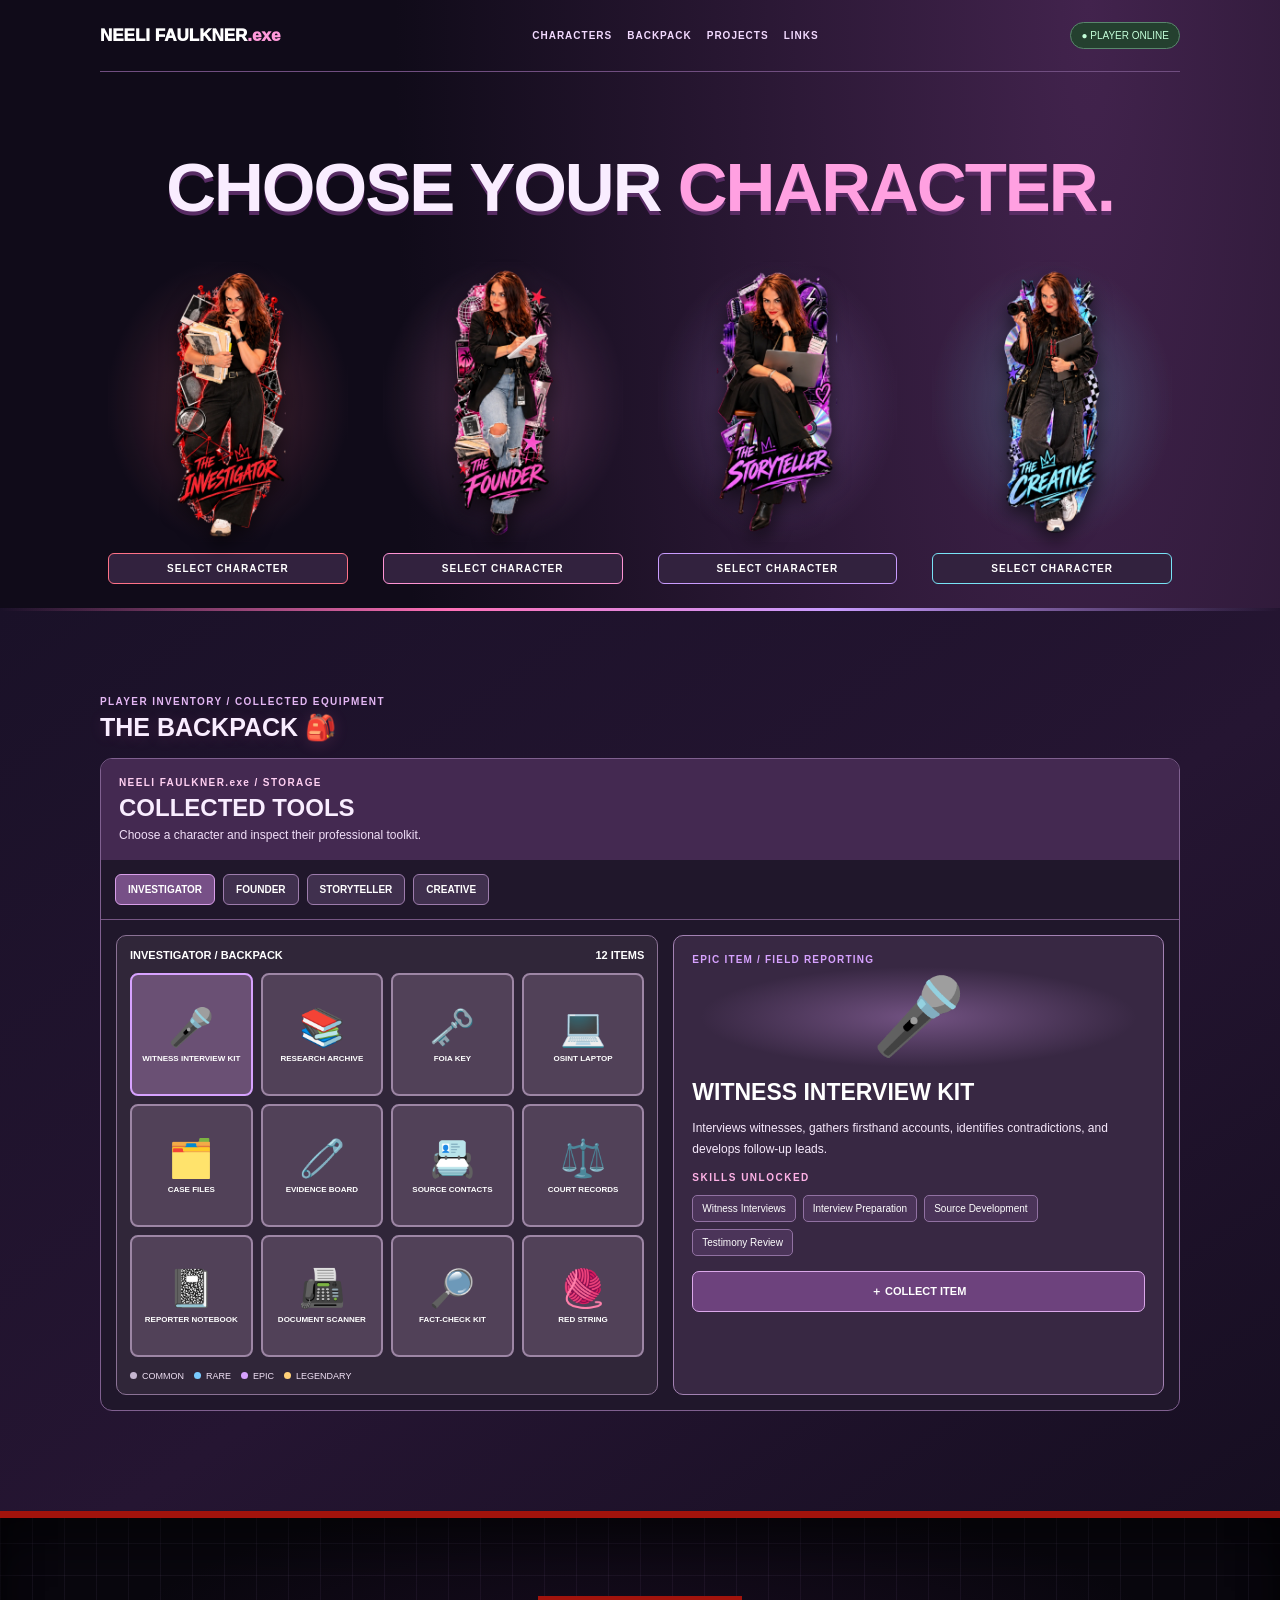
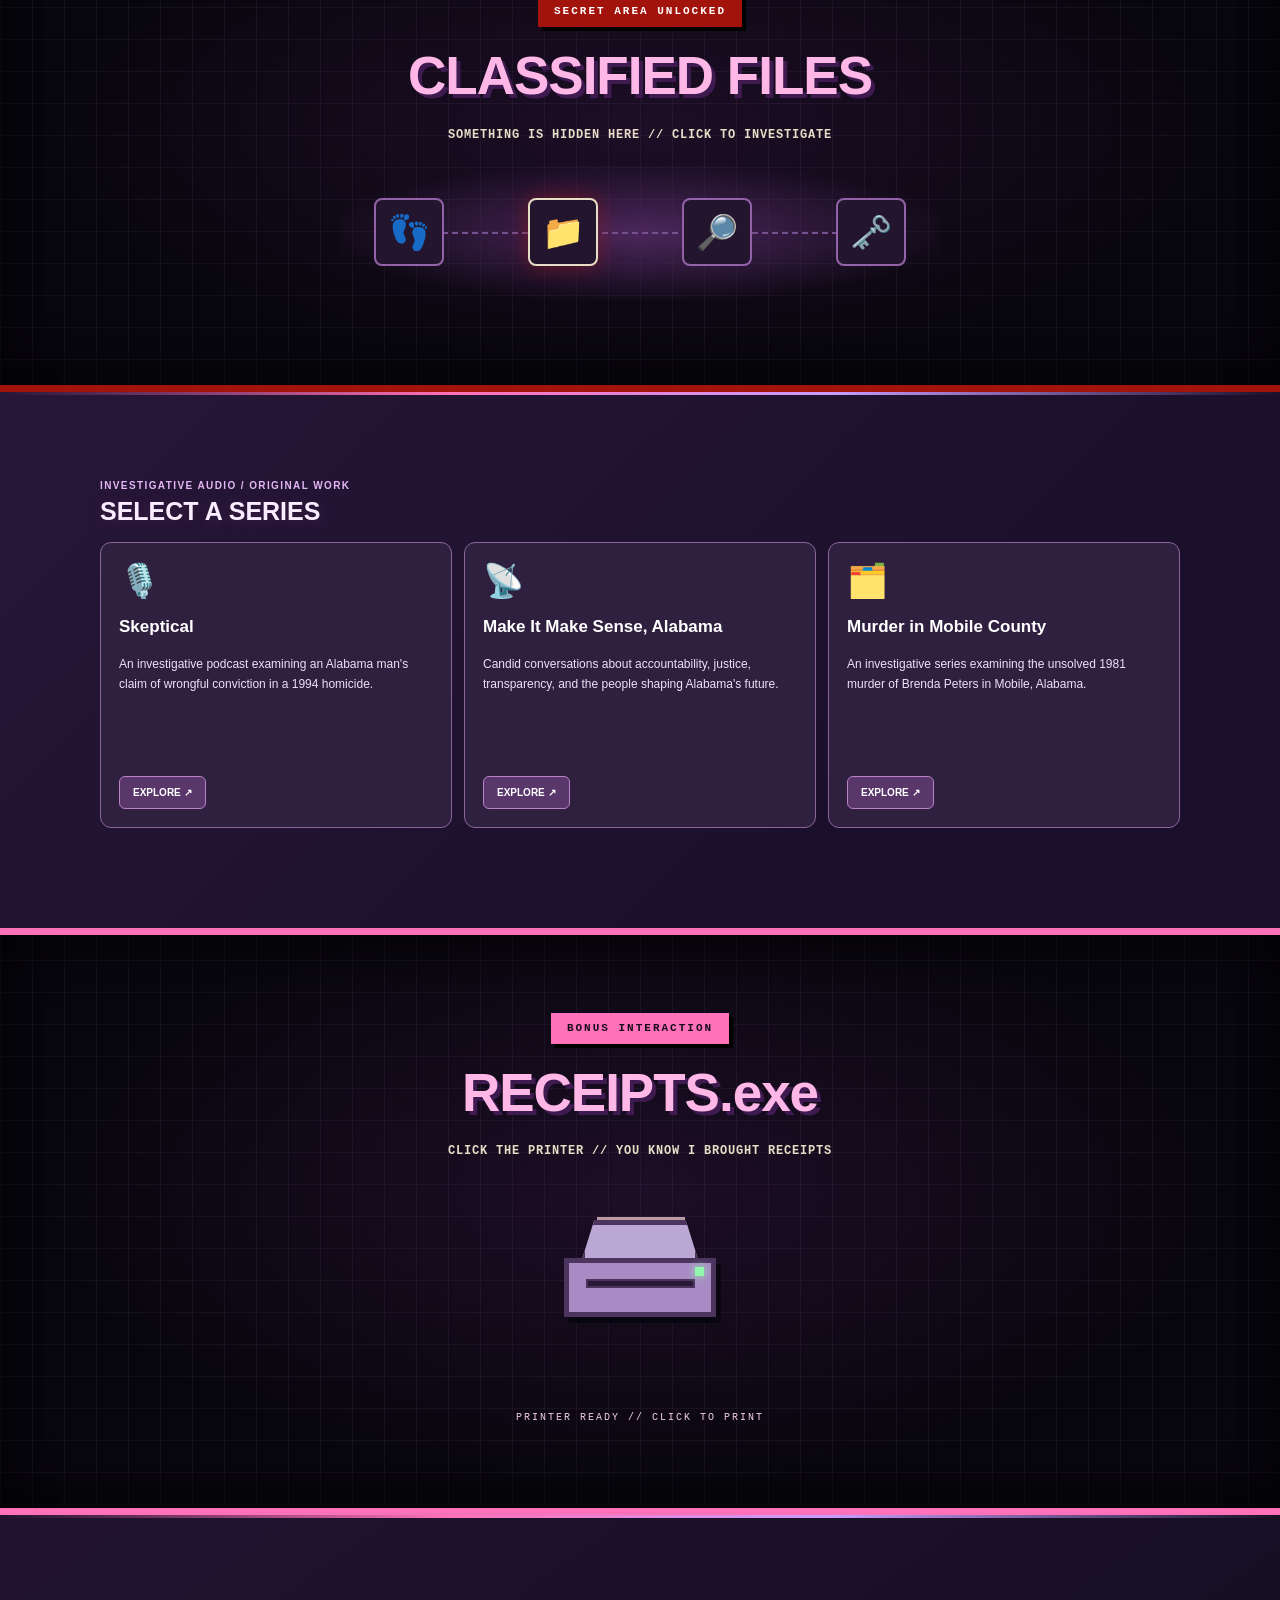
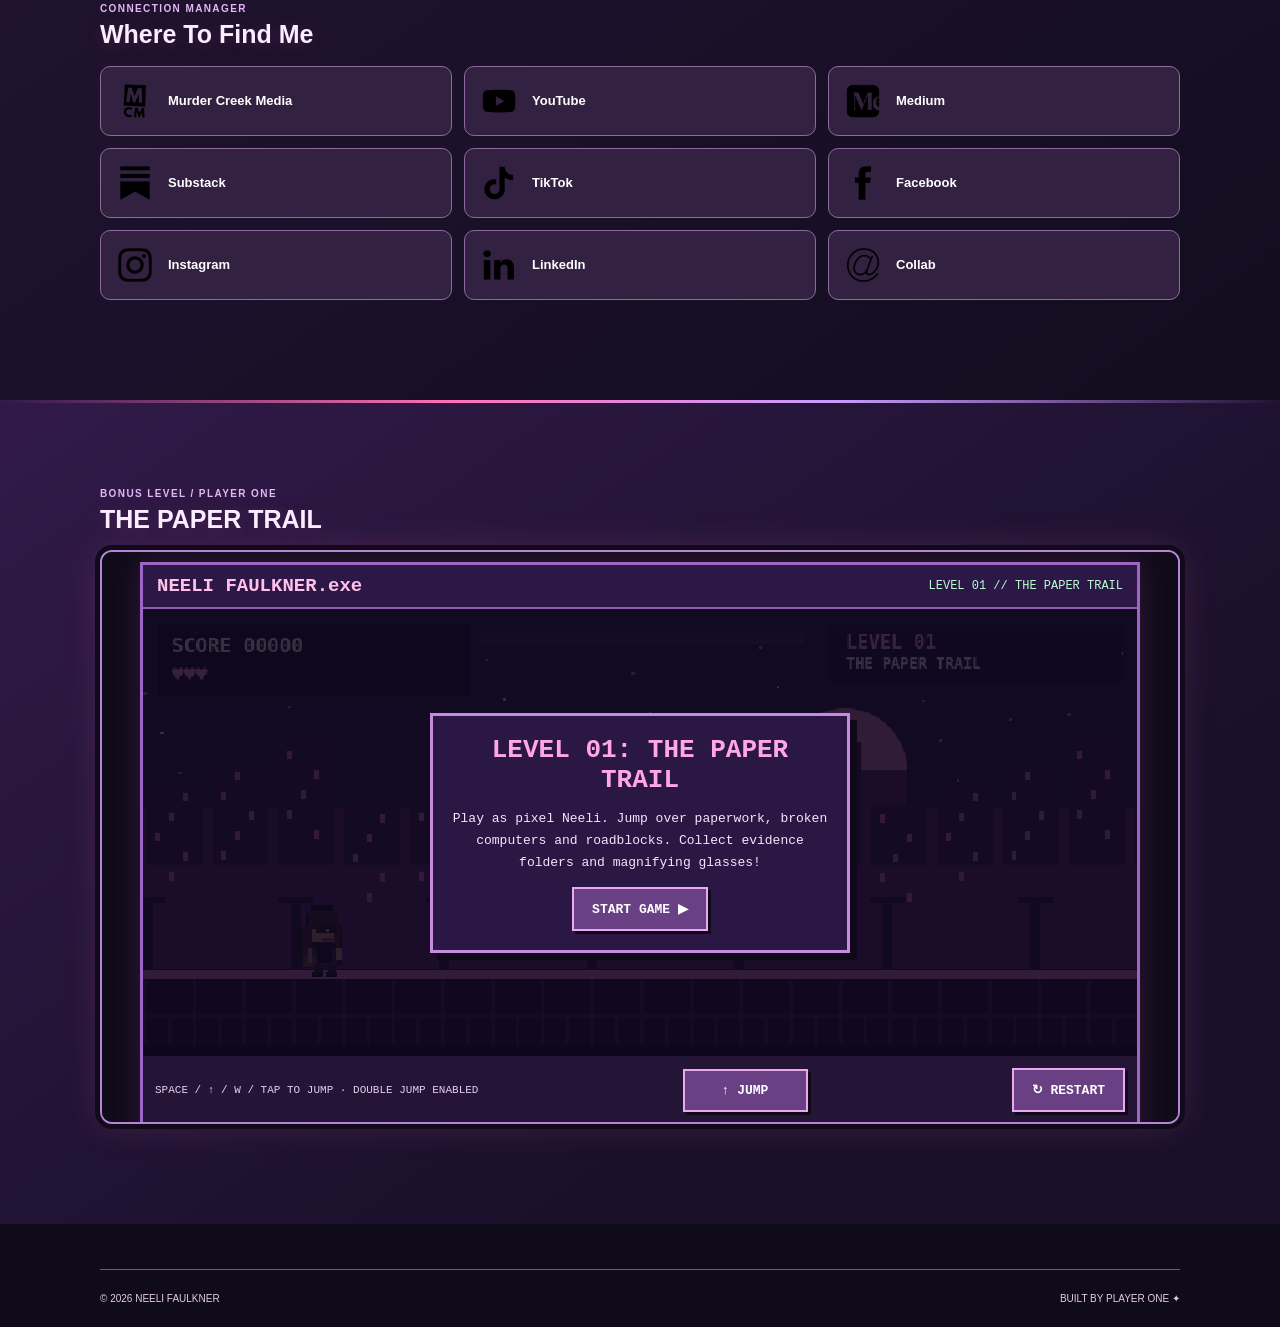
==== index.html @ c36fe3f7 "Update index.html" ====
<!DOCTYPE html>
<html lang="en">
<head>

  
<!-- CUSTOM FAVICON -->
<link rel="icon" type="image/png" sizes="512x512" href="/favicon.png">
<link rel="apple-touch-icon" href="/favicon.png">


<!-- WEBSITE TITLE -->
<title>NEELI FAULKNER.exe | Interactive Portfolio</title>

<meta name="description"
  content="Choose your character. Explore the interactive portfolio of Neeli Faulkner, investigative journalist, founder, storyteller, and creative.">

<!-- FACEBOOK, LINKEDIN & SOCIAL SHARING -->
<meta property="og:type" content="website">
<meta property="og:site_name" content="NEELI FAULKNER.exe">
<meta property="og:title" content="NEELI FAULKNER.exe | Press Start">
<meta property="og:description" content="Choose your character. Explore my world.">
<meta property="og:url" content="https://neelifaulkner.com">

<meta property="og:image"
  content="https://neelifaulkner.com/social-preview.png">
<meta property="og:image:secure_url"
  content="https://neelifaulkner.com/social-preview.png">
<meta property="og:image:type" content="image/png">
<meta property="og:image:width" content="1200">
<meta property="og:image:height" content="630">
<meta property="og:image:alt"
  content="Neeli Faulkner's interactive portfolio, featuring a classified folder opening to reveal a neon pixel-art video game.">

<!-- X / TWITTER -->
<meta name="twitter:card" content="summary_large_image">
<meta name="twitter:title" content="NEELI FAULKNER.exe | Press Start">
<meta name="twitter:description" content="Choose your character. Explore my world.">
<meta name="twitter:image"
  content="https://neelifaulkner.com/social-preview.png">

<!-- BROWSER THEME -->
<meta name="theme-color" content="#100b19">

  
<meta charset="UTF-8">
<meta name="viewport" content="width=device-width, initial-scale=1.0">
<meta name="theme-color" content="#100b19">
<meta name="description" content="Neeli Faulkner — investigative journalist, founder, storyteller, and creative. Choose your character.">
<title>NEELI FAULKNER.exe</title>
<style>

  
@media (pointer: fine) {
  html, body {
    cursor: url('/cursor-pin.png') 28 28, auto;
  }

  a, button, [role="button"], [onclick] {
    cursor: url('/cursor-pin-hover.png') 27 28, pointer;
  }
}

  
:root {
  --bg: #100b19;
  --panel: #21152e;
  --pink: #ffa0e1;
  --purple: #c99cff;
  --white: #f9edff;
}
* { box-sizing: border-box; }
html { scroll-behavior: smooth; }
body {
  margin: 0;
  background: var(--bg);
  color: var(--white);
  font-family: Arial, Helvetica, sans-serif;
}
button, a { -webkit-tap-highlight-color: transparent; }
button { font: inherit; cursor: pointer; }
a { color: #f5d7ff; text-decoration: none; }
button:focus-visible, a:focus-visible {
  outline: 3px solid #ffb3eb;
  outline-offset: 4px;
}
[hidden] { display: none !important; }
.site {
  min-height: 100vh;
  background: radial-gradient(ellipse at 85% 0%, #42234d, transparent 45%), #100b19;
}
.wrap { max-width: 1120px; margin: auto; padding: 0 20px; }
header {
  display: flex;
  align-items: center;
  justify-content: space-between;
  flex-wrap: wrap;
  gap: 12px;
  padding: 22px 0;
  border-bottom: 1px solid #704e80;
}
.logo { font-size: 17px; font-weight: 950; color: #fff; }
.logo span { color: #ff9ada; }
nav { display: flex; gap: 15px; flex-wrap: wrap; }
nav a {
  font-size: 10px;
  font-weight: 900;
  letter-spacing: 1px;
  color: #f2d9ff;
}
nav a:hover { color: #ffa0e1; }
.online {
  color: #c4ffda;
  font-size: 10px;
  border: 1px solid #59876c;
  background: #24402f;
  border-radius: 20px;
  padding: 7px 10px;
}
.hero { text-align: center; padding: 58px 0 22px; }
.hero h1 {
  font-size: clamp(34px, 7vw, 69px);
  line-height: 1.05;
  letter-spacing: -2px;
  margin: 0;
  text-shadow: 0 4px #582c64;
}
.hero h1 span { color: var(--pink); }
.characters {
  display: grid;
  grid-template-columns: repeat(4, minmax(0, 1fr));
  gap: 19px;
  margin-bottom: 16px;
}
.character {
  background: transparent;
  border: 0;
  padding: 8px;
  min-width: 0;
  position: relative;
  transition: transform .2s;
  color: #fff;
}
.character:hover, .character.selected { transform: translateY(-6px); }
.character .art {
  height: 280px;
  display: flex;
  align-items: center;
  justify-content: center;
  position: relative;
  background: radial-gradient(ellipse at center, color-mix(in srgb, var(--accent) 24%, transparent), transparent 73%);
  border: 2px solid transparent;
  border-radius: 12px;
}
.character.selected .art {
  border-color: var(--accent);
  box-shadow: 0 0 25px color-mix(in srgb, var(--accent) 35%, transparent);
}
.character img {
  max-width: 100%;
  max-height: 100%;
  object-fit: contain;
  position: relative;
  z-index: 2;
  filter: drop-shadow(0 8px 9px #0009);
}
.character .fallback { position: absolute; font-size: 80px; }
.character .select {
  display: block;
  text-align: center;
  margin: 11px auto 0;
  border: 1px solid var(--accent);
  border-radius: 6px;
  color: #fff;
  padding: 9px 5px;
  font-size: 10px;
  font-weight: 900;
  letter-spacing: 1px;
  background: #32223e;
}
.character.selected .select { background: #6a3c76; }
.window {
  margin: 15px 0 28px;
  border: 1px solid #9565a8;
  background: #21152e;
  border-radius: 11px;
  overflow: hidden;
}
.windowtop {
  background: #552c68;
  display: flex;
  align-items: center;
  justify-content: space-between;
  padding: 11px 14px;
  font-size: 10px;
  letter-spacing: 1px;
  font-weight: 900;
  color: #fff;
}
.close {
  background: #6a3b79;
  border: 1px solid #b984c9;
  color: #fff;
  padding: 5px 9px;
  border-radius: 5px;
}
.profile {
  padding: 22px;
  display: grid;
  grid-template-columns: 1.2fr 1fr;
  gap: 24px;
}
.profile h2 { font-size: 25px; margin: 5px 0 10px; }
.profile p { font-size: 13px; color: #f1e2f6; line-height: 1.8; }
.label {
  font-size: 10px;
  letter-spacing: 1.5px;
  font-weight: 900;
  color: #ffb2e7;
}
.tags { display: flex; gap: 7px; flex-wrap: wrap; margin: 12px 0; }
.tag {
  font-size: 10px;
  color: #fff;
  background: #4b3459;
  border: 1px solid #9171a2;
  border-radius: 5px;
  padding: 7px 9px;
}
.achievements { font-size: 12px; color: #f4e5fa; line-height: 1.8; }
.achievements div { margin: 5px 0; }
.jump {
  display: inline-block;
  background: #653c76;
  border: 1px solid #bd87d1;
  color: #fff;
  padding: 11px 15px;
  border-radius: 6px;
  font-size: 11px;
  font-weight: 900;
  margin-top: 12px;
}
.section { padding: 38px 0 5px; scroll-margin-top: 20px; }
.micro {
  font-size: 10px;
  font-weight: 900;
  letter-spacing: 1.4px;
  color: #e4b7f4;
}
h2.sectiontitle { font-size: 25px; margin: 6px 0 16px; }

/* BACKPACK */
.bag {
  background: #20172b;
  border: 1px solid #806090;
  border-radius: 12px;
  overflow: hidden;
}
.baghead { background: #442951; padding: 18px; }
.baghead h2 { font-size: 24px; margin: 6px 0; }
.baghead p { font-size: 12px; color: #f1dff8; margin: 0; }
.tabs {
  display: flex;
  gap: 8px;
  flex-wrap: wrap;
  padding: 14px;
  border-bottom: 1px solid #765683;
}
.tabs button {
  border: 1px solid #9d7cac;
  background: #40304e;
  color: #fff;
  padding: 9px 12px;
  border-radius: 6px;
  font-size: 10px;
  font-weight: 900;
}
.tabs button.active { background: #775087; border-color: #d99ee9; }
.baggrid {
  display: grid;
  grid-template-columns: 1.05fr .95fr;
  gap: 15px;
  padding: 15px;
}
.slotswrap {
  background: #302639;
  border: 1px solid #8b7295;
  border-radius: 10px;
  padding: 13px;
}
.slothead {
  display: flex;
  justify-content: space-between;
  gap: 10px;
  color: #fff;
  font-size: 11px;
  font-weight: 900;
  margin-bottom: 12px;
}
.slots { display: grid; grid-template-columns: repeat(4, minmax(0, 1fr)); gap: 8px; }
.slot {
  aspect-ratio: 1;
  background: #514158;
  border: 2px solid #9d86a5;
  border-radius: 8px;
  min-width: 0;
  display: flex;
  flex-direction: column;
  align-items: center;
  justify-content: center;
  gap: 5px;
  padding: 5px;
  color: #fff;
}
.slot.active { border-color: var(--rarity); background: #6a5074; }
.slot .emoji { font-size: clamp(23px, 4vw, 37px); }
.slot .name {
  font-size: 8px;
  font-weight: 900;
  line-height: 1.2;
  text-align: center;
  overflow-wrap: anywhere;
  color: #fff;
}
.slot.empty {
  border: 1px dashed #766780;
  background: #29232e;
  color: #a08eaa;
  font-size: 24px;
}
.legend { display: flex; gap: 10px; flex-wrap: wrap; margin-top: 14px; }
.legend span { font-size: 9px; color: #f0e1f5; }
.legend i {
  display: inline-block;
  height: 7px;
  width: 7px;
  border-radius: 50%;
  margin-right: 5px;
}
.inspect {
  background: #382843;
  border: 1px solid #a382b3;
  border-radius: 10px;
  padding: 18px;
}
.inspect .big {
  font-size: 75px;
  text-align: center;
  background: radial-gradient(ellipse, #725282, transparent 68%);
  padding: 8px;
}
.inspect h3 { font-size: 23px; margin: 10px 0; color: #fff; }
.inspect p { font-size: 12px; line-height: 1.75; color: #f8eafd; }
.rarity { font-size: 10px; letter-spacing: 1.2px; font-weight: 900; }
.collect {
  display: block;
  width: 100%;
  border: 1px solid #dba8ea;
  background: #6d427d;
  color: #fff;
  padding: 12px;
  border-radius: 7px;
  font-size: 11px;
  font-weight: 900;
  margin-top: 15px;
}
.collect.got { background: #315846; border-color: #7cd7a1; color: #e4ffed; }

/* EASTER EGG 1: FOLDER */
.easter-section { padding: 45px 0 20px; }
.easter-scene {
  max-width: 600px;
  margin: 0 auto;
  position: relative;
  min-height: 135px;
  background: radial-gradient(ellipse at center, #2a1a3c, transparent 75%);
  display: flex;
  align-items: center;
  justify-content: space-around;
  gap: 15px;
}
.easter-scene:before {
  content: "";
  position: absolute;
  left: 7%;
  right: 7%;
  top: 50%;
  border-top: 2px dashed #76518d;
}
.egg-object {
  position: relative;
  z-index: 1;
  font-size: 34px;
  background: #261935;
  border: 1px solid #694783;
  border-radius: 8px;
  padding: 12px;
  animation: eggFloat 3s ease-in-out infinite alternate;
}
.egg-object:nth-child(2) { animation-delay: .5s; }
.egg-object:nth-child(3) { animation-delay: 1s; }
.egg-object:nth-child(4) { animation-delay: 1.5s; }
.egg-folder {
  cursor: pointer;
  border-color: #d3a16e;
  animation: folderWiggle 3s ease-in-out infinite;
}
.egg-folder:hover {
  box-shadow: 0 0 25px #ffa0dc77;
  background: #48304f;
}
.egg-window {
  max-width: 390px;
  margin: 0 auto 10px;
  background: #e1d2ea;
  color: #2b193a;
  border: 2px solid #a16fba;
  box-shadow: 5px 5px 0 #08050d;
}
.egg-bar {
  background: #6d3a90;
  color: #fff;
  padding: 8px 10px;
  display: flex;
  justify-content: space-between;
  align-items: center;
  font: 900 11px monospace;
}
.egg-close {
  background: #f0e4f6;
  color: #29173a;
  border: 1px solid #6a4981;
  padding: 3px 8px;
}
.egg-content { text-align: center; padding: 24px 18px; }
.egg-content .stamp {
  font: 900 10px monospace;
  letter-spacing: 2px;
  color: #8a4778;
  margin-bottom: 13px;
}
.egg-content p {
  font: 800 19px/1.5 Arial, sans-serif;
  color: #24142d;
  margin: 0;
}

/* ORIGINAL WORK */
.projects {
  display: grid;
  grid-template-columns: repeat(3, minmax(0, 1fr));
  gap: 12px;
}
.project {
  background: #30203f;
  border: 1px solid #89669a;
  border-radius: 11px;
  padding: 18px;
}
.project .symbol { font-size: 33px; }
.project h3 { font-size: 17px; color: #fff; }
.project p {
  font-size: 12px;
  color: #f0dff7;
  line-height: 1.7;
  min-height: 110px;
}
.project a {
  display: inline-block;
  border: 1px solid #b782c7;
  background: #59376a;
  color: #fff;
  padding: 10px 13px;
  border-radius: 6px;
  font-size: 10px;
  font-weight: 900;
}

/* EASTER EGG 2: PRINTER */
.printer-scene { position: relative; width: 250px; height: 210px; margin: auto; }
.printer-btn {
  position: absolute;
  top: 20px;
  left: 49px;
  width: 152px;
  height: 116px;
  border: 0;
  background: transparent;
  cursor: pointer;
  z-index: 3;
  padding: 0;
}
.printer-top {
  position: absolute;
  top: 18px;
  left: 16px;
  width: 120px;
  height: 46px;
  background: #bba7d3;
  border: 5px solid #4c345e;
  clip-path: polygon(12% 0, 88% 0, 100% 100%, 0 100%);
}
.printer-body {
  position: absolute;
  top: 56px;
  left: 0;
  width: 152px;
  height: 59px;
  background: #a88bc4;
  border: 5px solid #4c345e;
  box-shadow: 5px 6px 0 #090611;
}
.printer-slot {
  position: absolute;
  top: 77px;
  left: 22px;
  width: 109px;
  height: 9px;
  background: #281a36;
  border: 2px solid #4c345e;
}
.printer-light {
  position: absolute;
  top: 65px;
  right: 12px;
  width: 9px;
  height: 9px;
  background: #92f8ad;
  box-shadow: 0 0 9px #92f8ad;
  animation: blink 2s infinite;
}
.receipt-paper {
  position: absolute;
  top: 102px;
  left: 82px;
  width: 88px;
  height: 85px;
  background: #f7e9dc;
  border: 3px solid #bc9ba4;
  color: #2c1a35;
  z-index: 2;
  transform: translateY(-67px);
  transition: transform 1.5s steps(18);
  display: flex;
  align-items: center;
  justify-content: center;
  padding: 9px 5px;
  box-shadow: 3px 3px 0 #0c0713;
}
.receipt-paper.printed { transform: translateY(20px); }
.receipt-paper span {
  font: 900 12px/1.4 monospace;
  opacity: 0;
  transition: opacity .2s;
}
.receipt-paper.printed span { opacity: 1; transition-delay: 1.3s; }
.printer-hint {
  text-align: center;
  font: 10px monospace;
  letter-spacing: 2px;
  color: #e2b7ef;
}

/* SOCIAL LINKS */
.links {
  display: grid;
  grid-template-columns: repeat(3, minmax(0, 1fr));
  gap: 12px;
  margin-top: 17px;
}
.link {
  display: flex;
  align-items: center;
  gap: 12px;
  background: #322141;
  border: 1px solid #8d6a9d;
  border-radius: 10px;
  padding: 13px;
  min-width: 0;
}
.link:hover { border-color: #ffb5e9; }
.link img { width: 42px; height: 42px; object-fit: contain; flex-shrink: 0; }
.link .fallback {
  display: none;
  width: 42px;
  height: 42px;
  align-items: center;
  justify-content: center;
  background: #593c68;
  border-radius: 8px;
  font-size: 22px;
  flex-shrink: 0;
}
.link span:last-child { font-size: 13px; font-weight: 900; color: #fff; }
footer {
  margin-top: 45px;
  border-top: 1px solid #765685;
  padding: 23px 0;
  display: flex;
  justify-content: space-between;
  gap: 10px;
  flex-wrap: wrap;
  font-size: 10px;
  color: #e2cde9;
}
.hidden { display: none !important; }

@keyframes eggFloat { to { transform: translateY(-8px); } }
@keyframes folderWiggle {
  0%, 85%, 100% { transform: rotate(0); }
  89% { transform: rotate(-9deg); }
  94% { transform: rotate(7deg); }
}
@keyframes blink { 50% { opacity: .25; } }

@media (max-width: 750px) {
  .characters { display: flex; overflow-x: auto; scroll-snap-type: x mandatory; }
  .character { flex: 0 0 44%; scroll-snap-align: center; }
  .character .art { height: 330px; }
  .profile, .baggrid { grid-template-columns: 1fr; }
  .projects { grid-template-columns: 1fr; }
  .project p { min-height: 0; }
  .links { grid-template-columns: repeat(2, minmax(0, 1fr)); }
  header { justify-content: center; }
  nav { justify-content: center; }
}
@media (max-width: 440px) {
  .wrap { padding: 0 13px; }
  .character { flex-basis: 65%; }
  .links { grid-template-columns: 1fr; }
  .online { display: none; }
  .profile { padding: 16px; }
  .egg-object { font-size: 24px; padding: 8px; }
}
@media (prefers-reduced-motion: reduce) {
  *, *::before, *::after {
    animation: none !important;
    transition: none !important;
    scroll-behavior: auto !important;
  }
}

/* ==========================================================
   ARCADE LEVELS / FULL-BLEED BONUS ROOMS
   The site's content remains centered while backgrounds
   reach the edges of the browser.
   ========================================================== */
html { scroll-snap-type: y proximity; scroll-padding-top: 16px; }
body { overflow-x: clip; }
.site { overflow: clip; }
.section, .hero, .easter-section { scroll-snap-align: start; }
.section { position: relative; isolation: isolate; padding: 88px 0 100px; }
.section::before {
  content: "";
  position: absolute;
  z-index: -1;
  top: 0; bottom: 0;
  left: 50%; width: 100vw;
  transform: translateX(-50%);
  pointer-events: none;
}
.hero { padding: 80px 0 30px; }
#bag::before { background: linear-gradient(145deg,#1a1128 0%,#251532 55%,#160e21 100%); }
#projects::before { background: linear-gradient(135deg,#271638,#1b102b 70%); }
#links::before { background: linear-gradient(145deg,#211330,#120d1f); }
#mini-game::before { background: linear-gradient(145deg,#311a49,#1a102a 70%); }
#bag::after, #projects::after, #links::after, #mini-game::after {
  content: "";
  position: absolute; left: 50%; top: 0;
  width: 100vw; height: 3px; transform: translateX(-50%);
  background: linear-gradient(90deg,transparent,#ff71b8 35%,#c99cff 65%,transparent);
  pointer-events: none;
}
.sectiontitle { text-shadow: 0 2px 16px #ff71b828; }
/* Secret rooms: almost black, bold borders, and arcade grid */
.easter-section {
  position: relative;
  isolation: isolate;
  padding: 85px 20px 92px;
  min-height: 420px;
  display: flex;
  flex-direction: column;
  align-items: center;
  justify-content: center;
  gap: 20px;
}
.easter-section::before {
  content: "";
  position: absolute;
  z-index: -2;
  inset: 0;
  left: 50%; width: 100vw;
  transform: translateX(-50%);
  background-color: #08060d;
  background-image: linear-gradient(#b48cd012 1px,transparent 1px),linear-gradient(90deg,#b48cd012 1px,transparent 1px),radial-gradient(ellipse at 50% 45%,#3d1a4d66,transparent 65%);
  background-size: 32px 32px,32px 32px,auto;
}
.easter-section::after {
  content: "";
  position: absolute;
  z-index: -1;
  left: 50%; top: 0; bottom: 0;
  width: 100vw;
  transform: translateX(-50%);
  border-top: 7px solid var(--egg-border,#a2130c);
  border-bottom: 7px solid var(--egg-border,#a2130c);
  box-shadow: inset 0 24px 40px #0007, inset 0 -24px 40px #0007;
  pointer-events: none;
}
.easter-section.receipt-room { --egg-border:#ff71b8; }
.egg-eyebrow {
  display: inline-block;
  background: var(--egg-border,#a2130c);
  color: #fff;
  padding: 9px 16px;
  font: 900 11px/1.2 monospace;
  letter-spacing: 2px;
  text-align: center;
  box-shadow: 4px 4px 0 #000;
}
.receipt-room .egg-eyebrow { color: #180b1c; }
.egg-title {
  margin: 0;
  color: #ffb7e8;
  font: 900 clamp(30px,5vw,53px)/1.1 Arial,Helvetica,sans-serif;
  letter-spacing: -1px;
  text-align: center;
  text-shadow: 4px 4px 0 #3e1a50;
}
.egg-subtitle {
  margin: 0;
  color: #e8ddc7;
  font: 700 12px/1.6 monospace;
  text-align: center;
  letter-spacing: .8px;
}
.easter-scene { width: min(100%,600px); background: radial-gradient(ellipse at center,#4b275c,transparent 75%); }
.egg-object { background: #24152e; border: 2px solid #9462a9; }
.egg-folder { border-color: #e8ddc7; box-shadow: 0 0 22px #a2130c88; }
.egg-window { width: min(100%,390px); }
.printer-scene { flex: 0 0 auto; }
.printer-hint { color: #f4d1ef; }
.arcade-game-frame {
  border: 2px solid #b785d7;
  border-radius: 12px;
  overflow: hidden;
  box-shadow: 0 0 0 5px #110a1b,0 0 36px #ff71b82b;
  background: #0c0814;
}
.arcade-game-frame iframe { display: block; width: 100%; height: 570px; border: 0; }
@media (max-width: 750px) {
  .section { padding: 65px 0 75px; }
  .hero { padding-top: 55px; }
  .easter-section { padding: 75px 15px; min-height: 390px; }
  .arcade-game-frame iframe { height: 590px; }
}
@media (prefers-reduced-motion: reduce) {
  html { scroll-snap-type: none; }
}

/* ========================================
   NEELI FAULKNER.exe — EVIDENCE PIN CURSOR
   ======================================== */

@media (pointer: fine) {

  /* Default evidence pin */
  html, body, body * {
    cursor: url('/cursor-pin.png') 28 28, auto !important;
  }

  /* Glowing evidence pin on clickable items */
  a, a *,
  button, button *,
  [role="button"], [role="button"] *,
  [onclick], [onclick] *,
  input[type="submit"],
  input[type="button"],
  label,
  summary {
    cursor: url('/cursor-pin-hover.png') 27 28, pointer !important;
  }

  /* Keep text selection usable */
  input:not([type="submit"]):not([type="button"]),
  textarea,
  [contenteditable="true"] {
    cursor: text !important;
  }
}

</style>
</head>

<body>
<div class="site">
<div class="wrap">

<header>
  <a href="#top" class="logo">NEELI FAULKNER<span>.exe</span></a>
  <nav aria-label="Main navigation">
    <a href="#top">CHARACTERS</a>
    <a href="#bag">BACKPACK</a>
    <a href="#projects">PROJECTS</a>
    <a href="#links">LINKS</a>
  </nav>
  <span class="online">● PLAYER ONLINE</span>
</header>

  
  <!-- SECTION 1: CHARACTER SELECTION -->
<section class="hero" id="top">
  <h1>CHOOSE YOUR <span>CHARACTER.</span></h1>
</section>

<div class="characters" id="characters"></div>

<div class="window hidden" id="profile">
  <div class="windowtop">
    <span>CHARACTER_PROFILE.exe</span>
    <button type="button" class="close" id="close-profile" aria-label="Close profile">✕</button>
  </div>
  <div class="profile">
    <div>
      <div class="label">CHARACTER PROFILE</div>
      <h2 id="profile-name"></h2>
      <div id="profile-bio"></div>
      <a class="jump" href="#bag">🎒 INSPECT BACKPACK ↓</a>
    </div>
    <div>
      <div class="label">SPECIAL ABILITIES</div>
      <div class="tags" id="abilities"></div>
      <div class="label" style="margin-top:20px">ACHIEVEMENTS UNLOCKED</div>
      <div class="achievements" id="achievements"></div>
    </div>
  </div>
</div>

<!-- SECTION 2: PLAYER INVENTORY -->
<section class="section" id="bag">
  <div class="micro">PLAYER INVENTORY / COLLECTED EQUIPMENT</div>
  <h2 class="sectiontitle">THE BACKPACK 🎒</h2>

  <div class="bag">
    <div class="baghead">
      <div class="micro" style="color:#ffd0f2">NEELI FAULKNER.exe / STORAGE</div>
      <h2>COLLECTED TOOLS</h2>
      <p>Choose a character and inspect their professional toolkit.</p>
    </div>

    <div class="tabs" id="tabs"></div>

    <div class="baggrid">
      <div class="slotswrap">
        <div class="slothead">
          <span id="bag-name"></span>
          <span id="item-count"></span>
        </div>
        <div class="slots" id="slots"></div>
        <div class="legend">
          <span><i style="background:#c5b5d0"></i>COMMON</span>
          <span><i style="background:#79cbff"></i>RARE</span>
          <span><i style="background:#d7a2ff"></i>EPIC</span>
          <span><i style="background:#ffd078"></i>LEGENDARY</span>
        </div>
      </div>
      <div class="inspect" id="inspect"></div>
    </div>
  </div>
</section>

<!-- EASTER EGG 1: AFTER PLAYER INVENTORY -->
<section class="easter-section" aria-label="Animated evidence trail">
  <div class="egg-eyebrow">SECRET AREA UNLOCKED</div>
  <h2 class="egg-title">CLASSIFIED FILES</h2>
  <p class="egg-subtitle">SOMETHING IS HIDDEN HERE // CLICK TO INVESTIGATE</p>
  <div class="easter-scene">
    <span class="egg-object" aria-hidden="true">👣</span>
    <button type="button" class="egg-object egg-folder" id="folder" aria-label="Open hidden case file" aria-expanded="false">📁</button>
    <span class="egg-object" aria-hidden="true">🔎</span>
    <span class="egg-object" aria-hidden="true">🗝️</span>
  </div>

  <div class="egg-window" id="folder-window" hidden>
    <div class="egg-bar">
      <span>📁 CLASSIFIED_CASE_FILE.txt</span>
      <button type="button" class="egg-close" id="folder-close" aria-label="Close case file">✕</button>
    </div>
    <div class="egg-content">
      <div class="stamp">CONFIDENTIAL // EYES ONLY</div>
      <p>Nothing to see here.<br>Which is usually when I start looking.</p>
    </div>
  </div>
</section>

<!-- SECTION 3: ORIGINAL WORK -->
<section class="section" id="projects">
  <div class="micro">INVESTIGATIVE AUDIO / ORIGINAL WORK</div>
  <h2 class="sectiontitle">SELECT A SERIES</h2>

  <div class="projects">
    <div class="project">
      <div class="symbol">🎙️</div>
      <h3>Skeptical</h3>
      <p>An investigative podcast examining an Alabama man's claim of wrongful conviction in a 1994 homicide.</p>
      <a href="https://www.murdercreekmedia.com/skeptical" target="_blank" rel="noopener noreferrer">EXPLORE ↗</a>
    </div>
    <div class="project">
      <div class="symbol">📡</div>
      <h3>Make It Make Sense, Alabama</h3>
      <p>Candid conversations about accountability, justice, transparency, and the people shaping Alabama's future.</p>
      <a href="https://www.murdercreekmedia.com/makeitmakesensealabama" target="_blank" rel="noopener noreferrer">EXPLORE ↗</a>
    </div>
    <div class="project">
      <div class="symbol">🗂️</div>
      <h3>Murder in Mobile County</h3>
      <p>An investigative series examining the unsolved 1981 murder of Brenda Peters in Mobile, Alabama.</p>
      <a href="https://www.murdercreekmedia.com/murderinmobilecounty" target="_blank" rel="noopener noreferrer">EXPLORE ↗</a>
    </div>
  </div>
</section>

<!-- EASTER EGG 2: AFTER ORIGINAL WORK -->
<section class="easter-section receipt-room" aria-label="Interactive receipt printer">
  <div class="egg-eyebrow">BONUS INTERACTION</div>
  <h2 class="egg-title">RECEIPTS.exe</h2>
  <p class="egg-subtitle">CLICK THE PRINTER // YOU KNOW I BROUGHT RECEIPTS</p>
  <div class="printer-scene">
    <div class="receipt-paper" id="paper">
      <span>I BROUGHT<br>RECEIPTS.</span>
    </div>

    <button type="button" class="printer-btn" id="printer" aria-label="Print a receipt" aria-pressed="false">
      <div class="printer-top"></div>
      <div class="printer-body"></div>
      <div class="printer-slot"></div>
      <div class="printer-light"></div>
    </button>
  </div>
  <div class="printer-hint" id="printer-hint">PRINTER READY // CLICK TO PRINT</div>
</section>

<!-- SECTION 4: LINKS -->
<section class="section" id="links">
  <div class="micro">CONNECTION MANAGER</div>
  <h2 class="sectiontitle">Where To Find Me</h2>
  <div class="links" id="link-list"></div>
</section>

  <!-- LEVEL 01: THE PAPER TRAIL -->
<section class="section" id="mini-game">
  <div class="micro">BONUS LEVEL / PLAYER ONE</div>
  <h2 class="sectiontitle">THE PAPER TRAIL</h2>

  <div class="arcade-game-frame">
  <iframe
    src="game.html"
    title="The Paper Trail — Play as Pixel Neeli"
    loading="lazy"
    allow="fullscreen">
  </iframe>
  </div>
</section>

<footer>
  <span>© 2026 NEELI FAULKNER</span>
  <span>BUILT BY PLAYER ONE ✦</span>
</footer>

</div>
</div>

<script>
const $ = id => document.getElementById(id);

const gear = (name, emoji, rarity, kind, desc, skills) =>
  ({name, emoji, rarity, kind, desc, skills});

const chars = [
  {
    name: 'THE INVESTIGATOR',
    short: 'INVESTIGATOR',
    color: '#ff7287',
    emoji: '🕵️‍♀️',
    image: 'investigator.webp',
    bio: "I'm an independent investigative journalist dedicated to exposing wrongful convictions, reopening cold cases, and holding the criminal justice system accountable. My work has contributed to multiple post-conviction appeals, uncovered new evidence in unsolved homicides, and brought renewed public scrutiny to cases long presumed closed.",
    abilities: ['Investigative Research','Witness Interviews','OSINT & Public Records','Source Development','Accountability Reporting'],
    achievements: [
      'Contributed to post-conviction appeals',
      'Uncovered new evidence in unsolved homicides',
      'Renewed scrutiny of cases long presumed closed'
    ],
    items: [
      gear('WITNESS INTERVIEW KIT','🎤','EPIC','Field Reporting','Interviews witnesses, gathers firsthand accounts, identifies contradictions, and develops follow-up leads.',['Witness Interviews','Interview Preparation','Source Development','Testimony Review']),
      gear('RESEARCH ARCHIVE','📚','EPIC','Investigative Research','Searches historical records, archived reporting, court filings, and other materials to reconstruct events.',['Investigative Research','Background Research','Historical Research','Fact-Checking']),
      gear('FOIA KEY','🗝️','RARE','Records Access','Obtains and analyzes public records and government documents.',['FOIA Requests','Public Records Research','Government Transparency']),
      gear('OSINT LAPTOP','💻','EPIC','Digital Investigation','Uses open-source methods to locate, cross-reference, and verify information.',['OSINT','Digital Research','Information Verification']),
      gear('CASE FILES','🗂️','COMMON','Case Documentation','Organizes investigative records, evidence, legal documents, and case notes.',['Case File Management','Evidence Review','Legal Research']),
      gear('EVIDENCE BOARD','🧷','LEGENDARY','Analysis Station','Connects witness accounts, timelines, records, and discrepancies across a case.',['Evidence Analysis','Timeline Reconstruction','Critical Thinking']),
      gear('SOURCE CONTACTS','📇','RARE','Source Development','Builds and maintains relationships with sources while evaluating credibility and corroboration.',['Source Development','Source Verification','Interviewing']),
      gear('COURT RECORDS','⚖️','RARE','Legal Research','Reviews court dockets, filings, transcripts, and relevant legal proceedings.',['Court Records Research','Legal Documentation','Case Analysis']),
      gear('REPORTER NOTEBOOK','📓','COMMON','Field Notes','Captures questions, observations, leads, and reporting assignments.',['Investigative Writing','Reporting','Documentation']),
      gear('DOCUMENT SCANNER','📠','COMMON','Records Processing','Digitizes, organizes, and reviews research materials.',['Document Review','Records Organization']),
      gear('FACT-CHECK KIT','🔎','EPIC','Verification','Corroborates claims, checks sources, and identifies inconsistencies.',['Fact-Checking','Verification','Research Accuracy']),
      gear('RED STRING','🧶','LEGENDARY','Special Ability','Connects details that initially appear unrelated.',['Pattern Recognition','Investigative Analysis'])
    ]
  },
  {
    name: 'THE FOUNDER',
    short: 'FOUNDER',
    color: '#ff94d4',
    emoji: '👩‍💼',
    image: 'founder.webp',
    bio: "I founded Murder Creek Media, an independent investigative media organization focused on truth, justice, and accountability. I build teams, workflows, and creative systems that help ambitious work happen, even without a corporate-sized budget.",
    abilities: ['Operations Management','Team Leadership','Workflow Design','Strategic Planning'],
    achievements: [
      'Founded Murder Creek Media',
      'Built a multistate volunteer investigative team',
      'Developed independent investigative media projects'
    ],
    items: [
      gear('NOTION WORKSPACE','📓','EPIC','Knowledge Management','Organizes project databases, documentation, and team resources.',['Notion','Knowledge Management','Workflow Design']),
      gear('MICROSOFT TEAMS','🎧','RARE','Collaboration','Supports remote meetings, team communication, and coordination.',['Microsoft Teams','Remote Team Management']),
      gear('SHAREPOINT VAULT','🗄️','EPIC','Document Management','Organizes shared documents and project files.',['SharePoint','Document Management']),
      gear('MISSION BOARD','📋','RARE','Project Management','Tracks assignments, deadlines, and priorities.',['Project Management','Task Coordination']),
      gear('SOP BINDER','📚','COMMON','Operations','Documents repeatable processes and procedures.',['SOP Development','Process Improvement']),
      gear('TEAM RADIO','📻','RARE','People Operations','Coordinates volunteers and team leads.',['Volunteer Management','Team Leadership']),
      gear('WORKFLOW ENGINE','⚙️','LEGENDARY','Systems','Connects people, processes, and technology.',['Operations Management','Systems Design']),
      gear('GOOGLE WORKSPACE','☁️','COMMON','Productivity','Supports shared documents and cloud collaboration.',['Google Workspace','Google Drive']),
      gear('MEETING PLANNER','🗓️','COMMON','Scheduling','Coordinates meetings, agendas, and follow-ups.',['Scheduling','Meeting Facilitation']),
      gear('COMMAND CENTER','🖥️','LEGENDARY','Leadership','Tracks organizational priorities and projects.',['Strategic Planning','Project Oversight'])
    ]
  },
  {
    name: 'THE STORYTELLER',
    short: 'STORYTELLER',
    color: '#c99cff',
    emoji: '🎧',
    image: 'storyteller.webp',
    bio: "I'm the creator and host of Skeptical: An Investigative Podcast, a deep-dive investigative series examining an Alabama man's claim of wrongful conviction in a 1994 homicide. I also co-host Make It Make Sense, Alabama, a podcast driving conversations about accountability, justice, and transparency through candid interviews with changemakers, policymakers, nonprofit leaders, and other influential voices shaping the state's future. I'm currently developing Murder in Mobile County, an investigative series examining the unsolved 1981 murder of Brenda Peters in Mobile, Alabama.",
    abilities: ['Investigative Audio Production','Long-Form Storytelling','Interviewing','Audio Editing & Mastering'],
    achievements: [
      'Gracie Awards Honorable Mention for Skeptical',
      'Creator and host of Skeptical',
      'Co-host of Make It Make Sense, Alabama'
    ],
    items: [
      gear('STUDIO MIC','🎙️','RARE','Audio Equipment','Captures narration and interviews.',['Recording','Interview Production']),
      gear('HEADPHONES','🎧','COMMON','Audio Equipment','Supports critical listening and audio quality checks.',['Audio Editing','Quality Control']),
      gear('EDITING CONSOLE','🎛️','EPIC','Audio Post-Production','Edits, mixes, and masters audio.',['Audio Mixing','Mastering']),
      gear('STORY NOTEBOOK','📓','RARE','Writing','Builds scripts, outlines, and narratives.',['Narrative Development','Scriptwriting']),
      gear('RIVERSIDE KIT','💻','COMMON','Software','Supports remote recording.',['Riverside','Remote Recording']),
      gear('DESCRIPT SUITE','🖥️','RARE','Software','Supports audio editing and production.',['Descript','Audio Editing']),
      gear('FIELD RECORDER','📼','RARE','Field Equipment','Captures interviews outside the studio.',['Field Recording','Interviewing']),
      gear('FINAL MIX','💿','LEGENDARY','Production','Represents a finished audio episode.',['Audio Engineering','Mastering'])
    ]
  },
  {
    name: 'THE CREATIVE',
    short: 'CREATIVE',
    color: '#78e3f6',
    emoji: '🎨',
    image: 'creative.webp',
    bio: "I bring ideas to life through digital design, multimedia production, and technology. From branding and web design to audio engineering and video production, I handle the creative and technical work behind the finished product. I edit, mix, master, and produce audio content, edit and produce video, and create the visual assets that bring everything together. Whether I'm building a website, developing a brand identity, or turning hours of raw footage and recordings into something worth watching or listening to, I'm just as comfortable behind the editing timeline as I am behind the creative vision.",
    abilities: ['Audio Editing, Mixing & Mastering','Video Post-Production','Graphic Design & Branding','Web Development'],
    achievements: [
      'B.S. Information Systems & Cybersecurity, summa cum laude',
      'Produced original investigative multimedia content',
      'Developed branding and web projects'
    ],
    items: [
      gear('DESIGN TABLET','✍️','EPIC','Illustration','Creates digital illustrations.',['Procreate','Digital Illustration']),
      gear('CANVA KIT','🎨','COMMON','Design Software','Creates graphics and digital content.',['Canva','Graphic Design']),
      gear('VIDEO EDITOR','🎬','RARE','Video Production','Edits and produces video content.',['Video Editing','Post-Production']),
      gear('CODE TERMINAL','💻','EPIC','Web Development','Builds websites and digital experiences.',['HTML','CSS','Web Development']),
      gear('CYBER TOOLKIT','🛡️','LEGENDARY','Technical','Information systems and cybersecurity foundations.',['Information Systems','Cybersecurity']),
      gear('BRAND PALETTE','🌈','RARE','Branding','Develops visual identities.',['Brand Identity','Creative Direction']),
      gear('AUDIO WORKSTATION','🎚️','EPIC','Audio Engineering','Edits, mixes, and masters audio.',['Audio Engineering','Mastering']),
      gear('FIGMA BOARD','📐','RARE','Digital Design','Designs and plans interfaces.',['Figma','UI Design'])
    ]
  }
];

const links = [
  ['Murder Creek Media','mcmicon.png','🌐','https://www.murdercreekmedia.com/'],
  ['YouTube','youtubeicon.png','▶️','https://www.youtube.com/@neelifaulkner'],
  ['Medium','mediumicon.png','✍️','https://www.medium.com/@neelifaulkner'],
  ['Substack','substackicon.png','📰','https://neelifaulkner.substack.com/'],
  ['TikTok','tiktokicon.png','🎵','https://www.tiktok.com/@murdercreekmedia'],
  ['Facebook','facebookicon.png','👥','https://www.facebook.com/neeli.faulkner'],
  ['Instagram','instagramicon.png','📸','https://www.instagram.com/neelilauren'],
  ['LinkedIn','linkedinicon.png','💼','https://www.linkedin.com/in/neeliafaulkner'],
  ['Collab','emailicon.png','✉️','mailto:neeli@murdercreekmedia.com']
];

const rarity = {
  COMMON: '#c5b5d0',
  RARE: '#79cbff',
  EPIC: '#d7a2ff',
  LEGENDARY: '#ffd078'
};

let selected = -1;
let active = 0;
let selectedGear = 0;
const collected = new Set();

function esc(s) {
  return String(s).replace(/[&<>"']/g, c => ({
    '&':'&amp;',
    '<':'&lt;',
    '>':'&gt;',
    '"':'&quot;',
    "'":'&#39;'
  }[c]));
}

function renderChars() {
  $('characters').innerHTML = chars.map((c,i) => `
    <button type="button" class="character ${selected === i ? 'selected' : ''}"
      style="--accent:${c.color}"
      data-char="${i}"
      aria-label="Select ${c.name}"
      aria-pressed="${selected === i}">
      <div class="art">
        <span class="fallback">${c.emoji}</span>
        <img src="${c.image}" alt="" onerror="this.style.display='none'">
      </div>
      <span class="select">${selected === i ? 'SELECTED ✓' : 'SELECT CHARACTER'}</span>
    </button>
  `).join('');

  document.querySelectorAll('[data-char]').forEach(b => {
    b.addEventListener('click', () => {
      selected = +b.dataset.char;
      active = selected;
      selectedGear = 0;
      renderChars();
      renderProfile();
      renderBag();
    });
  });
}

function renderProfile() {
  const el = $('profile');

  if (selected < 0) {
    el.classList.add('hidden');
    return;
  }

  el.classList.remove('hidden');
  const c = chars[selected];

  $('profile-name').textContent = c.name;
  $('profile-bio').innerHTML =
    '<p>' + esc(c.bio) + '</p>' +
    (selected === 3
      ? '<p style="font-weight:900;color:#ffb6e8">I don’t just have the ideas. I make the damn things.</p>'
      : '');

  $('abilities').innerHTML = c.abilities
    .map(x => '<span class="tag">' + esc(x) + '</span>')
    .join('');

  $('achievements').innerHTML = c.achievements
    .map(x => '<div>★ ' + esc(x) + '</div>')
    .join('');
}

function renderBag() {
  $('tabs').innerHTML = chars.map((c,i) => `
    <button type="button" class="${active === i ? 'active' : ''}" data-tab="${i}">
      ${c.short}
    </button>
  `).join('');

  document.querySelectorAll('[data-tab]').forEach(b => {
    b.addEventListener('click', () => {
      active = +b.dataset.tab;
      selectedGear = 0;
      renderBag();
    });
  });

  const c = chars[active];
  $('bag-name').textContent = c.short + ' / BACKPACK';
  $('item-count').textContent = c.items.length + ' ITEMS';

  $('slots').innerHTML = Array.from(
    {length: Math.max(12, Math.ceil(c.items.length / 4) * 4)},
    (_,i) => {
      const x = c.items[i];
      return x ? `
        <button type="button" class="slot ${selectedGear === i ? 'active' : ''}"
          style="--rarity:${rarity[x.rarity]}"
          data-item="${i}"
          aria-pressed="${selectedGear === i}">
          <span class="emoji">${x.emoji}</span>
          <span class="name">${esc(x.name)}</span>
        </button>
      ` : '<div class="slot empty" aria-hidden="true">+</div>';
    }
  ).join('');

  document.querySelectorAll('[data-item]').forEach(b => {
    b.addEventListener('click', () => {
      selectedGear = +b.dataset.item;
      renderBag();
    });
  });

  const x = c.items[selectedGear];
  const key = active + '-' + selectedGear;
  const got = collected.has(key);

  $('inspect').innerHTML = `
    <div class="rarity" style="color:${rarity[x.rarity]}">
      ${x.rarity} ITEM / ${esc(x.kind).toUpperCase()}
    </div>
    <div class="big">${x.emoji}</div>
    <h3>${esc(x.name)}</h3>
    <p>${esc(x.desc)}</p>
    <div class="label">SKILLS UNLOCKED</div>
    <div class="tags">
      ${x.skills.map(s => '<span class="tag">' + esc(s) + '</span>').join('')}
    </div>
    <button type="button" class="collect ${got ? 'got' : ''}" id="collect">
      ${got ? '✓ ITEM COLLECTED' : '＋ COLLECT ITEM'}
    </button>
  `;

  $('collect').addEventListener('click', () => {
    if (got) collected.delete(key);
    else collected.add(key);
    renderBag();
  });
}

function renderLinks() {
  $('link-list').innerHTML = links.map(l => `
    <a class="link" href="${l[3]}"
      ${l[3].startsWith('mailto:') ? '' : 'target="_blank" rel="noopener noreferrer"'}>
      <img src="${l[1]}" alt=""
        onerror="this.style.display='none';this.nextElementSibling.style.display='flex'">
      <span class="fallback" aria-hidden="true">${l[2]}</span>
      <span>${esc(l[0])}</span>
    </a>
  `).join('');
}

$('close-profile').addEventListener('click', () => {
  selected = -1;
  renderChars();
  renderProfile();
});

/* CLASSIFIED FOLDER EASTER EGG */
const folder = $('folder');
const folderWindow = $('folder-window');

function toggleFolder(open) {
  folderWindow.hidden = !open;
  folder.setAttribute('aria-expanded', String(open));
}

folder.addEventListener('click', () => toggleFolder(folderWindow.hidden));

$('folder-close').addEventListener('click', () => {
  toggleFolder(false);
  folder.focus();
});

/* RECEIPT PRINTER EASTER EGG */
const printer = $('printer');
const paper = $('paper');
const hint = $('printer-hint');

printer.addEventListener('click', () => {
  const printed = paper.classList.toggle('printed');
  printer.setAttribute('aria-pressed', String(printed));
  hint.textContent = printed
    ? 'DOCUMENT PRINTED // RECEIPTS VERIFIED'
    : 'PRINTER READY // CLICK TO PRINT';
});

/* INITIALIZE WEBSITE */
renderChars();
renderProfile();
renderBag();
renderLinks();
</script>
</body>
</html>
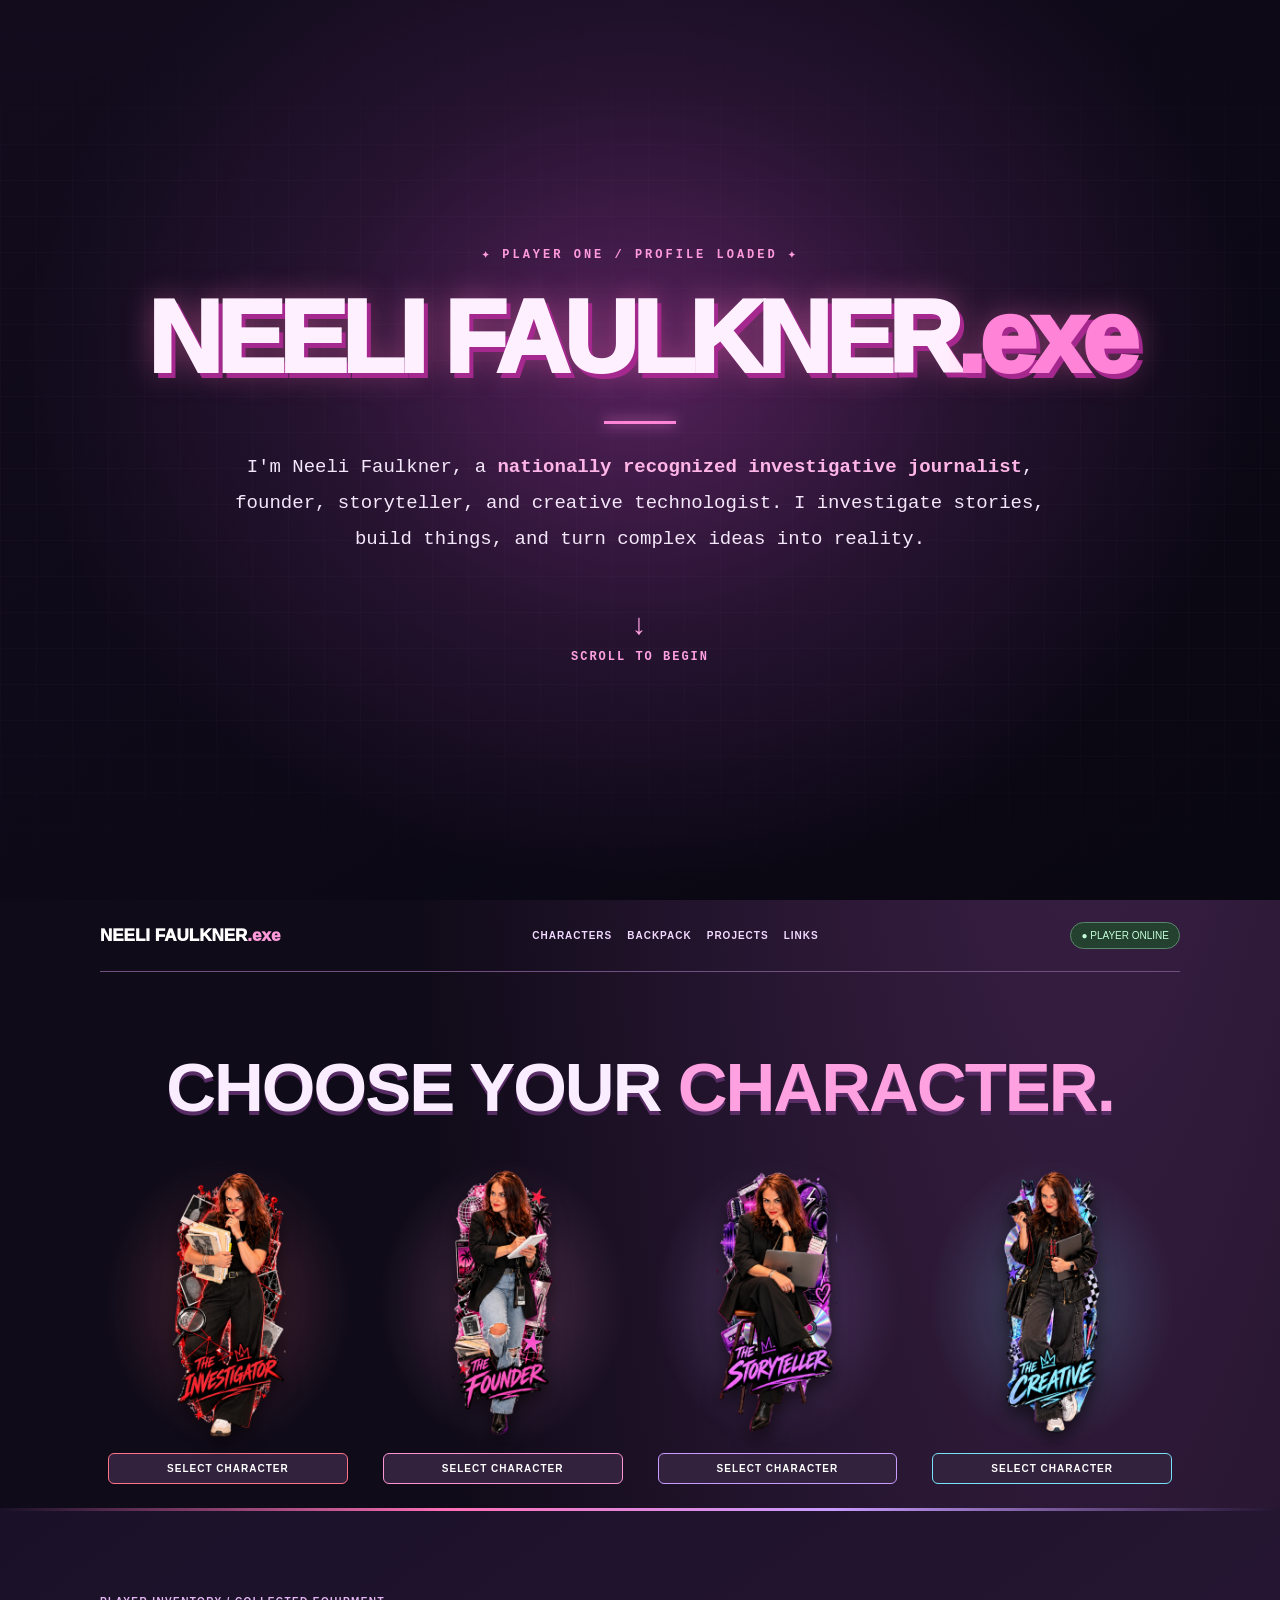
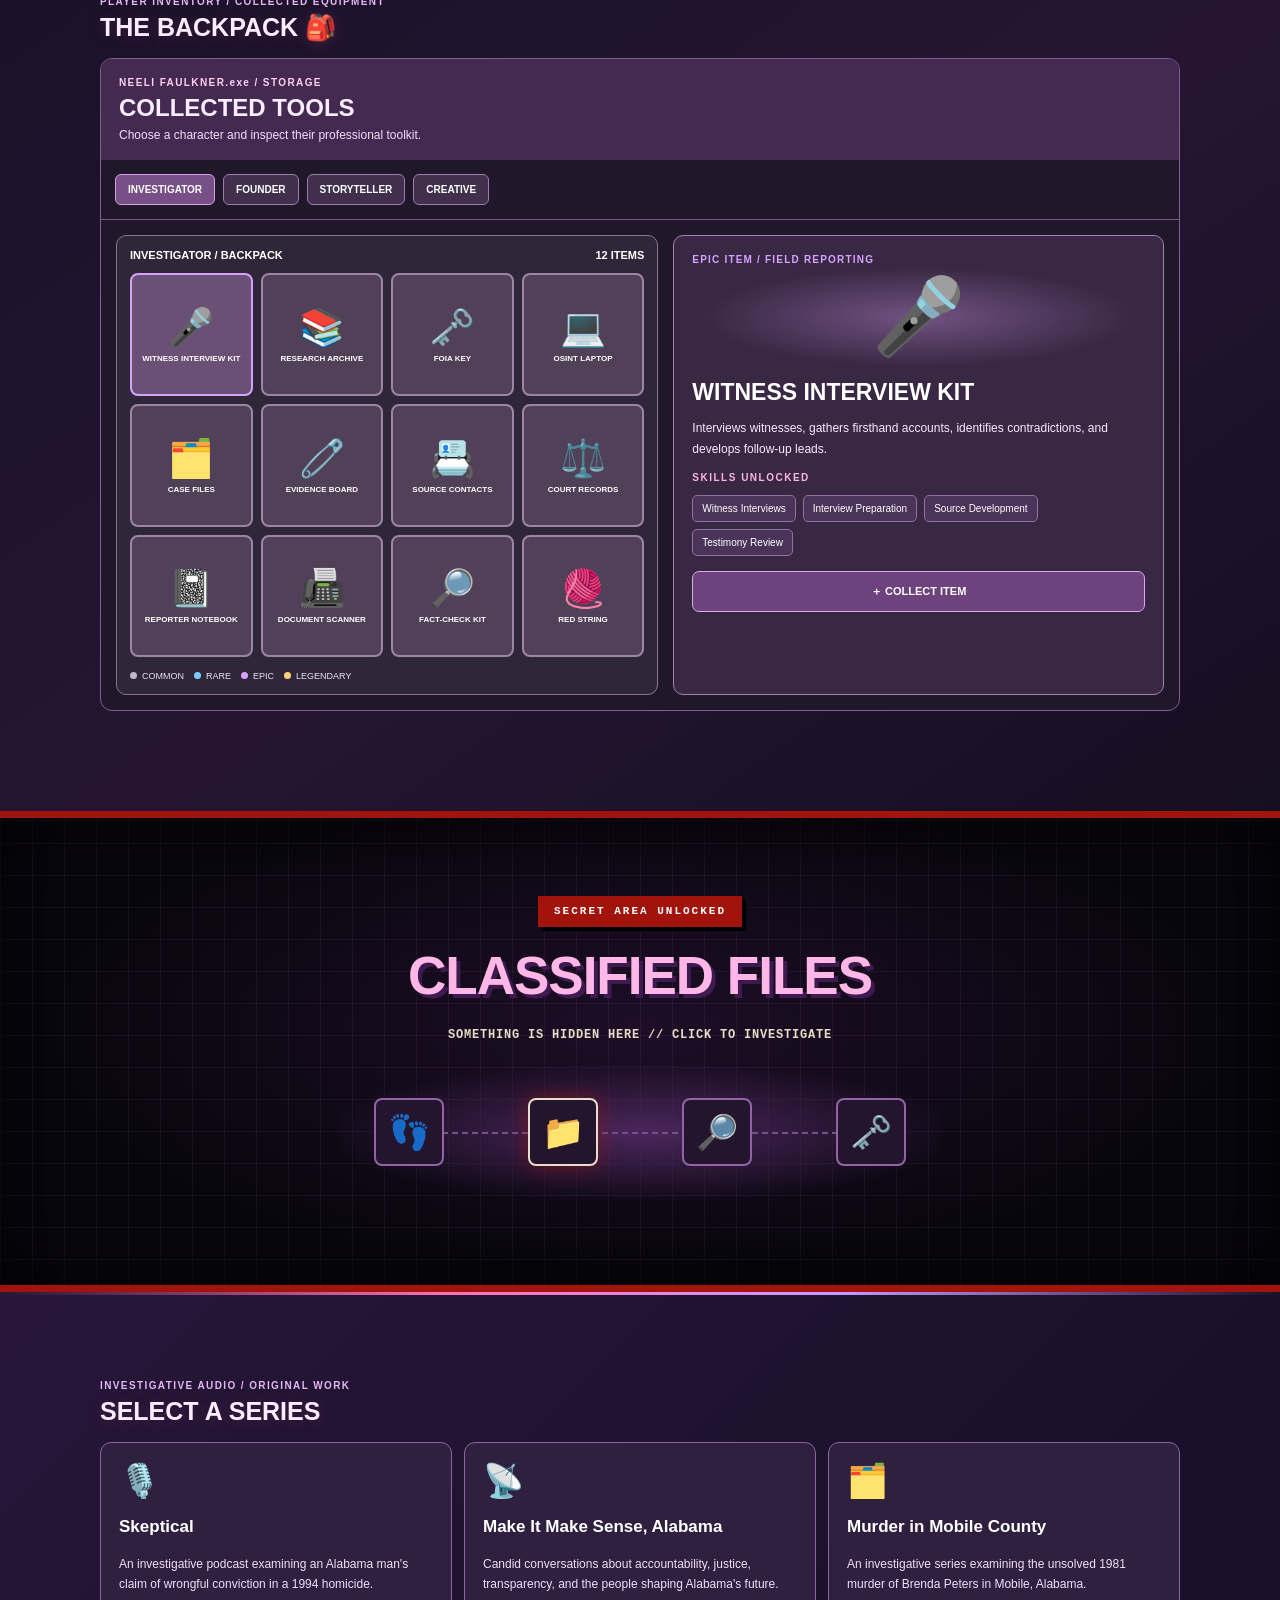
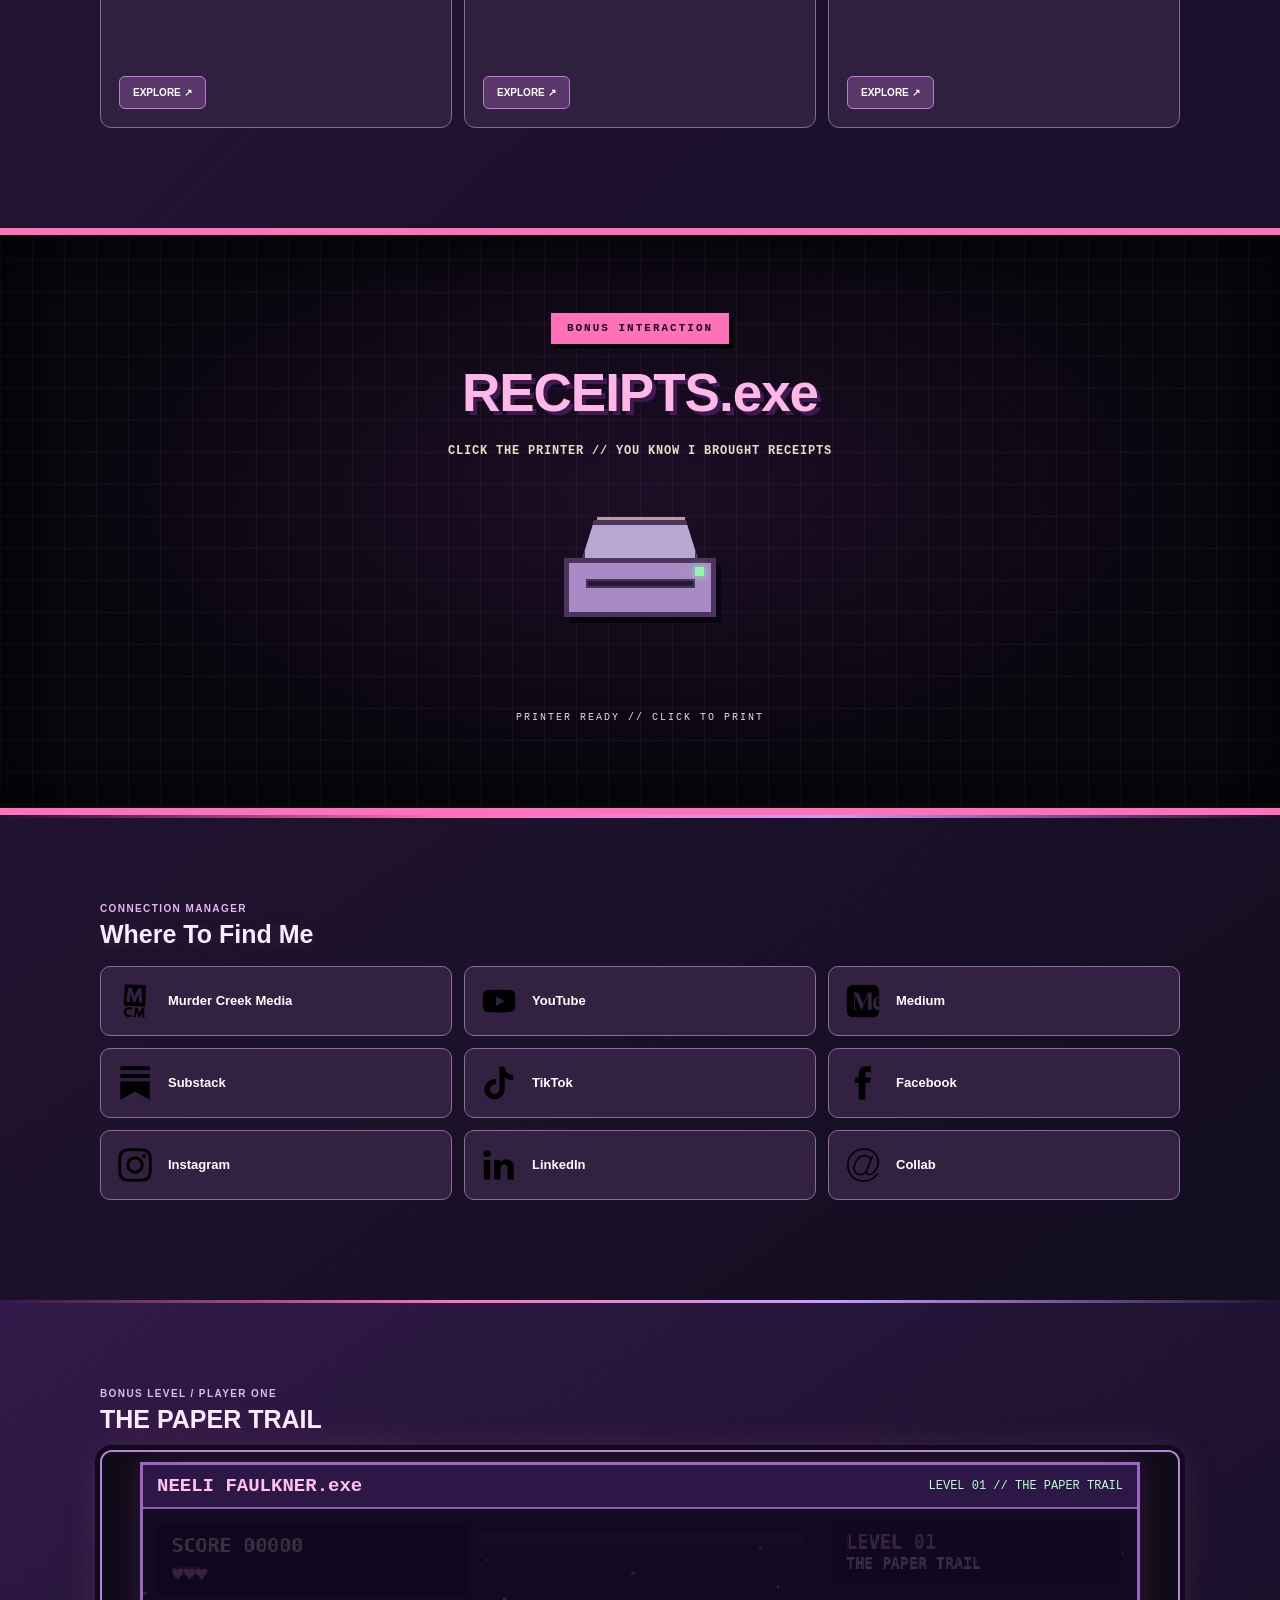
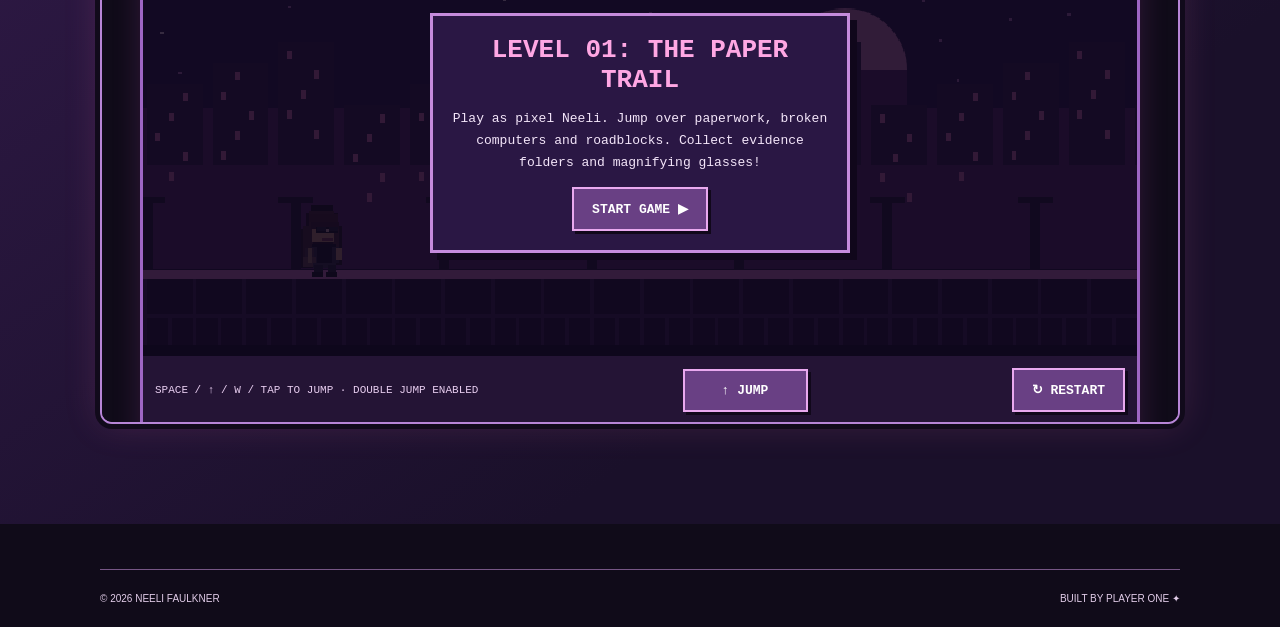
==== commit da13c6c9: "Update index.html" ====
--- a/index.html
+++ b/index.html
@@ -70,7 +70,7 @@
   --white: #f9edff;
 }
 * { box-sizing: border-box; }
-html { scroll-behavior: smooth; }
+html { scroll-behavior: auto; }
 body {
   margin: 0;
   background: var(--bg);
@@ -614,8 +614,8 @@
 @keyframes blink { 50% { opacity: .25; } }
 
 @media (max-width: 750px) {
-  .characters { display: flex; overflow-x: auto; scroll-snap-type: x mandatory; }
-  .character { flex: 0 0 44%; scroll-snap-align: center; }
+  .characters { display: flex; overflow-x: auto; }
+  .character { flex: 0 0 44%; }
   .character .art { height: 330px; }
   .profile, .baggrid { grid-template-columns: 1fr; }
   .projects { grid-template-columns: 1fr; }
@@ -645,10 +645,10 @@
    The site's content remains centered while backgrounds
    reach the edges of the browser.
    ========================================================== */
-html { scroll-snap-type: y proximity; scroll-padding-top: 16px; }
+/* Natural page scrolling: no section snapping or forced smooth scrolling. */
 body { overflow-x: clip; }
 .site { overflow: clip; }
-.section, .hero, .easter-section { scroll-snap-align: start; }
+
 .section { position: relative; isolation: isolate; padding: 88px 0 100px; }
 .section::before {
   content: "";
@@ -754,9 +754,7 @@
   .easter-section { padding: 75px 15px; min-height: 390px; }
   .arcade-game-frame iframe { height: 590px; }
 }
-@media (prefers-reduced-motion: reduce) {
-  html { scroll-snap-type: none; }
-}
+
 
 /* ========================================
    NEELI FAULKNER.exe — EVIDENCE PIN CURSOR
@@ -789,12 +787,128 @@
   }
 }
 
+
+/* ==========================================================
+   INTRO SCREEN — STANDALONE FIRST IMPRESSION
+   No scroll snapping; the next section begins naturally below.
+   ========================================================== */
+.intro-screen {
+  min-height: 100vh;
+  min-height: 100svh;
+  width: 100%;
+  position: relative;
+  isolation: isolate;
+  display: flex;
+  flex-direction: column;
+  align-items: center;
+  justify-content: center;
+  text-align: center;
+  padding: 90px 20px 80px;
+}
+.intro-screen::before {
+  content: "";
+  position: absolute;
+  z-index: -2;
+  inset: 0;
+  left: 50%;
+  width: 100vw;
+  transform: translateX(-50%);
+  background:
+    radial-gradient(ellipse at 50% 40%, #55215b 0%, #261330 36%, transparent 68%),
+    linear-gradient(145deg, #120c1d 0%, #090712 100%);
+}
+.intro-screen::after {
+  content: "";
+  position: absolute;
+  z-index: -1;
+  inset: 0;
+  left: 50%;
+  width: 100vw;
+  transform: translateX(-50%);
+  opacity: .28;
+  pointer-events: none;
+  background-image:
+    linear-gradient(#b48cd018 1px, transparent 1px),
+    linear-gradient(90deg, #b48cd018 1px, transparent 1px);
+  background-size: 36px 36px;
+  mask-image: linear-gradient(transparent, black 20%, black 80%, transparent);
+}
+.intro-kicker {
+  color: #ff9bdc;
+  font: 900 12px/1.5 monospace;
+  letter-spacing: 3px;
+  margin: 0 0 24px;
+}
+.intro-title {
+  margin: 0;
+  color: #fff0ff;
+  font: 950 clamp(45px, 8vw, 106px)/.98 Arial, Helvetica, sans-serif;
+  letter-spacing: -.055em;
+  text-shadow: 4px 5px 0 #a5288f, 0 0 30px #ff71b86b;
+  overflow-wrap: anywhere;
+}
+.intro-title .exe { color: #ff83d6; }
+.intro-rule {
+  width: 72px;
+  height: 3px;
+  background: #ff83d6;
+  box-shadow: 0 0 14px #ff83d6;
+  margin: 32px auto 25px;
+}
+.intro-description {
+  max-width: 850px;
+  color: #f5e7fb;
+  font: 400 clamp(14px, 1.55vw, 19px)/1.9 'Courier New', monospace;
+  margin: 0;
+  text-wrap: pretty;
+}
+.intro-description strong { color: #ffb5e7; }
+.intro-next {
+  margin-top: 55px;
+  display: inline-flex;
+  flex-direction: column;
+  align-items: center;
+  gap: 9px;
+  color: #ffa0e1;
+  font: 900 12px monospace;
+  letter-spacing: 2px;
+  text-decoration: none;
+  transition: transform .2s, color .2s;
+}
+.intro-next:hover { transform: translateY(5px); color: #fff; }
+.intro-next .arrow { font-size: 29px; line-height: 1; }
+@media (max-width: 600px) {
+  .intro-screen { padding: 75px 10px 60px; }
+  .intro-title { letter-spacing: -.045em; }
+  .intro-description { line-height: 1.75; }
+  .intro-next { margin-top: 38px; }
+}
+@media (prefers-reduced-motion: reduce) {
+  .intro-next { transition: none; }
+}
+
 </style>
 </head>
 
 <body>
 <div class="site">
 <div class="wrap">
+
+<!-- INTRO SCREEN: FIRST THING VISITORS SEE -->
+<section class="intro-screen" id="welcome" aria-labelledby="intro-title">
+  <p class="intro-kicker">✦ PLAYER ONE / PROFILE LOADED ✦</p>
+  <h1 class="intro-title" id="intro-title">NEELI FAULKNER<span class="exe">.exe</span></h1>
+  <div class="intro-rule" aria-hidden="true"></div>
+  <p class="intro-description">
+    I'm Neeli Faulkner, a <strong>nationally recognized investigative journalist</strong>, founder,
+    storyteller, and creative technologist. I investigate stories, build things,
+    and turn complex ideas into reality.
+  </p>
+  <a class="intro-next" href="#top" aria-label="Continue to choose your character">
+    <span class="arrow" aria-hidden="true">↓</span>
+    SCROLL TO BEGIN
+  </a>
+</section>
 
 <header>
   <a href="#top" class="logo">NEELI FAULKNER<span>.exe</span></a>
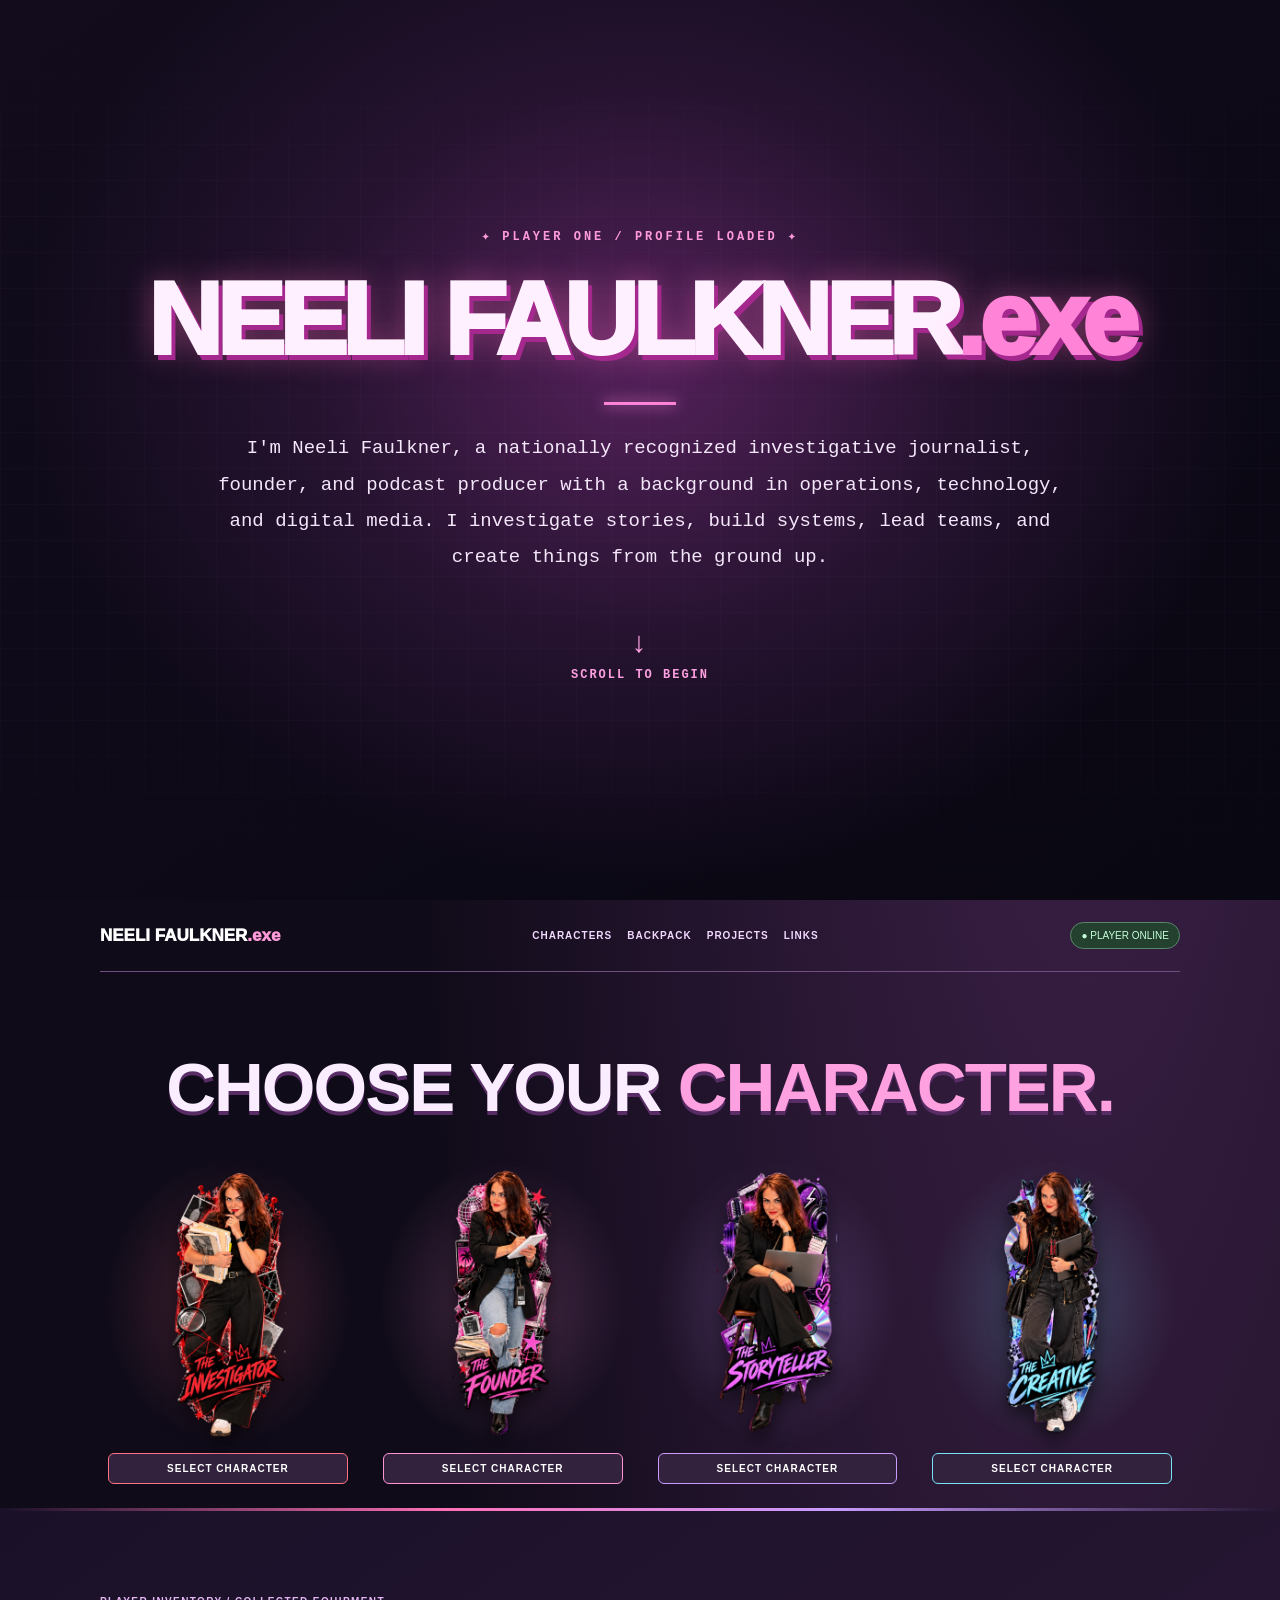
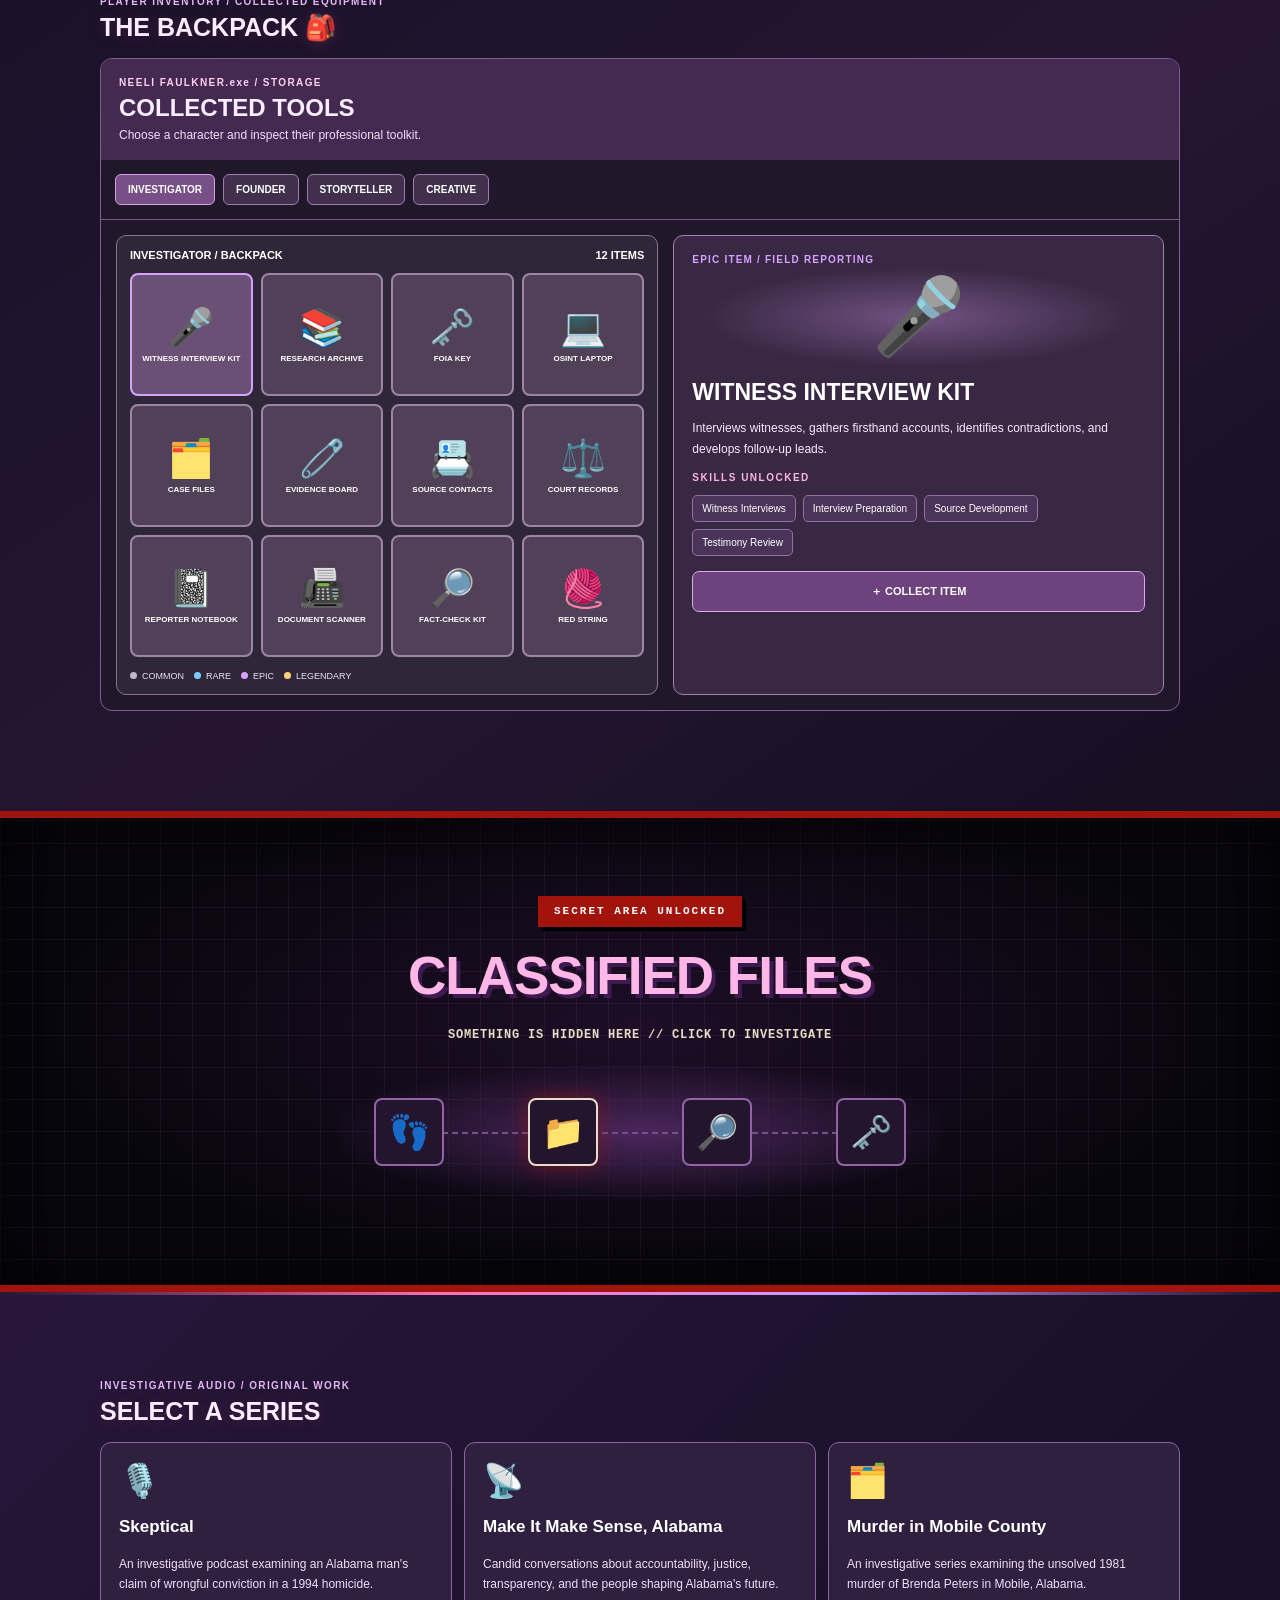
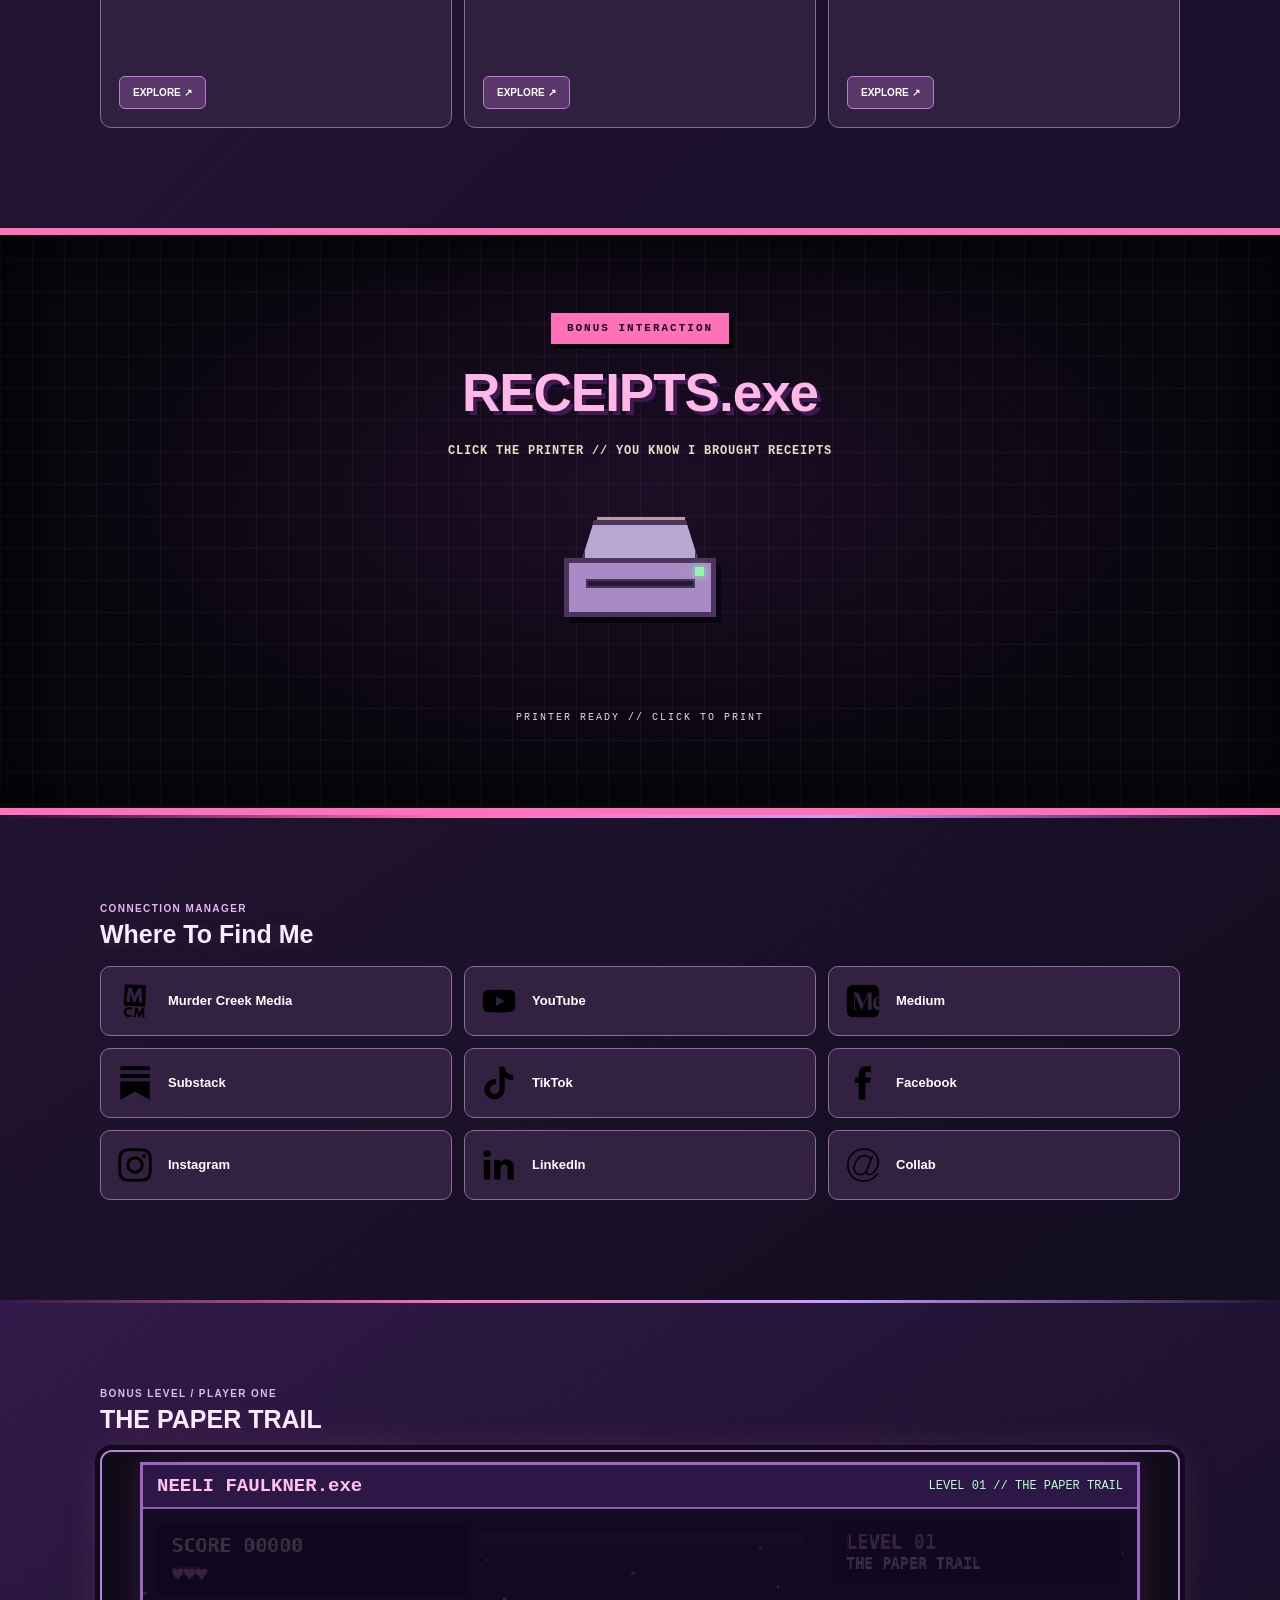
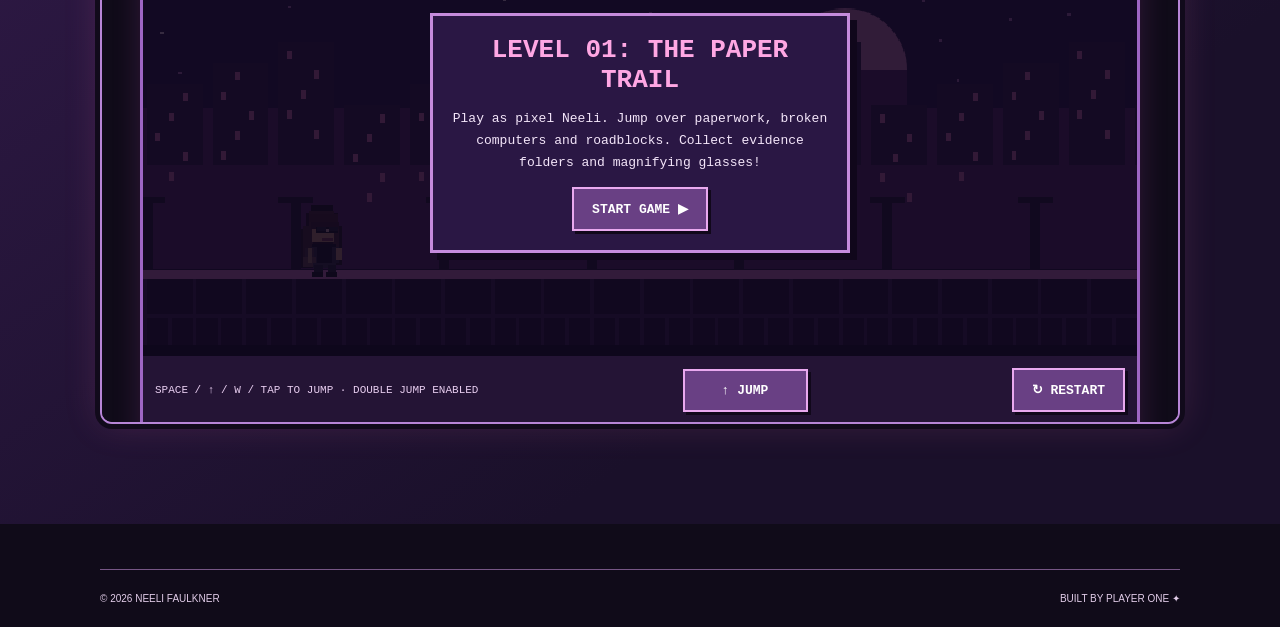
==== commit 87060666: "Update index.html" ====
--- a/index.html
+++ b/index.html
@@ -900,9 +900,7 @@
   <h1 class="intro-title" id="intro-title">NEELI FAULKNER<span class="exe">.exe</span></h1>
   <div class="intro-rule" aria-hidden="true"></div>
   <p class="intro-description">
-    I'm Neeli Faulkner, a <strong>nationally recognized investigative journalist</strong>, founder,
-    storyteller, and creative technologist. I investigate stories, build things,
-    and turn complex ideas into reality.
+    I'm Neeli Faulkner, a nationally recognized investigative journalist, founder, and podcast producer with a background in operations, technology, and digital media. I investigate stories, build systems, lead teams, and create things from the ground up.
   </p>
   <a class="intro-next" href="#top" aria-label="Continue to choose your character">
     <span class="arrow" aria-hidden="true">↓</span>
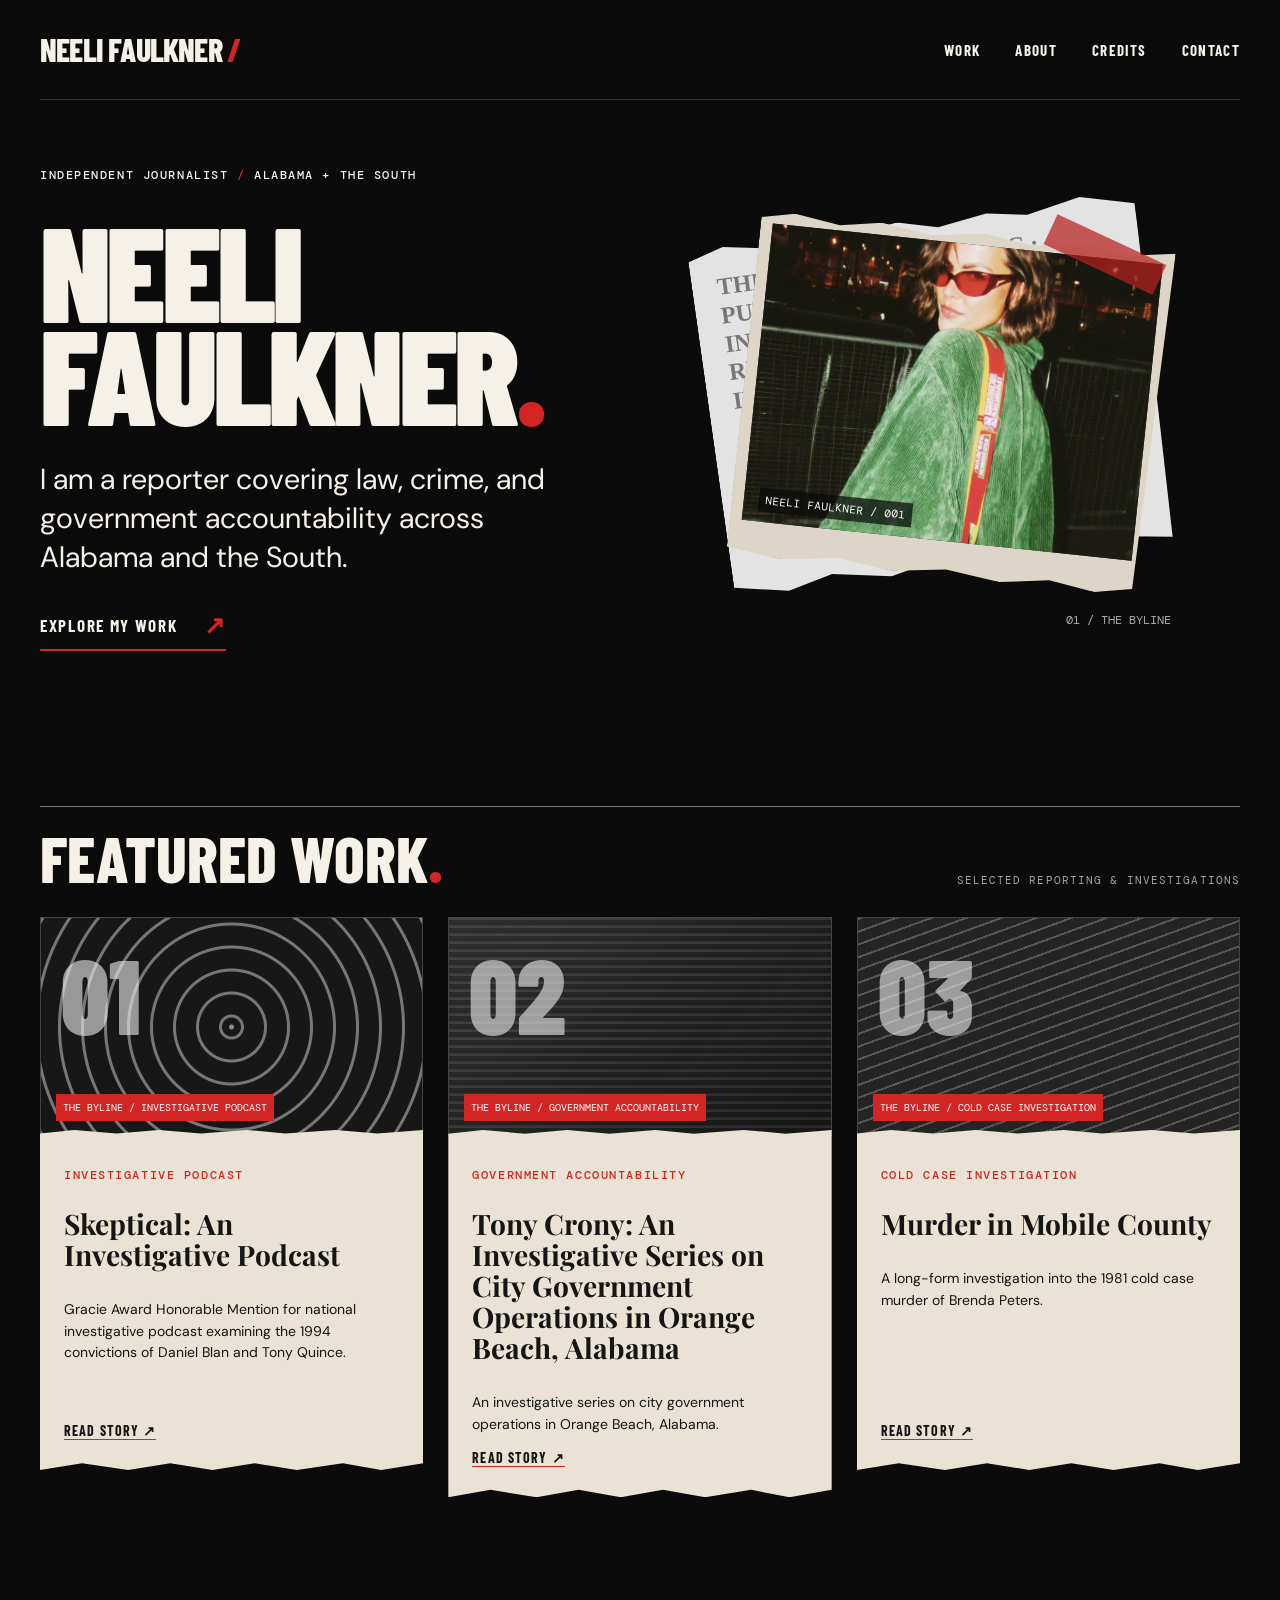
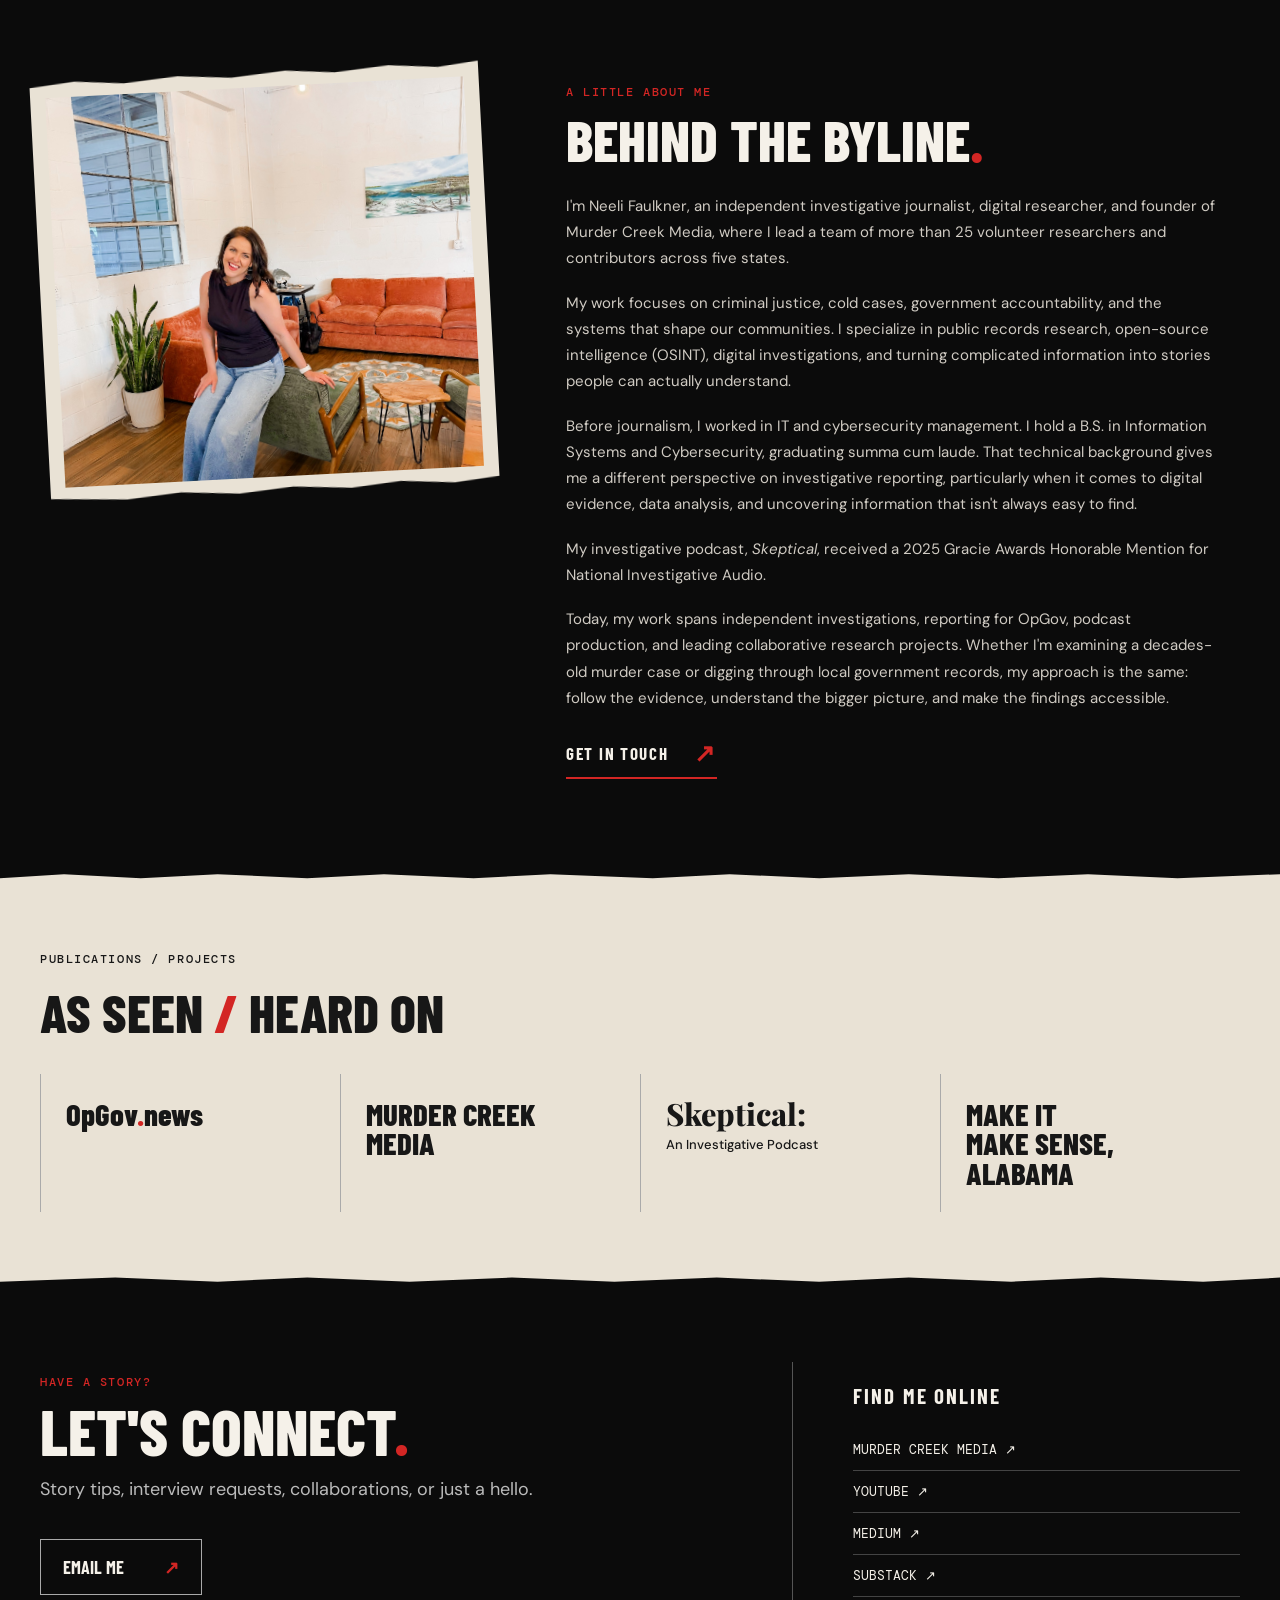
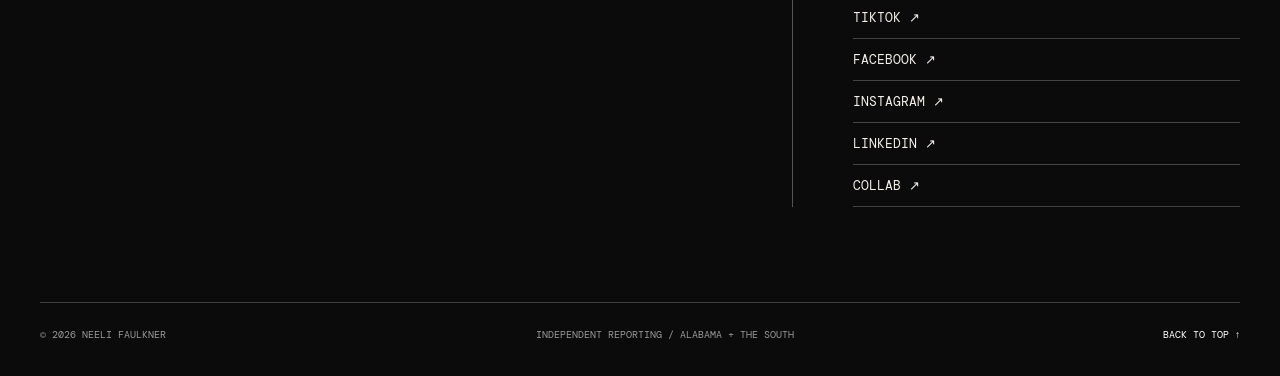
==== commit 8e28a010: "Add files via upload" ====
--- a/index.html
+++ b/index.html
@@ -1,1407 +1,28 @@
+<!DOCTYPE html>
 
-<!DOCTYPE html>
 <html lang="en">
 <head>
-
-  
-<!-- CUSTOM FAVICON -->
-<link rel="icon" type="image/png" sizes="512x512" href="/favicon.png">
-<link rel="apple-touch-icon" href="/favicon.png">
-
-
-<!-- WEBSITE TITLE -->
-<title>NEELI FAULKNER.exe | Interactive Portfolio</title>
-
-<meta name="description"
-  content="Choose your character. Explore the interactive portfolio of Neeli Faulkner, investigative journalist, founder, storyteller, and creative.">
-
-<!-- FACEBOOK, LINKEDIN & SOCIAL SHARING -->
-<meta property="og:type" content="website">
-<meta property="og:site_name" content="NEELI FAULKNER.exe">
-<meta property="og:title" content="NEELI FAULKNER.exe | Press Start">
-<meta property="og:description" content="Choose your character. Explore my world.">
-<meta property="og:url" content="https://neelifaulkner.com">
-
-<meta property="og:image"
-  content="https://neelifaulkner.com/social-preview.png">
-<meta property="og:image:secure_url"
-  content="https://neelifaulkner.com/social-preview.png">
-<meta property="og:image:type" content="image/png">
-<meta property="og:image:width" content="1200">
-<meta property="og:image:height" content="630">
-<meta property="og:image:alt"
-  content="Neeli Faulkner's interactive portfolio, featuring a classified folder opening to reveal a neon pixel-art video game.">
-
-<!-- X / TWITTER -->
-<meta name="twitter:card" content="summary_large_image">
-<meta name="twitter:title" content="NEELI FAULKNER.exe | Press Start">
-<meta name="twitter:description" content="Choose your character. Explore my world.">
-<meta name="twitter:image"
-  content="https://neelifaulkner.com/social-preview.png">
-
-<!-- BROWSER THEME -->
-<meta name="theme-color" content="#100b19">
-
-  
-<meta charset="UTF-8">
-<meta name="viewport" content="width=device-width, initial-scale=1.0">
-<meta name="theme-color" content="#100b19">
-<meta name="description" content="Neeli Faulkner — investigative journalist, founder, storyteller, and creative. Choose your character.">
-<title>NEELI FAULKNER.exe</title>
-<style>
-
-  
-@media (pointer: fine) {
-  html, body {
-    cursor: url('/cursor-pin.png') 28 28, auto;
-  }
-
-  a, button, [role="button"], [onclick] {
-    cursor: url('/cursor-pin-hover.png') 27 28, pointer;
-  }
-}
-
-  
-:root {
-  --bg: #100b19;
-  --panel: #21152e;
-  --pink: #ffa0e1;
-  --purple: #c99cff;
-  --white: #f9edff;
-}
-* { box-sizing: border-box; }
-html { scroll-behavior: auto; }
-body {
-  margin: 0;
-  background: var(--bg);
-  color: var(--white);
-  font-family: Arial, Helvetica, sans-serif;
-}
-button, a { -webkit-tap-highlight-color: transparent; }
-button { font: inherit; cursor: pointer; }
-a { color: #f5d7ff; text-decoration: none; }
-button:focus-visible, a:focus-visible {
-  outline: 3px solid #ffb3eb;
-  outline-offset: 4px;
-}
-[hidden] { display: none !important; }
-.site {
-  min-height: 100vh;
-  background: radial-gradient(ellipse at 85% 0%, #42234d, transparent 45%), #100b19;
-}
-.wrap { max-width: 1120px; margin: auto; padding: 0 20px; }
-header {
-  display: flex;
-  align-items: center;
-  justify-content: space-between;
-  flex-wrap: wrap;
-  gap: 12px;
-  padding: 22px 0;
-  border-bottom: 1px solid #704e80;
-}
-.logo { font-size: 17px; font-weight: 950; color: #fff; }
-.logo span { color: #ff9ada; }
-nav { display: flex; gap: 15px; flex-wrap: wrap; }
-nav a {
-  font-size: 10px;
-  font-weight: 900;
-  letter-spacing: 1px;
-  color: #f2d9ff;
-}
-nav a:hover { color: #ffa0e1; }
-.online {
-  color: #c4ffda;
-  font-size: 10px;
-  border: 1px solid #59876c;
-  background: #24402f;
-  border-radius: 20px;
-  padding: 7px 10px;
-}
-.hero { text-align: center; padding: 58px 0 22px; }
-.hero h1 {
-  font-size: clamp(34px, 7vw, 69px);
-  line-height: 1.05;
-  letter-spacing: -2px;
-  margin: 0;
-  text-shadow: 0 4px #582c64;
-}
-.hero h1 span { color: var(--pink); }
-.characters {
-  display: grid;
-  grid-template-columns: repeat(4, minmax(0, 1fr));
-  gap: 19px;
-  margin-bottom: 16px;
-}
-.character {
-  background: transparent;
-  border: 0;
-  padding: 8px;
-  min-width: 0;
-  position: relative;
-  transition: transform .2s;
-  color: #fff;
-}
-.character:hover, .character.selected { transform: translateY(-6px); }
-.character .art {
-  height: 280px;
-  display: flex;
-  align-items: center;
-  justify-content: center;
-  position: relative;
-  background: radial-gradient(ellipse at center, color-mix(in srgb, var(--accent) 24%, transparent), transparent 73%);
-  border: 2px solid transparent;
-  border-radius: 12px;
-}
-.character.selected .art {
-  border-color: var(--accent);
-  box-shadow: 0 0 25px color-mix(in srgb, var(--accent) 35%, transparent);
-}
-.character img {
-  max-width: 100%;
-  max-height: 100%;
-  object-fit: contain;
-  position: relative;
-  z-index: 2;
-  filter: drop-shadow(0 8px 9px #0009);
-}
-.character .fallback { position: absolute; font-size: 80px; }
-.character .select {
-  display: block;
-  text-align: center;
-  margin: 11px auto 0;
-  border: 1px solid var(--accent);
-  border-radius: 6px;
-  color: #fff;
-  padding: 9px 5px;
-  font-size: 10px;
-  font-weight: 900;
-  letter-spacing: 1px;
-  background: #32223e;
-}
-.character.selected .select { background: #6a3c76; }
-.window {
-  margin: 15px 0 28px;
-  border: 1px solid #9565a8;
-  background: #21152e;
-  border-radius: 11px;
-  overflow: hidden;
-}
-.windowtop {
-  background: #552c68;
-  display: flex;
-  align-items: center;
-  justify-content: space-between;
-  padding: 11px 14px;
-  font-size: 10px;
-  letter-spacing: 1px;
-  font-weight: 900;
-  color: #fff;
-}
-.close {
-  background: #6a3b79;
-  border: 1px solid #b984c9;
-  color: #fff;
-  padding: 5px 9px;
-  border-radius: 5px;
-}
-.profile {
-  padding: 22px;
-  display: grid;
-  grid-template-columns: 1.2fr 1fr;
-  gap: 24px;
-}
-.profile h2 { font-size: 25px; margin: 5px 0 10px; }
-.profile p { font-size: 13px; color: #f1e2f6; line-height: 1.8; }
-.label {
-  font-size: 10px;
-  letter-spacing: 1.5px;
-  font-weight: 900;
-  color: #ffb2e7;
-}
-.tags { display: flex; gap: 7px; flex-wrap: wrap; margin: 12px 0; }
-.tag {
-  font-size: 10px;
-  color: #fff;
-  background: #4b3459;
-  border: 1px solid #9171a2;
-  border-radius: 5px;
-  padding: 7px 9px;
-}
-.achievements { font-size: 12px; color: #f4e5fa; line-height: 1.8; }
-.achievements div { margin: 5px 0; }
-.jump {
-  display: inline-block;
-  background: #653c76;
-  border: 1px solid #bd87d1;
-  color: #fff;
-  padding: 11px 15px;
-  border-radius: 6px;
-  font-size: 11px;
-  font-weight: 900;
-  margin-top: 12px;
-}
-.section { padding: 38px 0 5px; scroll-margin-top: 20px; }
-.micro {
-  font-size: 10px;
-  font-weight: 900;
-  letter-spacing: 1.4px;
-  color: #e4b7f4;
-}
-h2.sectiontitle { font-size: 25px; margin: 6px 0 16px; }
-
-/* BACKPACK */
-.bag {
-  background: #20172b;
-  border: 1px solid #806090;
-  border-radius: 12px;
-  overflow: hidden;
-}
-.baghead { background: #442951; padding: 18px; }
-.baghead h2 { font-size: 24px; margin: 6px 0; }
-.baghead p { font-size: 12px; color: #f1dff8; margin: 0; }
-.tabs {
-  display: flex;
-  gap: 8px;
-  flex-wrap: wrap;
-  padding: 14px;
-  border-bottom: 1px solid #765683;
-}
-.tabs button {
-  border: 1px solid #9d7cac;
-  background: #40304e;
-  color: #fff;
-  padding: 9px 12px;
-  border-radius: 6px;
-  font-size: 10px;
-  font-weight: 900;
-}
-.tabs button.active { background: #775087; border-color: #d99ee9; }
-.baggrid {
-  display: grid;
-  grid-template-columns: 1.05fr .95fr;
-  gap: 15px;
-  padding: 15px;
-}
-.slotswrap {
-  background: #302639;
-  border: 1px solid #8b7295;
-  border-radius: 10px;
-  padding: 13px;
-}
-.slothead {
-  display: flex;
-  justify-content: space-between;
-  gap: 10px;
-  color: #fff;
-  font-size: 11px;
-  font-weight: 900;
-  margin-bottom: 12px;
-}
-.slots { display: grid; grid-template-columns: repeat(4, minmax(0, 1fr)); gap: 8px; }
-.slot {
-  aspect-ratio: 1;
-  background: #514158;
-  border: 2px solid #9d86a5;
-  border-radius: 8px;
-  min-width: 0;
-  display: flex;
-  flex-direction: column;
-  align-items: center;
-  justify-content: center;
-  gap: 5px;
-  padding: 5px;
-  color: #fff;
-}
-.slot.active { border-color: var(--rarity); background: #6a5074; }
-.slot .emoji { font-size: clamp(23px, 4vw, 37px); }
-.slot .name {
-  font-size: 8px;
-  font-weight: 900;
-  line-height: 1.2;
-  text-align: center;
-  overflow-wrap: anywhere;
-  color: #fff;
-}
-.slot.empty {
-  border: 1px dashed #766780;
-  background: #29232e;
-  color: #a08eaa;
-  font-size: 24px;
-}
-.legend { display: flex; gap: 10px; flex-wrap: wrap; margin-top: 14px; }
-.legend span { font-size: 9px; color: #f0e1f5; }
-.legend i {
-  display: inline-block;
-  height: 7px;
-  width: 7px;
-  border-radius: 50%;
-  margin-right: 5px;
-}
-.inspect {
-  background: #382843;
-  border: 1px solid #a382b3;
-  border-radius: 10px;
-  padding: 18px;
-}
-.inspect .big {
-  font-size: 75px;
-  text-align: center;
-  background: radial-gradient(ellipse, #725282, transparent 68%);
-  padding: 8px;
-}
-.inspect h3 { font-size: 23px; margin: 10px 0; color: #fff; }
-.inspect p { font-size: 12px; line-height: 1.75; color: #f8eafd; }
-.rarity { font-size: 10px; letter-spacing: 1.2px; font-weight: 900; }
-.collect {
-  display: block;
-  width: 100%;
-  border: 1px solid #dba8ea;
-  background: #6d427d;
-  color: #fff;
-  padding: 12px;
-  border-radius: 7px;
-  font-size: 11px;
-  font-weight: 900;
-  margin-top: 15px;
-}
-.collect.got { background: #315846; border-color: #7cd7a1; color: #e4ffed; }
-
-/* EASTER EGG 1: FOLDER */
-.easter-section { padding: 45px 0 20px; }
-.easter-scene {
-  max-width: 600px;
-  margin: 0 auto;
-  position: relative;
-  min-height: 135px;
-  background: radial-gradient(ellipse at center, #2a1a3c, transparent 75%);
-  display: flex;
-  align-items: center;
-  justify-content: space-around;
-  gap: 15px;
-}
-.easter-scene:before {
-  content: "";
-  position: absolute;
-  left: 7%;
-  right: 7%;
-  top: 50%;
-  border-top: 2px dashed #76518d;
-}
-.egg-object {
-  position: relative;
-  z-index: 1;
-  font-size: 34px;
-  background: #261935;
-  border: 1px solid #694783;
-  border-radius: 8px;
-  padding: 12px;
-  animation: eggFloat 3s ease-in-out infinite alternate;
-}
-.egg-object:nth-child(2) { animation-delay: .5s; }
-.egg-object:nth-child(3) { animation-delay: 1s; }
-.egg-object:nth-child(4) { animation-delay: 1.5s; }
-.egg-folder {
-  cursor: pointer;
-  border-color: #d3a16e;
-  animation: folderWiggle 3s ease-in-out infinite;
-}
-.egg-folder:hover {
-  box-shadow: 0 0 25px #ffa0dc77;
-  background: #48304f;
-}
-.egg-window {
-  max-width: 390px;
-  margin: 0 auto 10px;
-  background: #e1d2ea;
-  color: #2b193a;
-  border: 2px solid #a16fba;
-  box-shadow: 5px 5px 0 #08050d;
-}
-.egg-bar {
-  background: #6d3a90;
-  color: #fff;
-  padding: 8px 10px;
-  display: flex;
-  justify-content: space-between;
-  align-items: center;
-  font: 900 11px monospace;
-}
-.egg-close {
-  background: #f0e4f6;
-  color: #29173a;
-  border: 1px solid #6a4981;
-  padding: 3px 8px;
-}
-.egg-content { text-align: center; padding: 24px 18px; }
-.egg-content .stamp {
-  font: 900 10px monospace;
-  letter-spacing: 2px;
-  color: #8a4778;
-  margin-bottom: 13px;
-}
-.egg-content p {
-  font: 800 19px/1.5 Arial, sans-serif;
-  color: #24142d;
-  margin: 0;
-}
-
-/* ORIGINAL WORK */
-.projects {
-  display: grid;
-  grid-template-columns: repeat(3, minmax(0, 1fr));
-  gap: 12px;
-}
-.project {
-  background: #30203f;
-  border: 1px solid #89669a;
-  border-radius: 11px;
-  padding: 18px;
-}
-.project .symbol { font-size: 33px; }
-.project h3 { font-size: 17px; color: #fff; }
-.project p {
-  font-size: 12px;
-  color: #f0dff7;
-  line-height: 1.7;
-  min-height: 110px;
-}
-.project a {
-  display: inline-block;
-  border: 1px solid #b782c7;
-  background: #59376a;
-  color: #fff;
-  padding: 10px 13px;
-  border-radius: 6px;
-  font-size: 10px;
-  font-weight: 900;
-}
-
-/* EASTER EGG 2: PRINTER */
-.printer-scene { position: relative; width: 250px; height: 210px; margin: auto; }
-.printer-btn {
-  position: absolute;
-  top: 20px;
-  left: 49px;
-  width: 152px;
-  height: 116px;
-  border: 0;
-  background: transparent;
-  cursor: pointer;
-  z-index: 3;
-  padding: 0;
-}
-.printer-top {
-  position: absolute;
-  top: 18px;
-  left: 16px;
-  width: 120px;
-  height: 46px;
-  background: #bba7d3;
-  border: 5px solid #4c345e;
-  clip-path: polygon(12% 0, 88% 0, 100% 100%, 0 100%);
-}
-.printer-body {
-  position: absolute;
-  top: 56px;
-  left: 0;
-  width: 152px;
-  height: 59px;
-  background: #a88bc4;
-  border: 5px solid #4c345e;
-  box-shadow: 5px 6px 0 #090611;
-}
-.printer-slot {
-  position: absolute;
-  top: 77px;
-  left: 22px;
-  width: 109px;
-  height: 9px;
-  background: #281a36;
-  border: 2px solid #4c345e;
-}
-.printer-light {
-  position: absolute;
-  top: 65px;
-  right: 12px;
-  width: 9px;
-  height: 9px;
-  background: #92f8ad;
-  box-shadow: 0 0 9px #92f8ad;
-  animation: blink 2s infinite;
-}
-.receipt-paper {
-  position: absolute;
-  top: 102px;
-  left: 82px;
-  width: 88px;
-  height: 85px;
-  background: #f7e9dc;
-  border: 3px solid #bc9ba4;
-  color: #2c1a35;
-  z-index: 2;
-  transform: translateY(-67px);
-  transition: transform 1.5s steps(18);
-  display: flex;
-  align-items: center;
-  justify-content: center;
-  padding: 9px 5px;
-  box-shadow: 3px 3px 0 #0c0713;
-}
-.receipt-paper.printed { transform: translateY(20px); }
-.receipt-paper span {
-  font: 900 12px/1.4 monospace;
-  opacity: 0;
-  transition: opacity .2s;
-}
-.receipt-paper.printed span { opacity: 1; transition-delay: 1.3s; }
-.printer-hint {
-  text-align: center;
-  font: 10px monospace;
-  letter-spacing: 2px;
-  color: #e2b7ef;
-}
-
-/* SOCIAL LINKS */
-.links {
-  display: grid;
-  grid-template-columns: repeat(3, minmax(0, 1fr));
-  gap: 12px;
-  margin-top: 17px;
-}
-.link {
-  display: flex;
-  align-items: center;
-  gap: 12px;
-  background: #322141;
-  border: 1px solid #8d6a9d;
-  border-radius: 10px;
-  padding: 13px;
-  min-width: 0;
-}
-.link:hover { border-color: #ffb5e9; }
-.link img { width: 42px; height: 42px; object-fit: contain; flex-shrink: 0; }
-.link .fallback {
-  display: none;
-  width: 42px;
-  height: 42px;
-  align-items: center;
-  justify-content: center;
-  background: #593c68;
-  border-radius: 8px;
-  font-size: 22px;
-  flex-shrink: 0;
-}
-.link span:last-child { font-size: 13px; font-weight: 900; color: #fff; }
-footer {
-  margin-top: 45px;
-  border-top: 1px solid #765685;
-  padding: 23px 0;
-  display: flex;
-  justify-content: space-between;
-  gap: 10px;
-  flex-wrap: wrap;
-  font-size: 10px;
-  color: #e2cde9;
-}
-.hidden { display: none !important; }
-
-@keyframes eggFloat { to { transform: translateY(-8px); } }
-@keyframes folderWiggle {
-  0%, 85%, 100% { transform: rotate(0); }
-  89% { transform: rotate(-9deg); }
-  94% { transform: rotate(7deg); }
-}
-@keyframes blink { 50% { opacity: .25; } }
-
-@media (max-width: 750px) {
-  .characters { display: flex; overflow-x: auto; }
-  .character { flex: 0 0 44%; }
-  .character .art { height: 330px; }
-  .profile, .baggrid { grid-template-columns: 1fr; }
-  .projects { grid-template-columns: 1fr; }
-  .project p { min-height: 0; }
-  .links { grid-template-columns: repeat(2, minmax(0, 1fr)); }
-  header { justify-content: center; }
-  nav { justify-content: center; }
-}
-@media (max-width: 440px) {
-  .wrap { padding: 0 13px; }
-  .character { flex-basis: 65%; }
-  .links { grid-template-columns: 1fr; }
-  .online { display: none; }
-  .profile { padding: 16px; }
-  .egg-object { font-size: 24px; padding: 8px; }
-}
-@media (prefers-reduced-motion: reduce) {
-  *, *::before, *::after {
-    animation: none !important;
-    transition: none !important;
-    scroll-behavior: auto !important;
-  }
-}
-
-/* ==========================================================
-   ARCADE LEVELS / FULL-BLEED BONUS ROOMS
-   The site's content remains centered while backgrounds
-   reach the edges of the browser.
-   ========================================================== */
-/* Natural page scrolling: no section snapping or forced smooth scrolling. */
-body { overflow-x: clip; }
-.site { overflow: clip; }
-
-.section { position: relative; isolation: isolate; padding: 88px 0 100px; }
-.section::before {
-  content: "";
-  position: absolute;
-  z-index: -1;
-  top: 0; bottom: 0;
-  left: 50%; width: 100vw;
-  transform: translateX(-50%);
-  pointer-events: none;
-}
-.hero { padding: 80px 0 30px; }
-#bag::before { background: linear-gradient(145deg,#1a1128 0%,#251532 55%,#160e21 100%); }
-#projects::before { background: linear-gradient(135deg,#271638,#1b102b 70%); }
-#links::before { background: linear-gradient(145deg,#211330,#120d1f); }
-#mini-game::before { background: linear-gradient(145deg,#311a49,#1a102a 70%); }
-#bag::after, #projects::after, #links::after, #mini-game::after {
-  content: "";
-  position: absolute; left: 50%; top: 0;
-  width: 100vw; height: 3px; transform: translateX(-50%);
-  background: linear-gradient(90deg,transparent,#ff71b8 35%,#c99cff 65%,transparent);
-  pointer-events: none;
-}
-.sectiontitle { text-shadow: 0 2px 16px #ff71b828; }
-/* Secret rooms: almost black, bold borders, and arcade grid */
-.easter-section {
-  position: relative;
-  isolation: isolate;
-  padding: 85px 20px 92px;
-  min-height: 420px;
-  display: flex;
-  flex-direction: column;
-  align-items: center;
-  justify-content: center;
-  gap: 20px;
-}
-.easter-section::before {
-  content: "";
-  position: absolute;
-  z-index: -2;
-  inset: 0;
-  left: 50%; width: 100vw;
-  transform: translateX(-50%);
-  background-color: #08060d;
-  background-image: linear-gradient(#b48cd012 1px,transparent 1px),linear-gradient(90deg,#b48cd012 1px,transparent 1px),radial-gradient(ellipse at 50% 45%,#3d1a4d66,transparent 65%);
-  background-size: 32px 32px,32px 32px,auto;
-}
-.easter-section::after {
-  content: "";
-  position: absolute;
-  z-index: -1;
-  left: 50%; top: 0; bottom: 0;
-  width: 100vw;
-  transform: translateX(-50%);
-  border-top: 7px solid var(--egg-border,#a2130c);
-  border-bottom: 7px solid var(--egg-border,#a2130c);
-  box-shadow: inset 0 24px 40px #0007, inset 0 -24px 40px #0007;
-  pointer-events: none;
-}
-.easter-section.receipt-room { --egg-border:#ff71b8; }
-.egg-eyebrow {
-  display: inline-block;
-  background: var(--egg-border,#a2130c);
-  color: #fff;
-  padding: 9px 16px;
-  font: 900 11px/1.2 monospace;
-  letter-spacing: 2px;
-  text-align: center;
-  box-shadow: 4px 4px 0 #000;
-}
-.receipt-room .egg-eyebrow { color: #180b1c; }
-.egg-title {
-  margin: 0;
-  color: #ffb7e8;
-  font: 900 clamp(30px,5vw,53px)/1.1 Arial,Helvetica,sans-serif;
-  letter-spacing: -1px;
-  text-align: center;
-  text-shadow: 4px 4px 0 #3e1a50;
-}
-.egg-subtitle {
-  margin: 0;
-  color: #e8ddc7;
-  font: 700 12px/1.6 monospace;
-  text-align: center;
-  letter-spacing: .8px;
-}
-.easter-scene { width: min(100%,600px); background: radial-gradient(ellipse at center,#4b275c,transparent 75%); }
-.egg-object { background: #24152e; border: 2px solid #9462a9; }
-.egg-folder { border-color: #e8ddc7; box-shadow: 0 0 22px #a2130c88; }
-.egg-window { width: min(100%,390px); }
-.printer-scene { flex: 0 0 auto; }
-.printer-hint { color: #f4d1ef; }
-.arcade-game-frame {
-  border: 2px solid #b785d7;
-  border-radius: 12px;
-  overflow: hidden;
-  box-shadow: 0 0 0 5px #110a1b,0 0 36px #ff71b82b;
-  background: #0c0814;
-}
-.arcade-game-frame iframe { display: block; width: 100%; height: 570px; border: 0; }
-@media (max-width: 750px) {
-  .section { padding: 65px 0 75px; }
-  .hero { padding-top: 55px; }
-  .easter-section { padding: 75px 15px; min-height: 390px; }
-  .arcade-game-frame iframe { height: 590px; }
-}
-
-
-/* ========================================
-   NEELI FAULKNER.exe — EVIDENCE PIN CURSOR
-   ======================================== */
-
-@media (pointer: fine) {
-
-  /* Default evidence pin */
-  html, body, body * {
-    cursor: url('/cursor-pin.png') 28 28, auto !important;
-  }
-
-  /* Glowing evidence pin on clickable items */
-  a, a *,
-  button, button *,
-  [role="button"], [role="button"] *,
-  [onclick], [onclick] *,
-  input[type="submit"],
-  input[type="button"],
-  label,
-  summary {
-    cursor: url('/cursor-pin-hover.png') 27 28, pointer !important;
-  }
-
-  /* Keep text selection usable */
-  input:not([type="submit"]):not([type="button"]),
-  textarea,
-  [contenteditable="true"] {
-    cursor: text !important;
-  }
-}
-
-
-/* ==========================================================
-   INTRO SCREEN — STANDALONE FIRST IMPRESSION
-   No scroll snapping; the next section begins naturally below.
-   ========================================================== */
-.intro-screen {
-  min-height: 100vh;
-  min-height: 100svh;
-  width: 100%;
-  position: relative;
-  isolation: isolate;
-  display: flex;
-  flex-direction: column;
-  align-items: center;
-  justify-content: center;
-  text-align: center;
-  padding: 90px 20px 80px;
-}
-.intro-screen::before {
-  content: "";
-  position: absolute;
-  z-index: -2;
-  inset: 0;
-  left: 50%;
-  width: 100vw;
-  transform: translateX(-50%);
-  background:
-    radial-gradient(ellipse at 50% 40%, #55215b 0%, #261330 36%, transparent 68%),
-    linear-gradient(145deg, #120c1d 0%, #090712 100%);
-}
-.intro-screen::after {
-  content: "";
-  position: absolute;
-  z-index: -1;
-  inset: 0;
-  left: 50%;
-  width: 100vw;
-  transform: translateX(-50%);
-  opacity: .28;
-  pointer-events: none;
-  background-image:
-    linear-gradient(#b48cd018 1px, transparent 1px),
-    linear-gradient(90deg, #b48cd018 1px, transparent 1px);
-  background-size: 36px 36px;
-  mask-image: linear-gradient(transparent, black 20%, black 80%, transparent);
-}
-.intro-kicker {
-  color: #ff9bdc;
-  font: 900 12px/1.5 monospace;
-  letter-spacing: 3px;
-  margin: 0 0 24px;
-}
-.intro-title {
-  margin: 0;
-  color: #fff0ff;
-  font: 950 clamp(45px, 8vw, 106px)/.98 Arial, Helvetica, sans-serif;
-  letter-spacing: -.055em;
-  text-shadow: 4px 5px 0 #a5288f, 0 0 30px #ff71b86b;
-  overflow-wrap: anywhere;
-}
-.intro-title .exe { color: #ff83d6; }
-.intro-rule {
-  width: 72px;
-  height: 3px;
-  background: #ff83d6;
-  box-shadow: 0 0 14px #ff83d6;
-  margin: 32px auto 25px;
-}
-.intro-description {
-  max-width: 850px;
-  color: #f5e7fb;
-  font: 400 clamp(14px, 1.55vw, 19px)/1.9 'Courier New', monospace;
-  margin: 0;
-  text-wrap: pretty;
-}
-.intro-description strong { color: #ffb5e7; }
-.intro-next {
-  margin-top: 55px;
-  display: inline-flex;
-  flex-direction: column;
-  align-items: center;
-  gap: 9px;
-  color: #ffa0e1;
-  font: 900 12px monospace;
-  letter-spacing: 2px;
-  text-decoration: none;
-  transition: transform .2s, color .2s;
-}
-.intro-next:hover { transform: translateY(5px); color: #fff; }
-.intro-next .arrow { font-size: 29px; line-height: 1; }
-@media (max-width: 600px) {
-  .intro-screen { padding: 75px 10px 60px; }
-  .intro-title { letter-spacing: -.045em; }
-  .intro-description { line-height: 1.75; }
-  .intro-next { margin-top: 38px; }
-}
-@media (prefers-reduced-motion: reduce) {
-  .intro-next { transition: none; }
-}
-
-</style>
+<meta charset="utf-8"/><meta content="width=device-width,initial-scale=1" name="viewport"/>
+<meta content="#0b0b0b" name="theme-color"/><meta content="Neeli Faulkner is a reporter covering law, crime, and government accountability across Alabama and the South." name="description"/>
+<title>Neeli Faulkner | Independent Journalist</title>
+<link href="styles.css" rel="stylesheet"/>
 </head>
-
 <body>
-<div class="site">
-<div class="wrap">
-
-<!-- INTRO SCREEN: FIRST THING VISITORS SEE -->
-<section class="intro-screen" id="welcome" aria-labelledby="intro-title">
-  <p class="intro-kicker">✦ PLAYER ONE / PROFILE LOADED ✦</p>
-  <h1 class="intro-title" id="intro-title">NEELI FAULKNER<span class="exe">.exe</span></h1>
-  <div class="intro-rule" aria-hidden="true"></div>
-  <p class="intro-description">
-    I'm Neeli Faulkner, a nationally recognized investigative journalist, founder, and podcast producer with a background in operations, technology, and digital media. I investigate stories, build systems, lead teams, and create things from the ground up.
-  </p>
-  <a class="intro-next" href="#top" aria-label="Continue to choose your character">
-    <span class="arrow" aria-hidden="true">↓</span>
-    SCROLL TO BEGIN
-  </a>
-</section>
-
-<header>
-  <a href="#top" class="logo">NEELI FAULKNER<span>.exe</span></a>
-  <nav aria-label="Main navigation">
-    <a href="#top">CHARACTERS</a>
-    <a href="#bag">BACKPACK</a>
-    <a href="#projects">PROJECTS</a>
-    <a href="#links">LINKS</a>
-  </nav>
-  <span class="online">● PLAYER ONLINE</span>
-</header>
-
-  
-  <!-- SECTION 1: CHARACTER SELECTION -->
-<section class="hero" id="top">
-  <h1>CHOOSE YOUR <span>CHARACTER.</span></h1>
-</section>
-
-<div class="characters" id="characters"></div>
-
-<div class="window hidden" id="profile">
-  <div class="windowtop">
-    <span>CHARACTER_PROFILE.exe</span>
-    <button type="button" class="close" id="close-profile" aria-label="Close profile">✕</button>
-  </div>
-  <div class="profile">
-    <div>
-      <div class="label">CHARACTER PROFILE</div>
-      <h2 id="profile-name"></h2>
-      <div id="profile-bio"></div>
-      <a class="jump" href="#bag">🎒 INSPECT BACKPACK ↓</a>
-    </div>
-    <div>
-      <div class="label">SPECIAL ABILITIES</div>
-      <div class="tags" id="abilities"></div>
-      <div class="label" style="margin-top:20px">ACHIEVEMENTS UNLOCKED</div>
-      <div class="achievements" id="achievements"></div>
-    </div>
-  </div>
-</div>
-
-<!-- SECTION 2: PLAYER INVENTORY -->
-<section class="section" id="bag">
-  <div class="micro">PLAYER INVENTORY / COLLECTED EQUIPMENT</div>
-  <h2 class="sectiontitle">THE BACKPACK 🎒</h2>
-
-  <div class="bag">
-    <div class="baghead">
-      <div class="micro" style="color:#ffd0f2">NEELI FAULKNER.exe / STORAGE</div>
-      <h2>COLLECTED TOOLS</h2>
-      <p>Choose a character and inspect their professional toolkit.</p>
-    </div>
-
-    <div class="tabs" id="tabs"></div>
-
-    <div class="baggrid">
-      <div class="slotswrap">
-        <div class="slothead">
-          <span id="bag-name"></span>
-          <span id="item-count"></span>
-        </div>
-        <div class="slots" id="slots"></div>
-        <div class="legend">
-          <span><i style="background:#c5b5d0"></i>COMMON</span>
-          <span><i style="background:#79cbff"></i>RARE</span>
-          <span><i style="background:#d7a2ff"></i>EPIC</span>
-          <span><i style="background:#ffd078"></i>LEGENDARY</span>
-        </div>
-      </div>
-      <div class="inspect" id="inspect"></div>
-    </div>
-  </div>
-</section>
-
-<!-- EASTER EGG 1: AFTER PLAYER INVENTORY -->
-<section class="easter-section" aria-label="Animated evidence trail">
-  <div class="egg-eyebrow">SECRET AREA UNLOCKED</div>
-  <h2 class="egg-title">CLASSIFIED FILES</h2>
-  <p class="egg-subtitle">SOMETHING IS HIDDEN HERE // CLICK TO INVESTIGATE</p>
-  <div class="easter-scene">
-    <span class="egg-object" aria-hidden="true">👣</span>
-    <button type="button" class="egg-object egg-folder" id="folder" aria-label="Open hidden case file" aria-expanded="false">📁</button>
-    <span class="egg-object" aria-hidden="true">🔎</span>
-    <span class="egg-object" aria-hidden="true">🗝️</span>
-  </div>
-
-  <div class="egg-window" id="folder-window" hidden>
-    <div class="egg-bar">
-      <span>📁 CLASSIFIED_CASE_FILE.txt</span>
-      <button type="button" class="egg-close" id="folder-close" aria-label="Close case file">✕</button>
-    </div>
-    <div class="egg-content">
-      <div class="stamp">CONFIDENTIAL // EYES ONLY</div>
-      <p>Nothing to see here.<br>Which is usually when I start looking.</p>
-    </div>
-  </div>
-</section>
-
-<!-- SECTION 3: ORIGINAL WORK -->
-<section class="section" id="projects">
-  <div class="micro">INVESTIGATIVE AUDIO / ORIGINAL WORK</div>
-  <h2 class="sectiontitle">SELECT A SERIES</h2>
-
-  <div class="projects">
-    <div class="project">
-      <div class="symbol">🎙️</div>
-      <h3>Skeptical</h3>
-      <p>An investigative podcast examining an Alabama man's claim of wrongful conviction in a 1994 homicide.</p>
-      <a href="https://www.murdercreekmedia.com/skeptical" target="_blank" rel="noopener noreferrer">EXPLORE ↗</a>
-    </div>
-    <div class="project">
-      <div class="symbol">📡</div>
-      <h3>Make It Make Sense, Alabama</h3>
-      <p>Candid conversations about accountability, justice, transparency, and the people shaping Alabama's future.</p>
-      <a href="https://www.murdercreekmedia.com/makeitmakesensealabama" target="_blank" rel="noopener noreferrer">EXPLORE ↗</a>
-    </div>
-    <div class="project">
-      <div class="symbol">🗂️</div>
-      <h3>Murder in Mobile County</h3>
-      <p>An investigative series examining the unsolved 1981 murder of Brenda Peters in Mobile, Alabama.</p>
-      <a href="https://www.murdercreekmedia.com/murderinmobilecounty" target="_blank" rel="noopener noreferrer">EXPLORE ↗</a>
-    </div>
-  </div>
-</section>
-
-<!-- EASTER EGG 2: AFTER ORIGINAL WORK -->
-<section class="easter-section receipt-room" aria-label="Interactive receipt printer">
-  <div class="egg-eyebrow">BONUS INTERACTION</div>
-  <h2 class="egg-title">RECEIPTS.exe</h2>
-  <p class="egg-subtitle">CLICK THE PRINTER // YOU KNOW I BROUGHT RECEIPTS</p>
-  <div class="printer-scene">
-    <div class="receipt-paper" id="paper">
-      <span>I BROUGHT<br>RECEIPTS.</span>
-    </div>
-
-    <button type="button" class="printer-btn" id="printer" aria-label="Print a receipt" aria-pressed="false">
-      <div class="printer-top"></div>
-      <div class="printer-body"></div>
-      <div class="printer-slot"></div>
-      <div class="printer-light"></div>
-    </button>
-  </div>
-  <div class="printer-hint" id="printer-hint">PRINTER READY // CLICK TO PRINT</div>
-</section>
-
-<!-- SECTION 4: LINKS -->
-<section class="section" id="links">
-  <div class="micro">CONNECTION MANAGER</div>
-  <h2 class="sectiontitle">Where To Find Me</h2>
-  <div class="links" id="link-list"></div>
-</section>
-
-  <!-- LEVEL 01: THE PAPER TRAIL -->
-<section class="section" id="mini-game">
-  <div class="micro">BONUS LEVEL / PLAYER ONE</div>
-  <h2 class="sectiontitle">THE PAPER TRAIL</h2>
-
-  <div class="arcade-game-frame">
-  <iframe
-    src="game.html"
-    title="The Paper Trail — Play as Pixel Neeli"
-    loading="lazy"
-    allow="fullscreen">
-  </iframe>
-  </div>
-</section>
-
-<footer>
-  <span>© 2026 NEELI FAULKNER</span>
-  <span>BUILT BY PLAYER ONE ✦</span>
-</footer>
-
-</div>
-</div>
-
-<script>
-const $ = id => document.getElementById(id);
-
-const gear = (name, emoji, rarity, kind, desc, skills) =>
-  ({name, emoji, rarity, kind, desc, skills});
-
-const chars = [
-  {
-    name: 'THE INVESTIGATOR',
-    short: 'INVESTIGATOR',
-    color: '#ff7287',
-    emoji: '🕵️‍♀️',
-    image: 'investigator.webp',
-    bio: "I'm an independent investigative journalist dedicated to exposing wrongful convictions, reopening cold cases, and holding the criminal justice system accountable. My work has contributed to multiple post-conviction appeals, uncovered new evidence in unsolved homicides, and brought renewed public scrutiny to cases long presumed closed.",
-    abilities: ['Investigative Research','Witness Interviews','OSINT & Public Records','Source Development','Accountability Reporting'],
-    achievements: [
-      'Contributed to post-conviction appeals',
-      'Uncovered new evidence in unsolved homicides',
-      'Renewed scrutiny of cases long presumed closed'
-    ],
-    items: [
-      gear('WITNESS INTERVIEW KIT','🎤','EPIC','Field Reporting','Interviews witnesses, gathers firsthand accounts, identifies contradictions, and develops follow-up leads.',['Witness Interviews','Interview Preparation','Source Development','Testimony Review']),
-      gear('RESEARCH ARCHIVE','📚','EPIC','Investigative Research','Searches historical records, archived reporting, court filings, and other materials to reconstruct events.',['Investigative Research','Background Research','Historical Research','Fact-Checking']),
-      gear('FOIA KEY','🗝️','RARE','Records Access','Obtains and analyzes public records and government documents.',['FOIA Requests','Public Records Research','Government Transparency']),
-      gear('OSINT LAPTOP','💻','EPIC','Digital Investigation','Uses open-source methods to locate, cross-reference, and verify information.',['OSINT','Digital Research','Information Verification']),
-      gear('CASE FILES','🗂️','COMMON','Case Documentation','Organizes investigative records, evidence, legal documents, and case notes.',['Case File Management','Evidence Review','Legal Research']),
-      gear('EVIDENCE BOARD','🧷','LEGENDARY','Analysis Station','Connects witness accounts, timelines, records, and discrepancies across a case.',['Evidence Analysis','Timeline Reconstruction','Critical Thinking']),
-      gear('SOURCE CONTACTS','📇','RARE','Source Development','Builds and maintains relationships with sources while evaluating credibility and corroboration.',['Source Development','Source Verification','Interviewing']),
-      gear('COURT RECORDS','⚖️','RARE','Legal Research','Reviews court dockets, filings, transcripts, and relevant legal proceedings.',['Court Records Research','Legal Documentation','Case Analysis']),
-      gear('REPORTER NOTEBOOK','📓','COMMON','Field Notes','Captures questions, observations, leads, and reporting assignments.',['Investigative Writing','Reporting','Documentation']),
-      gear('DOCUMENT SCANNER','📠','COMMON','Records Processing','Digitizes, organizes, and reviews research materials.',['Document Review','Records Organization']),
-      gear('FACT-CHECK KIT','🔎','EPIC','Verification','Corroborates claims, checks sources, and identifies inconsistencies.',['Fact-Checking','Verification','Research Accuracy']),
-      gear('RED STRING','🧶','LEGENDARY','Special Ability','Connects details that initially appear unrelated.',['Pattern Recognition','Investigative Analysis'])
-    ]
-  },
-  {
-    name: 'THE FOUNDER',
-    short: 'FOUNDER',
-    color: '#ff94d4',
-    emoji: '👩‍💼',
-    image: 'founder.webp',
-    bio: "I founded Murder Creek Media, an independent investigative media organization focused on truth, justice, and accountability. I build teams, workflows, and creative systems that help ambitious work happen, even without a corporate-sized budget.",
-    abilities: ['Operations Management','Team Leadership','Workflow Design','Strategic Planning'],
-    achievements: [
-      'Founded Murder Creek Media',
-      'Built a multistate volunteer investigative team',
-      'Developed independent investigative media projects'
-    ],
-    items: [
-      gear('NOTION WORKSPACE','📓','EPIC','Knowledge Management','Organizes project databases, documentation, and team resources.',['Notion','Knowledge Management','Workflow Design']),
-      gear('MICROSOFT TEAMS','🎧','RARE','Collaboration','Supports remote meetings, team communication, and coordination.',['Microsoft Teams','Remote Team Management']),
-      gear('SHAREPOINT VAULT','🗄️','EPIC','Document Management','Organizes shared documents and project files.',['SharePoint','Document Management']),
-      gear('MISSION BOARD','📋','RARE','Project Management','Tracks assignments, deadlines, and priorities.',['Project Management','Task Coordination']),
-      gear('SOP BINDER','📚','COMMON','Operations','Documents repeatable processes and procedures.',['SOP Development','Process Improvement']),
-      gear('TEAM RADIO','📻','RARE','People Operations','Coordinates volunteers and team leads.',['Volunteer Management','Team Leadership']),
-      gear('WORKFLOW ENGINE','⚙️','LEGENDARY','Systems','Connects people, processes, and technology.',['Operations Management','Systems Design']),
-      gear('GOOGLE WORKSPACE','☁️','COMMON','Productivity','Supports shared documents and cloud collaboration.',['Google Workspace','Google Drive']),
-      gear('MEETING PLANNER','🗓️','COMMON','Scheduling','Coordinates meetings, agendas, and follow-ups.',['Scheduling','Meeting Facilitation']),
-      gear('COMMAND CENTER','🖥️','LEGENDARY','Leadership','Tracks organizational priorities and projects.',['Strategic Planning','Project Oversight'])
-    ]
-  },
-  {
-    name: 'THE STORYTELLER',
-    short: 'STORYTELLER',
-    color: '#c99cff',
-    emoji: '🎧',
-    image: 'storyteller.webp',
-    bio: "I'm the creator and host of Skeptical: An Investigative Podcast, a deep-dive investigative series examining an Alabama man's claim of wrongful conviction in a 1994 homicide. I also co-host Make It Make Sense, Alabama, a podcast driving conversations about accountability, justice, and transparency through candid interviews with changemakers, policymakers, nonprofit leaders, and other influential voices shaping the state's future. I'm currently developing Murder in Mobile County, an investigative series examining the unsolved 1981 murder of Brenda Peters in Mobile, Alabama.",
-    abilities: ['Investigative Audio Production','Long-Form Storytelling','Interviewing','Audio Editing & Mastering'],
-    achievements: [
-      'Gracie Awards Honorable Mention for Skeptical',
-      'Creator and host of Skeptical',
-      'Co-host of Make It Make Sense, Alabama'
-    ],
-    items: [
-      gear('STUDIO MIC','🎙️','RARE','Audio Equipment','Captures narration and interviews.',['Recording','Interview Production']),
-      gear('HEADPHONES','🎧','COMMON','Audio Equipment','Supports critical listening and audio quality checks.',['Audio Editing','Quality Control']),
-      gear('EDITING CONSOLE','🎛️','EPIC','Audio Post-Production','Edits, mixes, and masters audio.',['Audio Mixing','Mastering']),
-      gear('STORY NOTEBOOK','📓','RARE','Writing','Builds scripts, outlines, and narratives.',['Narrative Development','Scriptwriting']),
-      gear('RIVERSIDE KIT','💻','COMMON','Software','Supports remote recording.',['Riverside','Remote Recording']),
-      gear('DESCRIPT SUITE','🖥️','RARE','Software','Supports audio editing and production.',['Descript','Audio Editing']),
-      gear('FIELD RECORDER','📼','RARE','Field Equipment','Captures interviews outside the studio.',['Field Recording','Interviewing']),
-      gear('FINAL MIX','💿','LEGENDARY','Production','Represents a finished audio episode.',['Audio Engineering','Mastering'])
-    ]
-  },
-  {
-    name: 'THE CREATIVE',
-    short: 'CREATIVE',
-    color: '#78e3f6',
-    emoji: '🎨',
-    image: 'creative.webp',
-    bio: "I bring ideas to life through digital design, multimedia production, and technology. From branding and web design to audio engineering and video production, I handle the creative and technical work behind the finished product. I edit, mix, master, and produce audio content, edit and produce video, and create the visual assets that bring everything together. Whether I'm building a website, developing a brand identity, or turning hours of raw footage and recordings into something worth watching or listening to, I'm just as comfortable behind the editing timeline as I am behind the creative vision.",
-    abilities: ['Audio Editing, Mixing & Mastering','Video Post-Production','Graphic Design & Branding','Web Development'],
-    achievements: [
-      'B.S. Information Systems & Cybersecurity, summa cum laude',
-      'Produced original investigative multimedia content',
-      'Developed branding and web projects'
-    ],
-    items: [
-      gear('DESIGN TABLET','✍️','EPIC','Illustration','Creates digital illustrations.',['Procreate','Digital Illustration']),
-      gear('CANVA KIT','🎨','COMMON','Design Software','Creates graphics and digital content.',['Canva','Graphic Design']),
-      gear('VIDEO EDITOR','🎬','RARE','Video Production','Edits and produces video content.',['Video Editing','Post-Production']),
-      gear('CODE TERMINAL','💻','EPIC','Web Development','Builds websites and digital experiences.',['HTML','CSS','Web Development']),
-      gear('CYBER TOOLKIT','🛡️','LEGENDARY','Technical','Information systems and cybersecurity foundations.',['Information Systems','Cybersecurity']),
-      gear('BRAND PALETTE','🌈','RARE','Branding','Develops visual identities.',['Brand Identity','Creative Direction']),
-      gear('AUDIO WORKSTATION','🎚️','EPIC','Audio Engineering','Edits, mixes, and masters audio.',['Audio Engineering','Mastering']),
-      gear('FIGMA BOARD','📐','RARE','Digital Design','Designs and plans interfaces.',['Figma','UI Design'])
-    ]
-  }
-];
-
-const links = [
-  ['Murder Creek Media','mcmicon.png','🌐','https://www.murdercreekmedia.com/'],
-  ['YouTube','youtubeicon.png','▶️','https://www.youtube.com/@neelifaulkner'],
-  ['Medium','mediumicon.png','✍️','https://www.medium.com/@neelifaulkner'],
-  ['Substack','substackicon.png','📰','https://neelifaulkner.substack.com/'],
-  ['TikTok','tiktokicon.png','🎵','https://www.tiktok.com/@murdercreekmedia'],
-  ['Facebook','facebookicon.png','👥','https://www.facebook.com/neeli.faulkner'],
-  ['Instagram','instagramicon.png','📸','https://www.instagram.com/neelilauren'],
-  ['LinkedIn','linkedinicon.png','💼','https://www.linkedin.com/in/neeliafaulkner'],
-  ['Collab','emailicon.png','✉️','mailto:neeli@murdercreekmedia.com']
-];
-
-const rarity = {
-  COMMON: '#c5b5d0',
-  RARE: '#79cbff',
-  EPIC: '#d7a2ff',
-  LEGENDARY: '#ffd078'
-};
-
-let selected = -1;
-let active = 0;
-let selectedGear = 0;
-const collected = new Set();
-
-function esc(s) {
-  return String(s).replace(/[&<>"']/g, c => ({
-    '&':'&amp;',
-    '<':'&lt;',
-    '>':'&gt;',
-    '"':'&quot;',
-    "'":'&#39;'
-  }[c]));
-}
-
-function renderChars() {
-  $('characters').innerHTML = chars.map((c,i) => `
-    <button type="button" class="character ${selected === i ? 'selected' : ''}"
-      style="--accent:${c.color}"
-      data-char="${i}"
-      aria-label="Select ${c.name}"
-      aria-pressed="${selected === i}">
-      <div class="art">
-        <span class="fallback">${c.emoji}</span>
-        <img src="${c.image}" alt="" onerror="this.style.display='none'">
-      </div>
-      <span class="select">${selected === i ? 'SELECTED ✓' : 'SELECT CHARACTER'}</span>
-    </button>
-  `).join('');
-
-  document.querySelectorAll('[data-char]').forEach(b => {
-    b.addEventListener('click', () => {
-      selected = +b.dataset.char;
-      active = selected;
-      selectedGear = 0;
-      renderChars();
-      renderProfile();
-      renderBag();
-    });
-  });
-}
-
-function renderProfile() {
-  const el = $('profile');
-
-  if (selected < 0) {
-    el.classList.add('hidden');
-    return;
-  }
-
-  el.classList.remove('hidden');
-  const c = chars[selected];
-
-  $('profile-name').textContent = c.name;
-  $('profile-bio').innerHTML =
-    '<p>' + esc(c.bio) + '</p>' +
-    (selected === 3
-      ? '<p style="font-weight:900;color:#ffb6e8">I don’t just have the ideas. I make the damn things.</p>'
-      : '');
-
-  $('abilities').innerHTML = c.abilities
-    .map(x => '<span class="tag">' + esc(x) + '</span>')
-    .join('');
-
-  $('achievements').innerHTML = c.achievements
-    .map(x => '<div>★ ' + esc(x) + '</div>')
-    .join('');
-}
-
-function renderBag() {
-  $('tabs').innerHTML = chars.map((c,i) => `
-    <button type="button" class="${active === i ? 'active' : ''}" data-tab="${i}">
-      ${c.short}
-    </button>
-  `).join('');
-
-  document.querySelectorAll('[data-tab]').forEach(b => {
-    b.addEventListener('click', () => {
-      active = +b.dataset.tab;
-      selectedGear = 0;
-      renderBag();
-    });
-  });
-
-  const c = chars[active];
-  $('bag-name').textContent = c.short + ' / BACKPACK';
-  $('item-count').textContent = c.items.length + ' ITEMS';
-
-  $('slots').innerHTML = Array.from(
-    {length: Math.max(12, Math.ceil(c.items.length / 4) * 4)},
-    (_,i) => {
-      const x = c.items[i];
-      return x ? `
-        <button type="button" class="slot ${selectedGear === i ? 'active' : ''}"
-          style="--rarity:${rarity[x.rarity]}"
-          data-item="${i}"
-          aria-pressed="${selectedGear === i}">
-          <span class="emoji">${x.emoji}</span>
-          <span class="name">${esc(x.name)}</span>
-        </button>
-      ` : '<div class="slot empty" aria-hidden="true">+</div>';
-    }
-  ).join('');
-
-  document.querySelectorAll('[data-item]').forEach(b => {
-    b.addEventListener('click', () => {
-      selectedGear = +b.dataset.item;
-      renderBag();
-    });
-  });
-
-  const x = c.items[selectedGear];
-  const key = active + '-' + selectedGear;
-  const got = collected.has(key);
-
-  $('inspect').innerHTML = `
-    <div class="rarity" style="color:${rarity[x.rarity]}">
-      ${x.rarity} ITEM / ${esc(x.kind).toUpperCase()}
-    </div>
-    <div class="big">${x.emoji}</div>
-    <h3>${esc(x.name)}</h3>
-    <p>${esc(x.desc)}</p>
-    <div class="label">SKILLS UNLOCKED</div>
-    <div class="tags">
-      ${x.skills.map(s => '<span class="tag">' + esc(s) + '</span>').join('')}
-    </div>
-    <button type="button" class="collect ${got ? 'got' : ''}" id="collect">
-      ${got ? '✓ ITEM COLLECTED' : '＋ COLLECT ITEM'}
-    </button>
-  `;
-
-  $('collect').addEventListener('click', () => {
-    if (got) collected.delete(key);
-    else collected.add(key);
-    renderBag();
-  });
-}
-
-function renderLinks() {
-  $('link-list').innerHTML = links.map(l => `
-    <a class="link" href="${l[3]}"
-      ${l[3].startsWith('mailto:') ? '' : 'target="_blank" rel="noopener noreferrer"'}>
-      <img src="${l[1]}" alt=""
-        onerror="this.style.display='none';this.nextElementSibling.style.display='flex'">
-      <span class="fallback" aria-hidden="true">${l[2]}</span>
-      <span>${esc(l[0])}</span>
-    </a>
-  `).join('');
-}
-
-$('close-profile').addEventListener('click', () => {
-  selected = -1;
-  renderChars();
-  renderProfile();
-});
-
-/* CLASSIFIED FOLDER EASTER EGG */
-const folder = $('folder');
-const folderWindow = $('folder-window');
-
-function toggleFolder(open) {
-  folderWindow.hidden = !open;
-  folder.setAttribute('aria-expanded', String(open));
-}
-
-folder.addEventListener('click', () => toggleFolder(folderWindow.hidden));
-
-$('folder-close').addEventListener('click', () => {
-  toggleFolder(false);
-  folder.focus();
-});
-
-/* RECEIPT PRINTER EASTER EGG */
-const printer = $('printer');
-const paper = $('paper');
-const hint = $('printer-hint');
-
-printer.addEventListener('click', () => {
-  const printed = paper.classList.toggle('printed');
-  printer.setAttribute('aria-pressed', String(printed));
-  hint.textContent = printed
-    ? 'DOCUMENT PRINTED // RECEIPTS VERIFIED'
-    : 'PRINTER READY // CLICK TO PRINT';
-});
-
-/* INITIALIZE WEBSITE */
-renderChars();
-renderProfile();
-renderBag();
-renderLinks();
-</script>
-</body>
-</html>
+<a class="skip" href="#main">Skip to content</a>
+<header class="site-header wrap"><a class="wordmark" href="#top">NEELI FAULKNER<span class="slash"> /</span></a><button aria-controls="nav" aria-expanded="false" class="menu-toggle">MENU <span>+</span></button><nav aria-label="Main navigation" id="nav"><a href="#work">WORK</a><a href="#about">ABOUT</a><a href="#credits">CREDITS</a><a href="#contact">CONTACT</a></nav></header>
+<main id="main">
+<section class="hero wrap" id="top"><div class="hero-copy"><p class="eyebrow">INDEPENDENT JOURNALIST <span class="red">/</span> ALABAMA + THE SOUTH</p><h1>NEELI<br/>FAULKNER<span class="period">.</span></h1><p class="intro">I am a reporter covering law, crime, and government accountability across Alabama and the South.</p><a class="text-link" href="#work">EXPLORE MY WORK <span aria-hidden="true">↗</span></a></div><div aria-label="Decorative editorial collage" class="hero-art"><div aria-hidden="true" class="newsprint back">THE BYLINE · REPORTING · PUBLIC RECORDS · INVESTIGATIONS · THE BYLINE · REPORTING · PUBLIC RECORDS · INVESTIGATIONS ·</div><div class="photo-sheet"><div class="photo-art"><img alt="Neeli wearing red sunglasses at night" class="hero-photo" src="assets/hero-photo.jpg"/><span class="photo-caption">NEELI FAULKNER / 001</span></div></div><span class="tape"></span><span class="photo-index">01 / THE BYLINE</span></div></section>
+<section class="section wrap" id="work"><div class="section-heading"><h2>FEATURED WORK<span class="red">.</span></h2><span>SELECTED REPORTING &amp; INVESTIGATIONS</span></div><div class="story-grid" id="story-grid"></div></section>
+<section class="about section wrap" id="about"><div class="portrait"><div class="portrait-inner"><img alt="Neeli seated in a bright lounge" loading="lazy" src="assets/about-photo.jpg"/></div></div><div class="about-copy"><p class="eyebrow red">A LITTLE ABOUT ME</p>
+<h2>BEHIND THE BYLINE<span class="red">.</span></h2>
+<p>I'm Neeli Faulkner, an independent investigative journalist, digital researcher, and founder of Murder Creek Media, where I lead a team of more than 25 volunteer researchers and contributors across five states.</p>
+<p>My work focuses on criminal justice, cold cases, government accountability, and the systems that shape our communities. I specialize in public records research, open-source intelligence (OSINT), digital investigations, and turning complicated information into stories people can actually understand.</p>
+<p>Before journalism, I worked in IT and cybersecurity management. I hold a B.S. in Information Systems and Cybersecurity, graduating summa cum laude. That technical background gives me a different perspective on investigative reporting, particularly when it comes to digital evidence, data analysis, and uncovering information that isn't always easy to find.</p>
+<p>My investigative podcast, <em>Skeptical</em>, received a 2025 Gracie Awards Honorable Mention for National Investigative Audio.</p>
+<p>Today, my work spans independent investigations, reporting for OpGov, podcast production, and leading collaborative research projects. Whether I'm examining a decades-old murder case or digging through local government records, my approach is the same: follow the evidence, understand the bigger picture, and make the findings accessible.</p>
+<a class="text-link" href="mailto:hello@murdercreekmedia.com">GET IN TOUCH <span aria-hidden="true">↗</span></a></div></section>
+<section class="credits" id="credits"><div class="wrap"><p class="eyebrow">PUBLICATIONS / PROJECTS</p><h2>AS SEEN <span class="red">/</span> HEARD ON</h2><div class="credit-grid"><a href="https://opgov.news/editor/neeli-faulkner" rel="noopener noreferrer" target="_blank">OpGov<span class="red">.</span>news</a><a href="https://murdercreekmedia.com" rel="noopener noreferrer" target="_blank">MURDER CREEK<br/>MEDIA</a><a class="serif" href="https://murdercreekmedia.com/skeptical" rel="noopener noreferrer" target="_blank">Skeptical:<small>An Investigative Podcast</small></a><a href="https://murdercreekmedia.com/makeitmakesensealabama" rel="noopener noreferrer" target="_blank">MAKE IT<br/>MAKE SENSE,<br/>ALABAMA</a></div></div></section>
+<section class="contact section wrap" id="contact"><div><p class="eyebrow red">HAVE A STORY?</p><h2>LET'S CONNECT<span class="red">.</span></h2><p>Story tips, interview requests, collaborations, or just a hello.</p><a class="contact-link" href="mailto:hello@murdercreekmedia.com" id="email-link">EMAIL ME <span>↗</span></a></div><div class="socials"><h3>FIND ME ONLINE</h3><div id="social-links"></div></div></section>
+</main><footer class="wrap footer"><span>© <span id="year"></span> NEELI FAULKNER</span><span>INDEPENDENT REPORTING / ALABAMA + THE SOUTH</span><a href="#top">BACK TO TOP ↑</a></footer>
+<script src="content.js"></script><script src="script.js"></script>
+</body></html>
--- a/styles.css
+++ b/styles.css
@@ -0,0 +1,27 @@
+@import url('https://fonts.googleapis.com/css2?family=Barlow+Condensed:wght@500;600;700;800;900&family=DM+Mono:wght@400;500&family=DM+Sans:wght@400;500;600;700&family=Playfair+Display:ital,wght@0,700;1,700&display=swap');
+:root{--bg:#0b0b0b;--fg:#f5f1e9;--muted:#a9a69f;--red:#d32624;--paper:#e9e2d5;--ink:#151515}*{box-sizing:border-box}html{scroll-behavior:smooth}body{margin:0;background:var(--bg);color:var(--fg);font-family:'DM Sans',sans-serif}a{color:inherit;text-decoration:none}button{font:inherit}.wrap{width:min(1200px,calc(100% - 80px));margin-inline:auto}.skip{position:absolute;left:-9999px}.skip:focus{left:20px;top:10px;background:white;color:black;padding:10px;z-index:99}.site-header{height:100px;display:flex;align-items:center;justify-content:space-between;border-bottom:1px solid #333}.wordmark{font:800 32px/.9 'Barlow Condensed',sans-serif;letter-spacing:-.025em}.slash,.red,.period{color:var(--red)}nav{display:flex;gap:35px}nav a,.menu-toggle{font:700 15px 'Barlow Condensed',sans-serif;letter-spacing:.09em}nav a:hover,.footer a:hover{color:var(--red)}.menu-toggle{display:none}.hero{min-height:620px;display:grid;grid-template-columns:1fr 1fr;align-items:center;gap:45px;padding-top:55px;padding-bottom:75px}.eyebrow{font:500 12px 'DM Mono',monospace;letter-spacing:.13em}.hero h1{font:900 clamp(90px,10.5vw,158px)/.77 'Barlow Condensed',sans-serif;letter-spacing:-.035em;margin:35px 0}.intro{font-size:clamp(21px,2.3vw,29px);line-height:1.35;max-width:540px;margin-bottom:32px}.text-link{display:inline-flex;align-items:center;gap:26px;border-bottom:2px solid var(--red);padding:0 0 9px;font:700 17px 'Barlow Condensed',sans-serif;letter-spacing:.1em}.text-link span{font-size:25px;color:var(--red)}.hero-art{position:relative;min-height:460px;display:flex;align-items:center;justify-content:center}.newsprint{position:absolute;background:var(--paper);color:#777;overflow:hidden;font:700 24px/1.2 Georgia,serif;padding:25px;transform:rotate(-8deg);filter:grayscale(1)}.newsprint.back{width:78%;height:76%;left:8%;top:10%;clip-path:polygon(0 3%,8% 0,17% 2%,25% 0,35% 2%,47% 0,56% 3%,67% 1%,76% 3%,88% 0,100% 4%,98% 100%,88% 98%,78% 100%,66% 97%,56% 100%,46% 97%,35% 100%,22% 97%,12% 100%,0 97%)}.photo-sheet{position:relative;transform:rotate(6deg);width:72%;height:345px;background:#ddd5c7;padding:12px 12px 35px;box-shadow:0 15px 30px #0007;clip-path:polygon(0 2%,8% 0,19% 2%,29% 0,41% 2%,54% 0,65% 2%,79% 0,89% 2%,100% 0,98% 98%,89% 100%,78% 98%,66% 100%,53% 98%,40% 100%,27% 98%,13% 100%,0 98%)}.photo-art{height:100%;background:radial-gradient(circle at 75% 20%,#aaa 0%,transparent 25%),repeating-linear-gradient(120deg,#444 0 2px,#4a4a4a 2px 4px,#303030 4px 6px);filter:grayscale(1);display:flex;align-items:center;justify-content:center;position:relative}.photo-mark{font:900 150px 'Barlow Condensed';color:#f5f1e9;text-shadow:5px 5px #111}.photo-caption{position:absolute;bottom:10px;left:15px;font:11px 'DM Mono';color:white}.tape{position:absolute;width:120px;height:33px;background:#b72120b8;top:14%;right:13%;transform:rotate(25deg)}.photo-index{position:absolute;bottom:5px;right:12%;font:12px 'DM Mono';color:#aaa}.section{padding-top:80px;padding-bottom:95px}.section-heading{display:flex;align-items:end;justify-content:space-between;border-top:1px solid #777;padding-top:22px;margin-bottom:30px}.section-heading h2,.contact h2{font:800 clamp(44px,5vw,70px)/.9 'Barlow Condensed';margin:0}.section-heading>span{font:11px 'DM Mono';letter-spacing:.1em;color:var(--muted)}.story-grid{display:grid;grid-template-columns:repeat(3,minmax(0,1fr));gap:25px}.story-card{min-width:0}.story-visual{height:220px;position:relative;background:#333;overflow:hidden;border:1px solid #444}.story-visual.records{background:linear-gradient(140deg,#29292988,#0009),repeating-linear-gradient(0deg,#666 0 2px,#353535 3px 8px)}.story-visual.audio{background:radial-gradient(circle at center,#888 0 2px,transparent 3px),repeating-radial-gradient(circle at center,#171717 0 9px,#777 10px 12px,#171717 13px 23px)}.story-visual.case{background:repeating-linear-gradient(160deg,#555 0 2px,#242424 2px 12px)}.visual-no{position:absolute;left:20px;top:12px;font:900 105px 'Barlow Condensed';color:#eee9}.visual-label{position:absolute;bottom:15px;left:15px;background:var(--red);padding:7px;font:10px 'DM Mono';color:white}.story-paper{background:var(--paper);color:var(--ink);padding:25px 24px 30px;min-height:275px;margin-top:-7px;position:relative;clip-path:polygon(0 1%,9% 0,20% 1%,31% 0,42% 1%,54% 0,64% 1%,77% 0,88% 1%,100% 0,100% 98%,89% 100%,79% 98%,67% 100%,56% 98%,45% 100%,34% 98%,23% 100%,11% 98%,0 100%)}.story-paper h3{font:700 29px/1.1 'Playfair Display',serif;margin:14px 0}.story-paper>p:not(.eyebrow){font-size:14px;line-height:1.55}.story-action{font:700 14px 'Barlow Condensed';letter-spacing:.08em;display:inline-block;margin-top:14px;border-bottom:1px solid var(--red)}.story-action.muted{color:#777;border:0}.small-note{font:11px/1.6 'DM Mono';color:var(--muted)}.about{display:grid;grid-template-columns:.8fr 1.2fr;gap:100px;align-items:center}.portrait{padding:15px;background:var(--paper);transform:rotate(-3deg);clip-path:polygon(0 1%,10% 0,21% 1%,33% 0,45% 1%,57% 0,68% 1%,80% 0,91% 1%,100% 0,100% 99%,90% 100%,78% 99%,67% 100%,54% 99%,42% 100%,29% 99%,17% 100%,0 99%)}.portrait-inner{height:390px;background:linear-gradient(125deg,#666,#181818 60%);display:flex;align-items:center;justify-content:center;position:relative}.portrait-inner>span{font:900 180px 'Barlow Condensed';color:#eee}.portrait-inner small{position:absolute;bottom:15px;font:11px 'DM Mono';background:#eee;color:#111;padding:5px}.about-copy h2{font:800 clamp(45px,5vw,73px)/.95 'Barlow Condensed';margin:20px 0 28px}.about-copy h2 em{font-style:normal;color:var(--red)}.about-copy>p:not(.eyebrow){max-width:560px;line-height:1.75;color:#d0cbc3}.about-copy .text-link{margin-top:18px}.credits{background:#e9e2d5;color:#171717;padding:65px 0 70px;clip-path:polygon(0 1%,5% 0,11% 1%,17% 0,24% 1%,30% 0,37% 1%,43% 0,51% 1%,57% 0,64% 1%,71% 0,78% 1%,85% 0,92% 1%,100% 0,100% 99%,94% 100%,86% 99%,79% 100%,71% 99%,64% 100%,56% 99%,48% 100%,40% 99%,32% 100%,24% 99%,17% 100%,9% 99%,0 100%)}.credits h2{font:800 54px 'Barlow Condensed';margin:10px 0 30px}.credit-grid{display:grid;grid-template-columns:repeat(4,1fr)}.credit-grid>div{padding:25px;border-left:1px solid #aaa;font:800 clamp(21px,2.4vw,35px)/.95 'Barlow Condensed'}.credit-grid .serif{font-family:'Playfair Display',serif}.contact{display:grid;grid-template-columns:1.5fr 1fr;gap:80px}.contact p:not(.eyebrow){font-size:18px;color:#bbb}.contact-link{display:inline-flex;gap:40px;padding:16px 22px;border:1px solid #aaa;margin-top:20px;font:700 18px 'Barlow Condensed'}.contact-link span{color:var(--red)}.contact-link.disabled{opacity:.55;cursor:default}.socials{border-left:1px solid #555;padding-left:60px}.socials h3{font:700 21px 'Barlow Condensed';letter-spacing:.1em}.socials a{display:block;border-bottom:1px solid #444;padding:12px 0;font:13px 'DM Mono'}.footer{border-top:1px solid #444;display:flex;justify-content:space-between;gap:15px;padding-top:25px;padding-bottom:35px;color:#999;font:10px 'DM Mono'}.footer a{color:white}@media(max-width:850px){.wrap{width:min(100% - 36px,1200px)}.site-header{height:75px}.wordmark{font-size:27px}.menu-toggle{display:block;border:0;background:transparent;color:white}.menu-toggle span{color:var(--red)}nav{display:none;position:absolute;top:75px;left:0;right:0;z-index:20;background:#161616;padding:25px;flex-direction:column;gap:22px;border-bottom:1px solid #555}nav.open{display:flex}.hero{grid-template-columns:1fr;padding-top:65px;gap:0}.hero h1{font-size:clamp(86px,16vw,140px)}.hero-art{min-height:360px}.photo-sheet{height:300px}.story-grid{grid-template-columns:1fr 1fr}.about{gap:35px}.portrait-inner{height:300px}.credit-grid{grid-template-columns:1fr 1fr}.contact{gap:35px}.socials{padding-left:25px}}@media(max-width:580px){.hero h1{font-size:clamp(74px,17vw,115px)}.hero-art{min-height:300px}.photo-sheet{height:245px}.photo-mark{font-size:100px}.section{padding:60px 0}.section-heading{align-items:start;gap:12px;flex-direction:column}.story-grid{grid-template-columns:1fr}.story-visual{height:180px}.story-paper{min-height:0}.about,.contact{grid-template-columns:1fr}.portrait{max-width:350px}.credit-grid>div{padding:20px 12px}.credits h2{font-size:42px}.socials{border-left:0;padding-left:0}.footer{flex-wrap:wrap;line-height:1.6}}
+
+/* Actual portraits and linked publication credits */
+.hero-photo{width:100%;height:100%;object-fit:cover;object-position:center 40%;display:block}
+.photo-art{background:#222;filter:none}
+.photo-caption{background:#0b0b0bb8;padding:5px 7px}
+.portrait-inner{background:#222;overflow:hidden}
+.portrait-inner img{width:100%;height:100%;object-fit:cover;object-position:center 35%;display:block}
+.credit-grid>a{padding:25px;border-left:1px solid #aaa;font:800 clamp(21px,2.4vw,35px)/.95 'Barlow Condensed',sans-serif;transition:color .2s}
+.credit-grid>a:hover,.socials a:hover{color:var(--red)}
+.credit-grid>a.serif{font-family:'Playfair Display',serif}
+.credit-grid>a small{display:block;font:500 13px/1.4 'DM Sans',sans-serif;margin-top:8px}
+.story-paper{min-height:340px;display:flex;flex-direction:column;align-items:flex-start}
+.story-paper .story-action{margin-top:auto}
+.story-paper h3{font-size:clamp(23px,2.2vw,29px)}
+@media(max-width:580px){.story-paper{min-height:0}.story-paper .story-action{margin-top:16px}.credit-grid>a{padding:20px 12px}}
+
+/* Revised About section: readable long-form bio, no expertise grid */
+.about{align-items:start;gap:clamp(35px,6vw,90px)}
+.about .portrait{position:sticky;top:32px}
+.about-copy h2{font-size:clamp(43px,4.5vw,65px);margin:12px 0 26px}
+.about-copy>p:not(.eyebrow){font-size:15px;line-height:1.75;margin:0 0 18px;max-width:650px}
+.about-copy .text-link{margin-top:8px}
+.portrait-inner img{width:100%;height:100%;object-fit:cover;display:block}
+.photo-art .hero-photo{width:100%;height:100%;object-fit:cover;display:block}
+@media(max-width:850px){.about .portrait{position:static}}
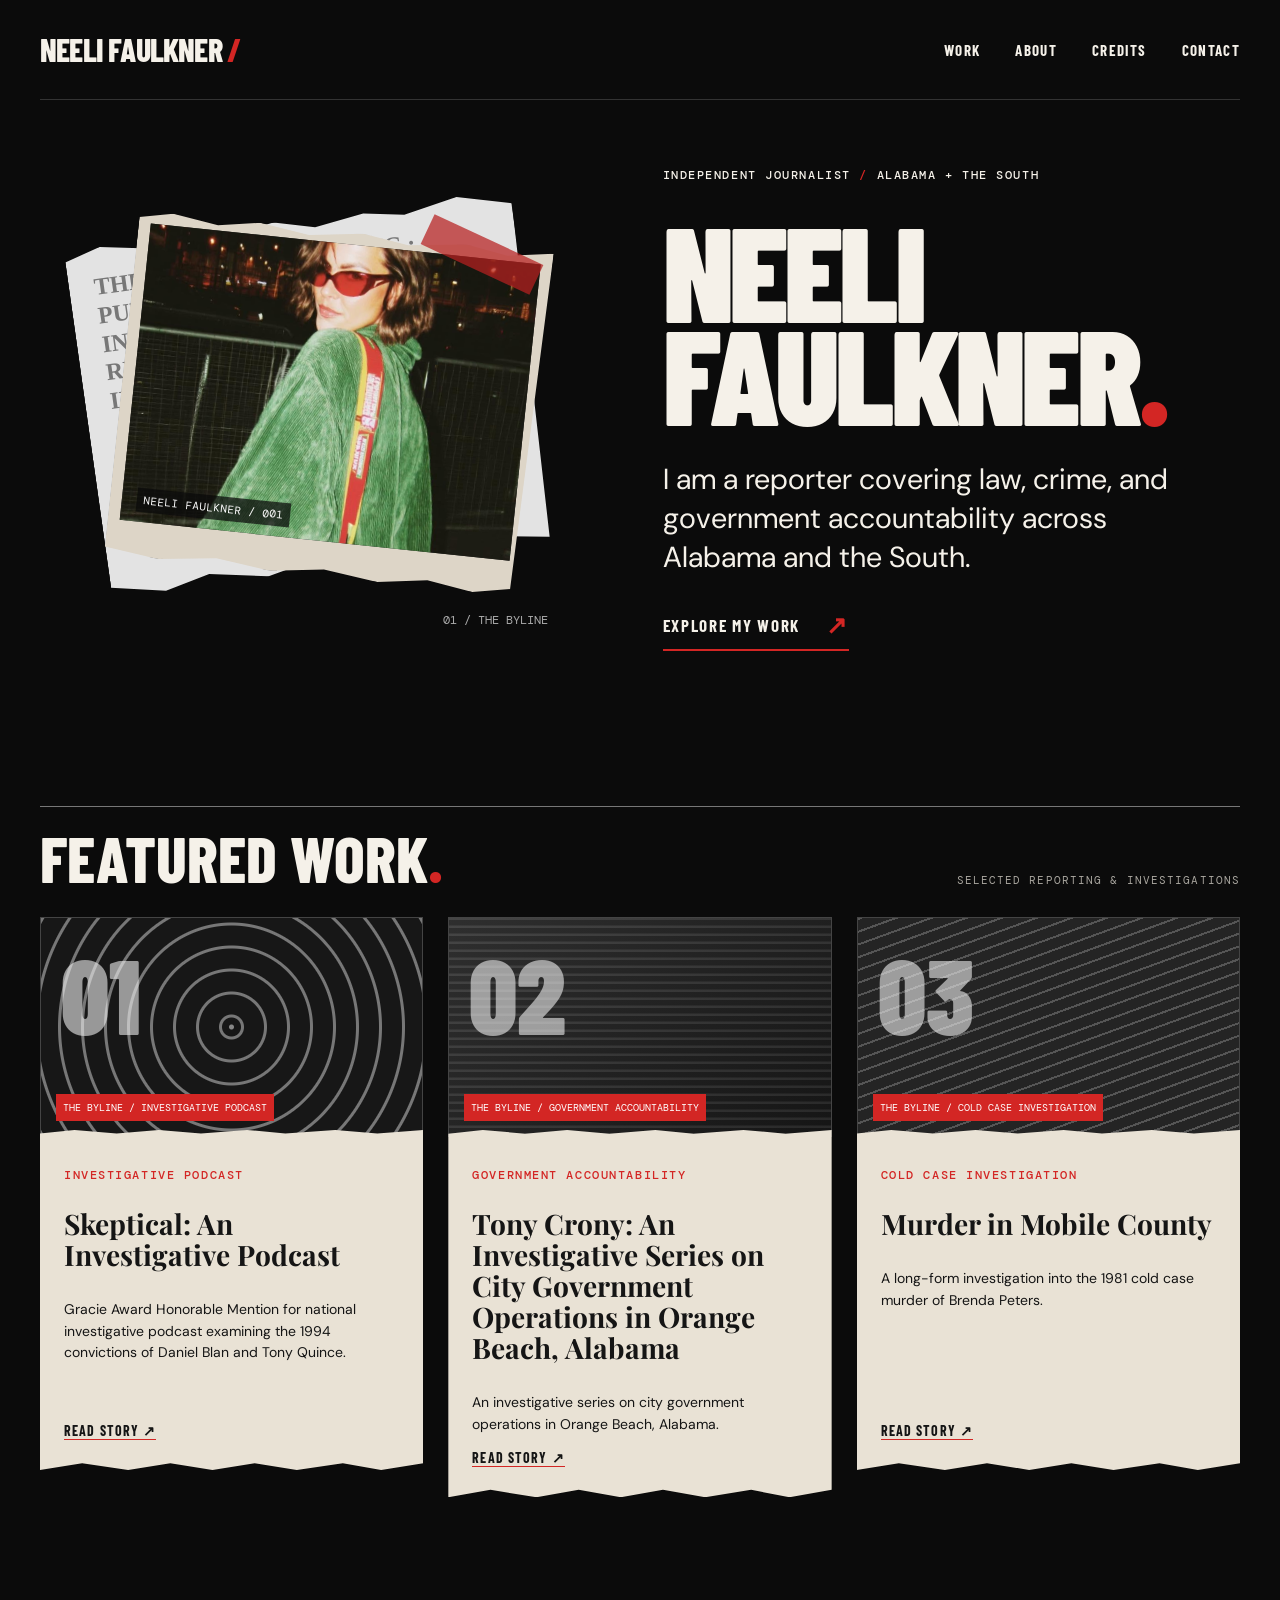
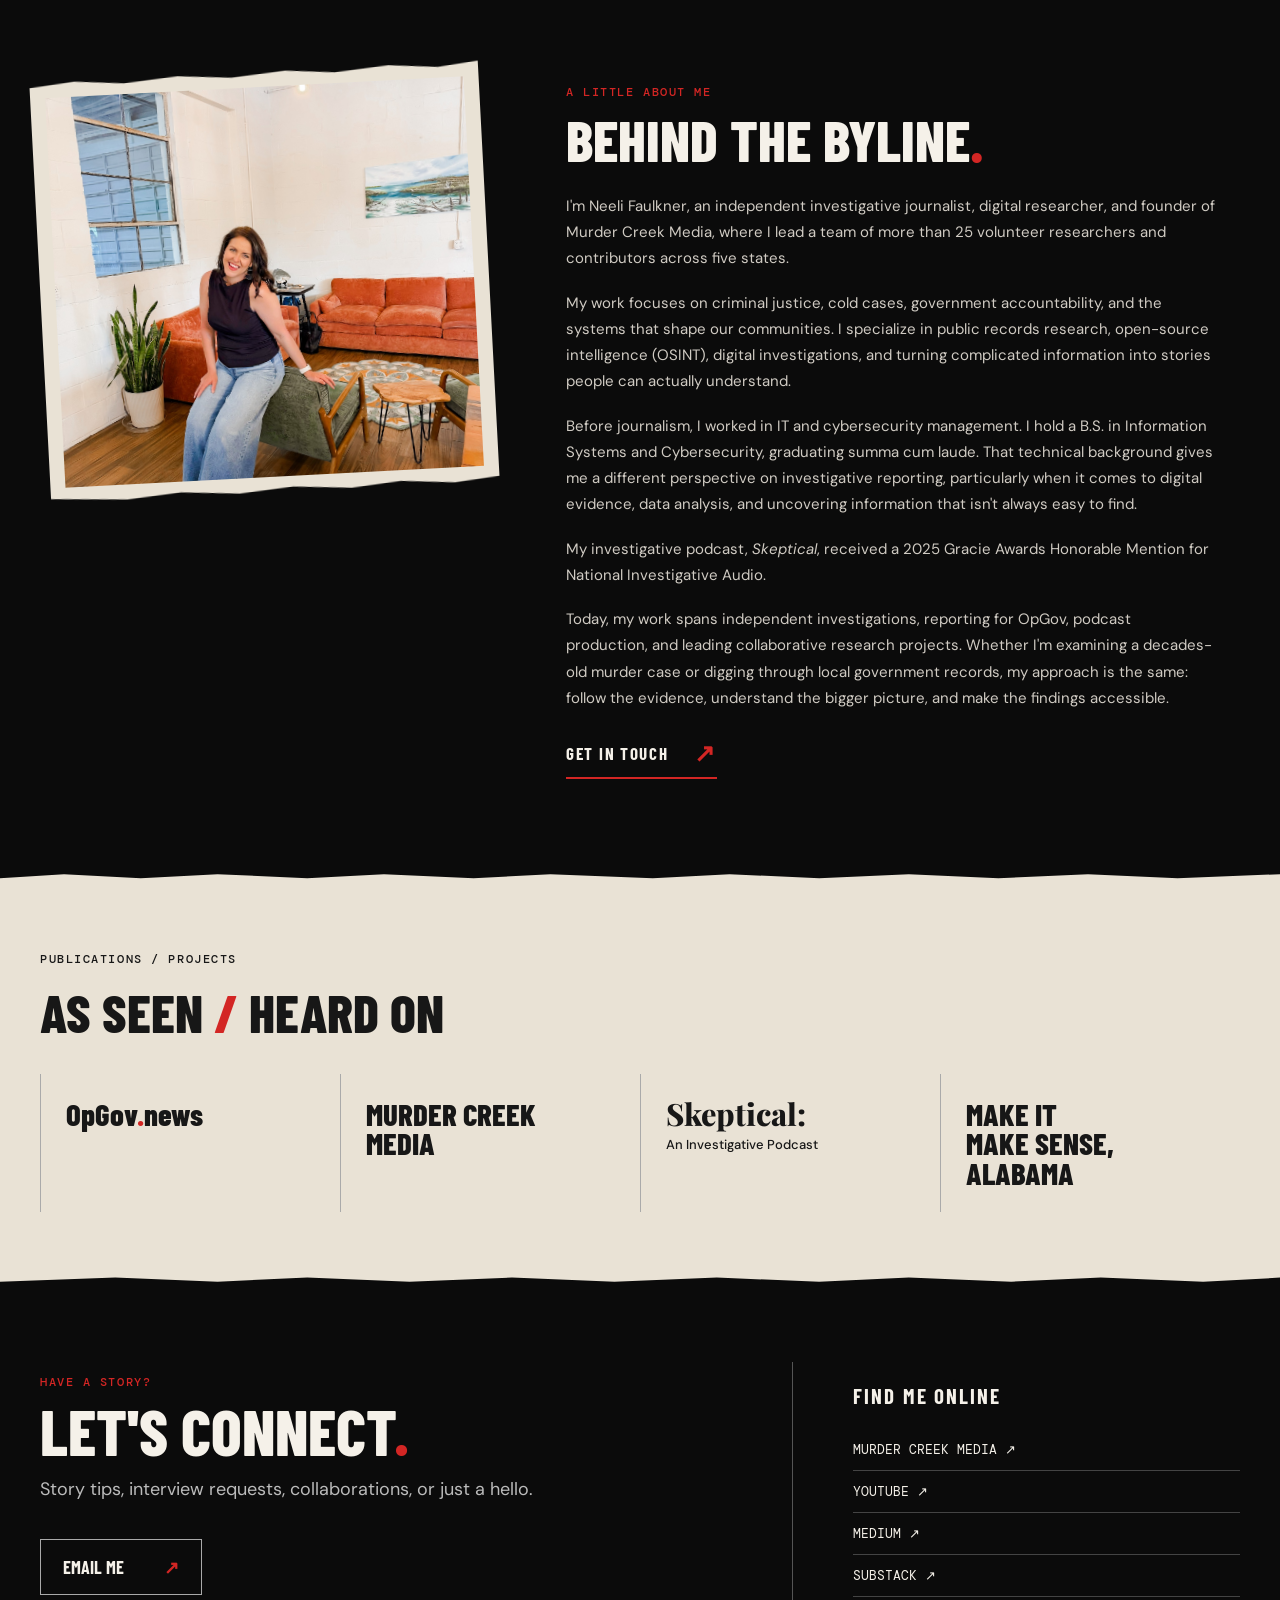
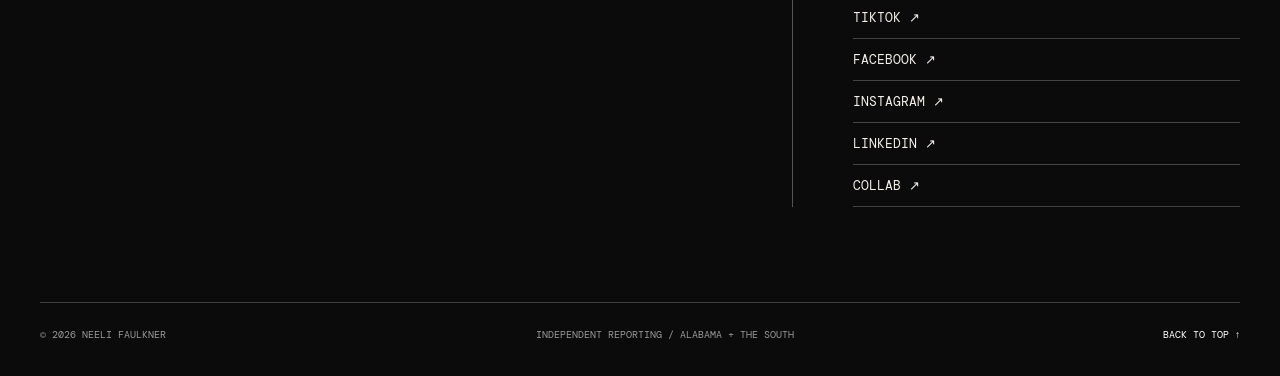
==== commit 0de69985: "Update index.html" ====
--- a/index.html
+++ b/index.html
@@ -1,3 +1,16 @@
+
+
+
+
+
+
+
+
+
+
+
+
+
 <!DOCTYPE html>
 
 <html lang="en">
@@ -5,13 +18,26 @@
 <meta charset="utf-8"/><meta content="width=device-width,initial-scale=1" name="viewport"/>
 <meta content="#0b0b0b" name="theme-color"/><meta content="Neeli Faulkner is a reporter covering law, crime, and government accountability across Alabama and the South." name="description"/>
 <title>Neeli Faulkner | Independent Journalist</title>
-<link href="styles.css" rel="stylesheet"/>
+<meta property="og:type" content="website"/>
+<meta property="og:title" content="Neeli Faulkner | Independent Journalist"/>
+<meta property="og:description" content="Reporting on law, crime, and government accountability across Alabama and the South."/>
+<meta property="og:url" content="https://neelifaulkner.com/"/>
+<meta property="og:image" content="https://neelifaulkner.com/assets/social-share.png?v=2"/>
+<meta property="og:image:width" content="1200"/>
+<meta property="og:image:height" content="630"/>
+<meta property="og:image:alt" content="Neeli Faulkner, independent journalist, with editorial torn-paper portrait"/>
+<meta name="twitter:card" content="summary_large_image"/>
+<meta name="twitter:title" content="Neeli Faulkner | Independent Journalist"/>
+<meta name="twitter:description" content="Reporting on law, crime, and government accountability across Alabama and the South."/>
+<meta name="twitter:image" content="https://neelifaulkner.com/assets/social-share.png?v=2"/>
+
+<link href="styles.css?v=20261116-2" rel="stylesheet"/>
 </head>
 <body>
 <a class="skip" href="#main">Skip to content</a>
 <header class="site-header wrap"><a class="wordmark" href="#top">NEELI FAULKNER<span class="slash"> /</span></a><button aria-controls="nav" aria-expanded="false" class="menu-toggle">MENU <span>+</span></button><nav aria-label="Main navigation" id="nav"><a href="#work">WORK</a><a href="#about">ABOUT</a><a href="#credits">CREDITS</a><a href="#contact">CONTACT</a></nav></header>
 <main id="main">
-<section class="hero wrap" id="top"><div class="hero-copy"><p class="eyebrow">INDEPENDENT JOURNALIST <span class="red">/</span> ALABAMA + THE SOUTH</p><h1>NEELI<br/>FAULKNER<span class="period">.</span></h1><p class="intro">I am a reporter covering law, crime, and government accountability across Alabama and the South.</p><a class="text-link" href="#work">EXPLORE MY WORK <span aria-hidden="true">↗</span></a></div><div aria-label="Decorative editorial collage" class="hero-art"><div aria-hidden="true" class="newsprint back">THE BYLINE · REPORTING · PUBLIC RECORDS · INVESTIGATIONS · THE BYLINE · REPORTING · PUBLIC RECORDS · INVESTIGATIONS ·</div><div class="photo-sheet"><div class="photo-art"><img alt="Neeli wearing red sunglasses at night" class="hero-photo" src="assets/hero-photo.jpg"/><span class="photo-caption">NEELI FAULKNER / 001</span></div></div><span class="tape"></span><span class="photo-index">01 / THE BYLINE</span></div></section>
+<section class="hero wrap" id="top"><div aria-label="Decorative editorial collage" class="hero-art"><div aria-hidden="true" class="newsprint back">THE BYLINE · REPORTING · PUBLIC RECORDS · INVESTIGATIONS · THE BYLINE · REPORTING · PUBLIC RECORDS · INVESTIGATIONS ·</div><div class="photo-sheet"><div class="photo-art"><img alt="Neeli wearing red sunglasses at night" class="hero-photo" src="assets/hero-photo.jpg"/><span class="photo-caption">NEELI FAULKNER / 001</span></div></div><span class="tape"></span><span class="photo-index">01 / THE BYLINE</span></div><div class="hero-copy"><p class="eyebrow">INDEPENDENT JOURNALIST <span class="red">/</span> ALABAMA + THE SOUTH</p><h1>NEELI<br/>FAULKNER<span class="period">.</span></h1><p class="intro">I am a reporter covering law, crime, and government accountability across Alabama and the South.</p><a class="text-link" href="#work">EXPLORE MY WORK <span aria-hidden="true">↗</span></a></div></section>
 <section class="section wrap" id="work"><div class="section-heading"><h2>FEATURED WORK<span class="red">.</span></h2><span>SELECTED REPORTING &amp; INVESTIGATIONS</span></div><div class="story-grid" id="story-grid"></div></section>
 <section class="about section wrap" id="about"><div class="portrait"><div class="portrait-inner"><img alt="Neeli seated in a bright lounge" loading="lazy" src="assets/about-photo.jpg"/></div></div><div class="about-copy"><p class="eyebrow red">A LITTLE ABOUT ME</p>
 <h2>BEHIND THE BYLINE<span class="red">.</span></h2>
@@ -26,3 +52,7 @@
 </main><footer class="wrap footer"><span>© <span id="year"></span> NEELI FAULKNER</span><span>INDEPENDENT REPORTING / ALABAMA + THE SOUTH</span><a href="#top">BACK TO TOP ↑</a></footer>
 <script src="content.js"></script><script src="script.js"></script>
 </body></html>
+
+
+
+
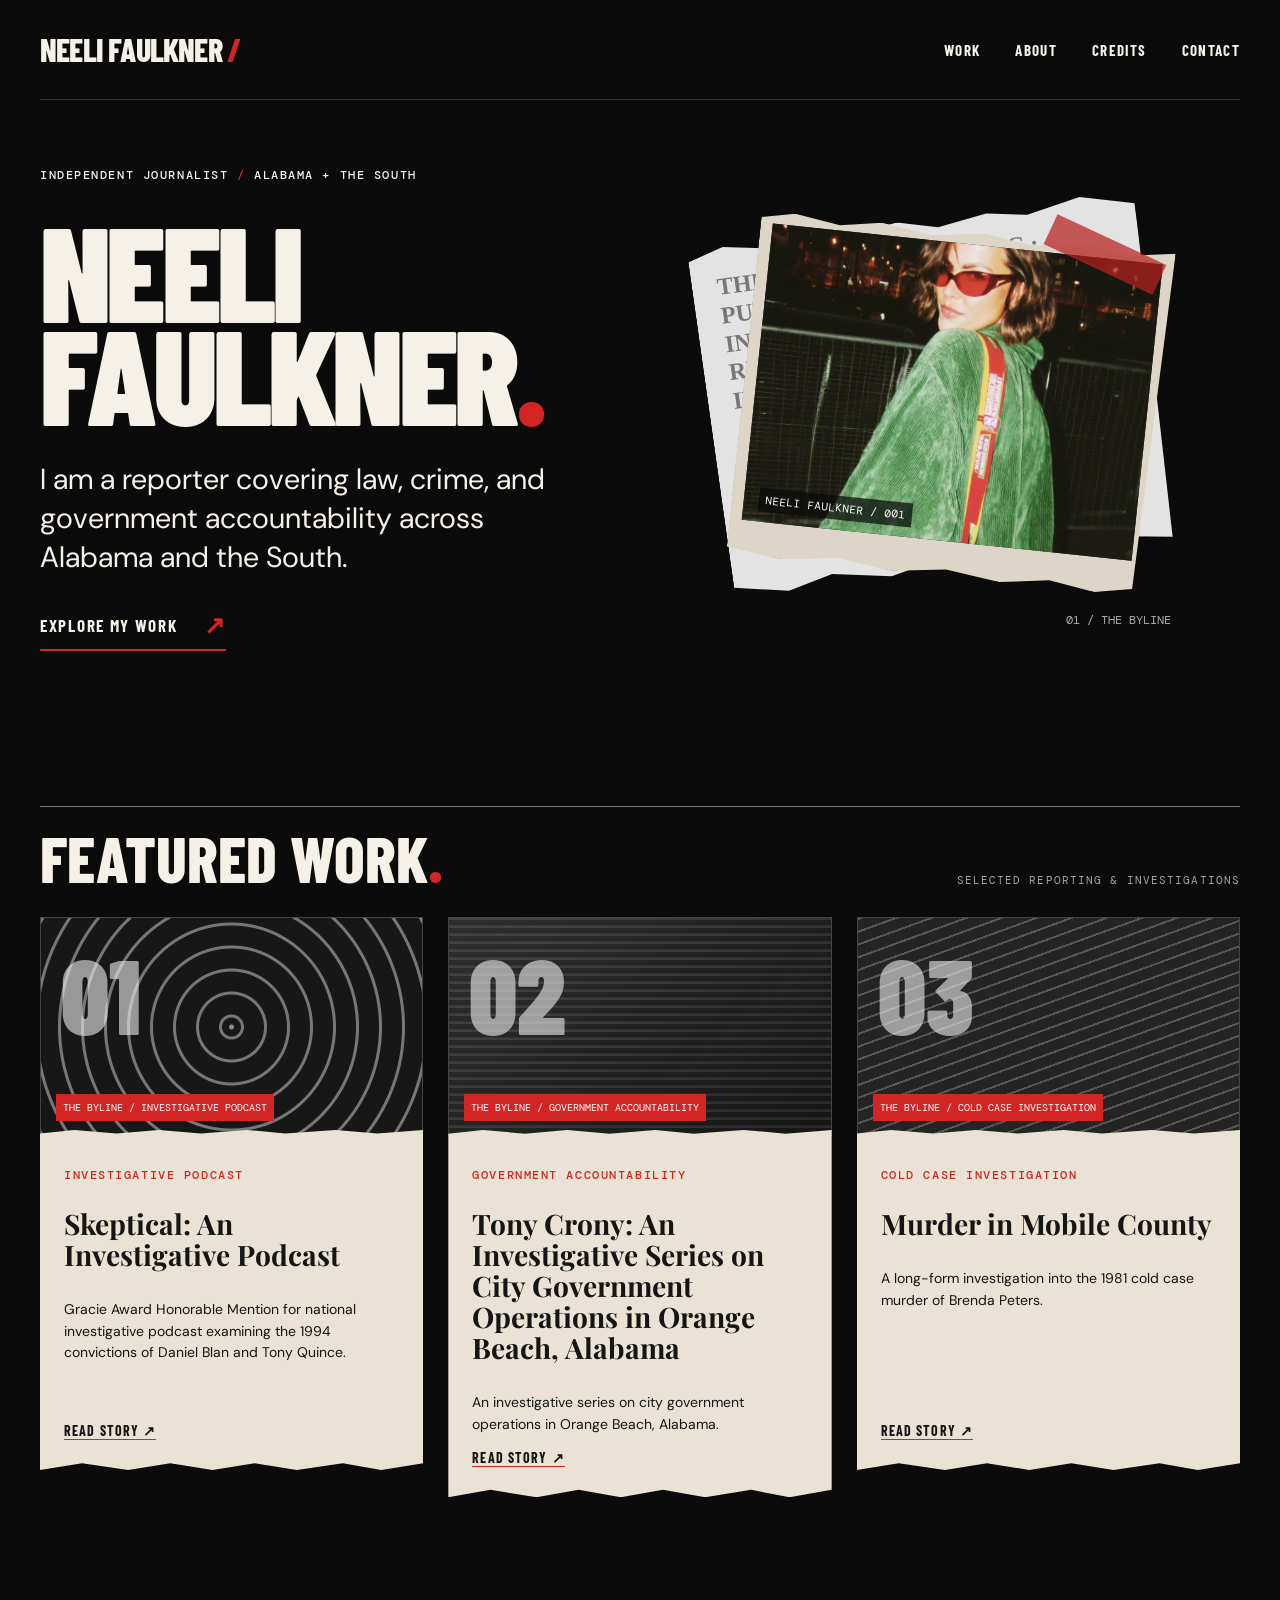
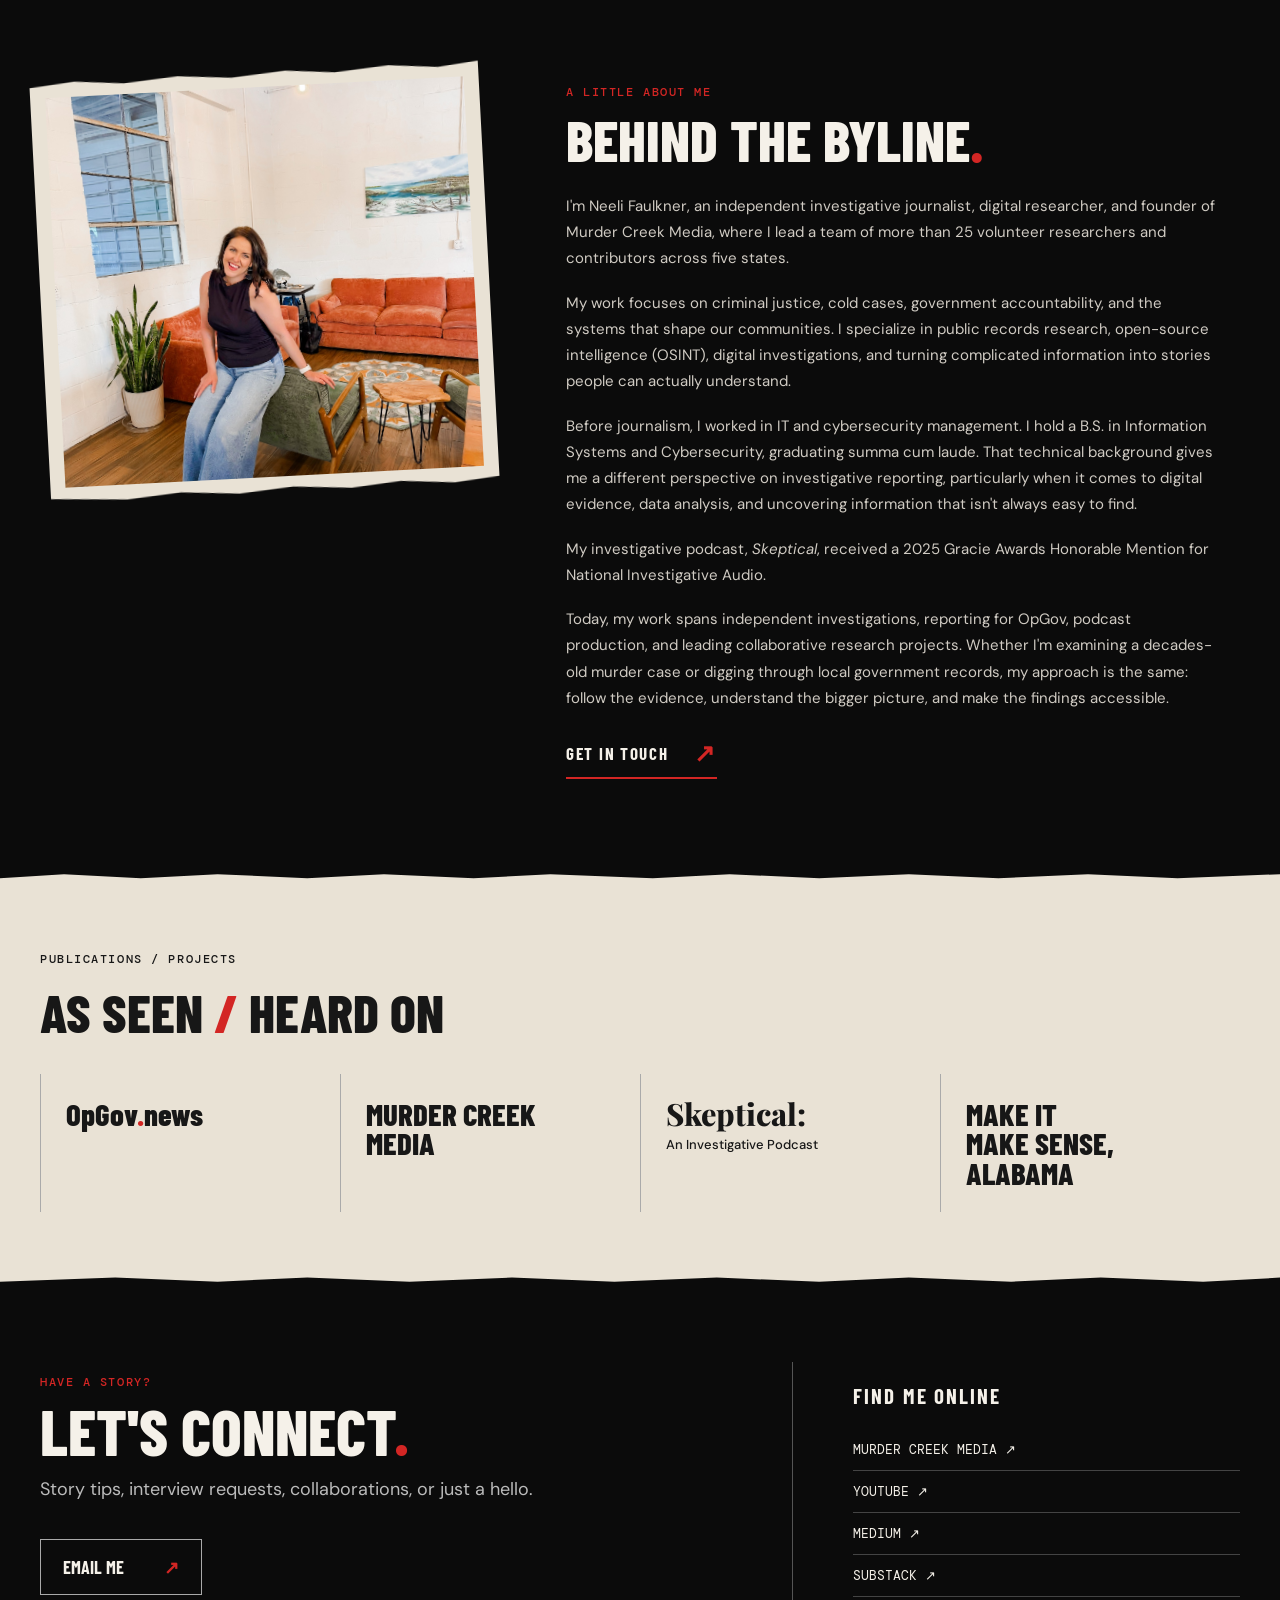
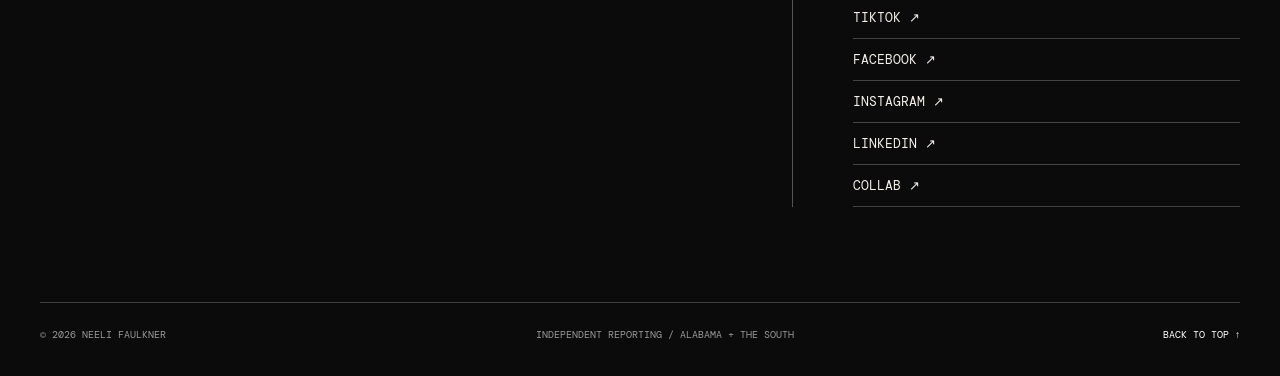
==== commit c118572b: "Update index.html" ====
--- a/index.html
+++ b/index.html
@@ -17,9 +17,9 @@
 <head>
 <meta charset="utf-8"/><meta content="width=device-width,initial-scale=1" name="viewport"/>
 <meta content="#0b0b0b" name="theme-color"/><meta content="Neeli Faulkner is a reporter covering law, crime, and government accountability across Alabama and the South." name="description"/>
-<title>Neeli Faulkner | Independent Journalist</title>
+<title>Neeli Faulkner | Founder, Journalist, and Podcaster</title>
 <meta property="og:type" content="website"/>
-<meta property="og:title" content="Neeli Faulkner | Independent Journalist"/>
+<meta property="og:title" content="Neeli Faulkner | Founder, Journalist, and Podcaster"/>
 <meta property="og:description" content="Reporting on law, crime, and government accountability across Alabama and the South."/>
 <meta property="og:url" content="https://neelifaulkner.com/"/>
 <meta property="og:image" content="https://neelifaulkner.com/assets/social-share.png?v=2"/>
@@ -27,7 +27,7 @@
 <meta property="og:image:height" content="630"/>
 <meta property="og:image:alt" content="Neeli Faulkner, independent journalist, with editorial torn-paper portrait"/>
 <meta name="twitter:card" content="summary_large_image"/>
-<meta name="twitter:title" content="Neeli Faulkner | Independent Journalist"/>
+<meta name="twitter:title" content="Neeli Faulkner | Founder, Journalist, and Podcaster"/>
 <meta name="twitter:description" content="Reporting on law, crime, and government accountability across Alabama and the South."/>
 <meta name="twitter:image" content="https://neelifaulkner.com/assets/social-share.png?v=2"/>
 
--- a/styles.css
+++ b/styles.css
@@ -25,3 +25,26 @@
 .portrait-inner img{width:100%;height:100%;object-fit:cover;display:block}
 .photo-art .hero-photo{width:100%;height:100%;object-fit:cover;display:block}
 @media(max-width:850px){.about .portrait{position:static}}
+
+/* Mobile: lead with the hero portrait, then the introduction and CTA. */
+@media (max-width:850px) {
+  .hero-art { grid-row:1; grid-column:1; }
+  .hero-copy { grid-row:2; grid-column:1; }
+  .hero { padding-top:22px; row-gap:18px; }
+}
+@media (max-width:580px) {
+  .hero { padding-top:14px; padding-bottom:52px; }
+  .hero-art { min-height:285px; }
+  .hero-copy h1 { margin-top:23px; }
+}
+
+/* Explicit hero placement. Portrait first in markup and on mobile. */
+@media (min-width: 851px) {
+  .hero-art { grid-column: 2; grid-row: 1; }
+  .hero-copy { grid-column: 1; grid-row: 1; }
+}
+@media (max-width: 850px) {
+  .hero { display: flex; flex-direction: column; align-items: stretch; }
+  .hero-art { order: 0; width: 100%; }
+  .hero-copy { order: 1; width: 100%; }
+}
